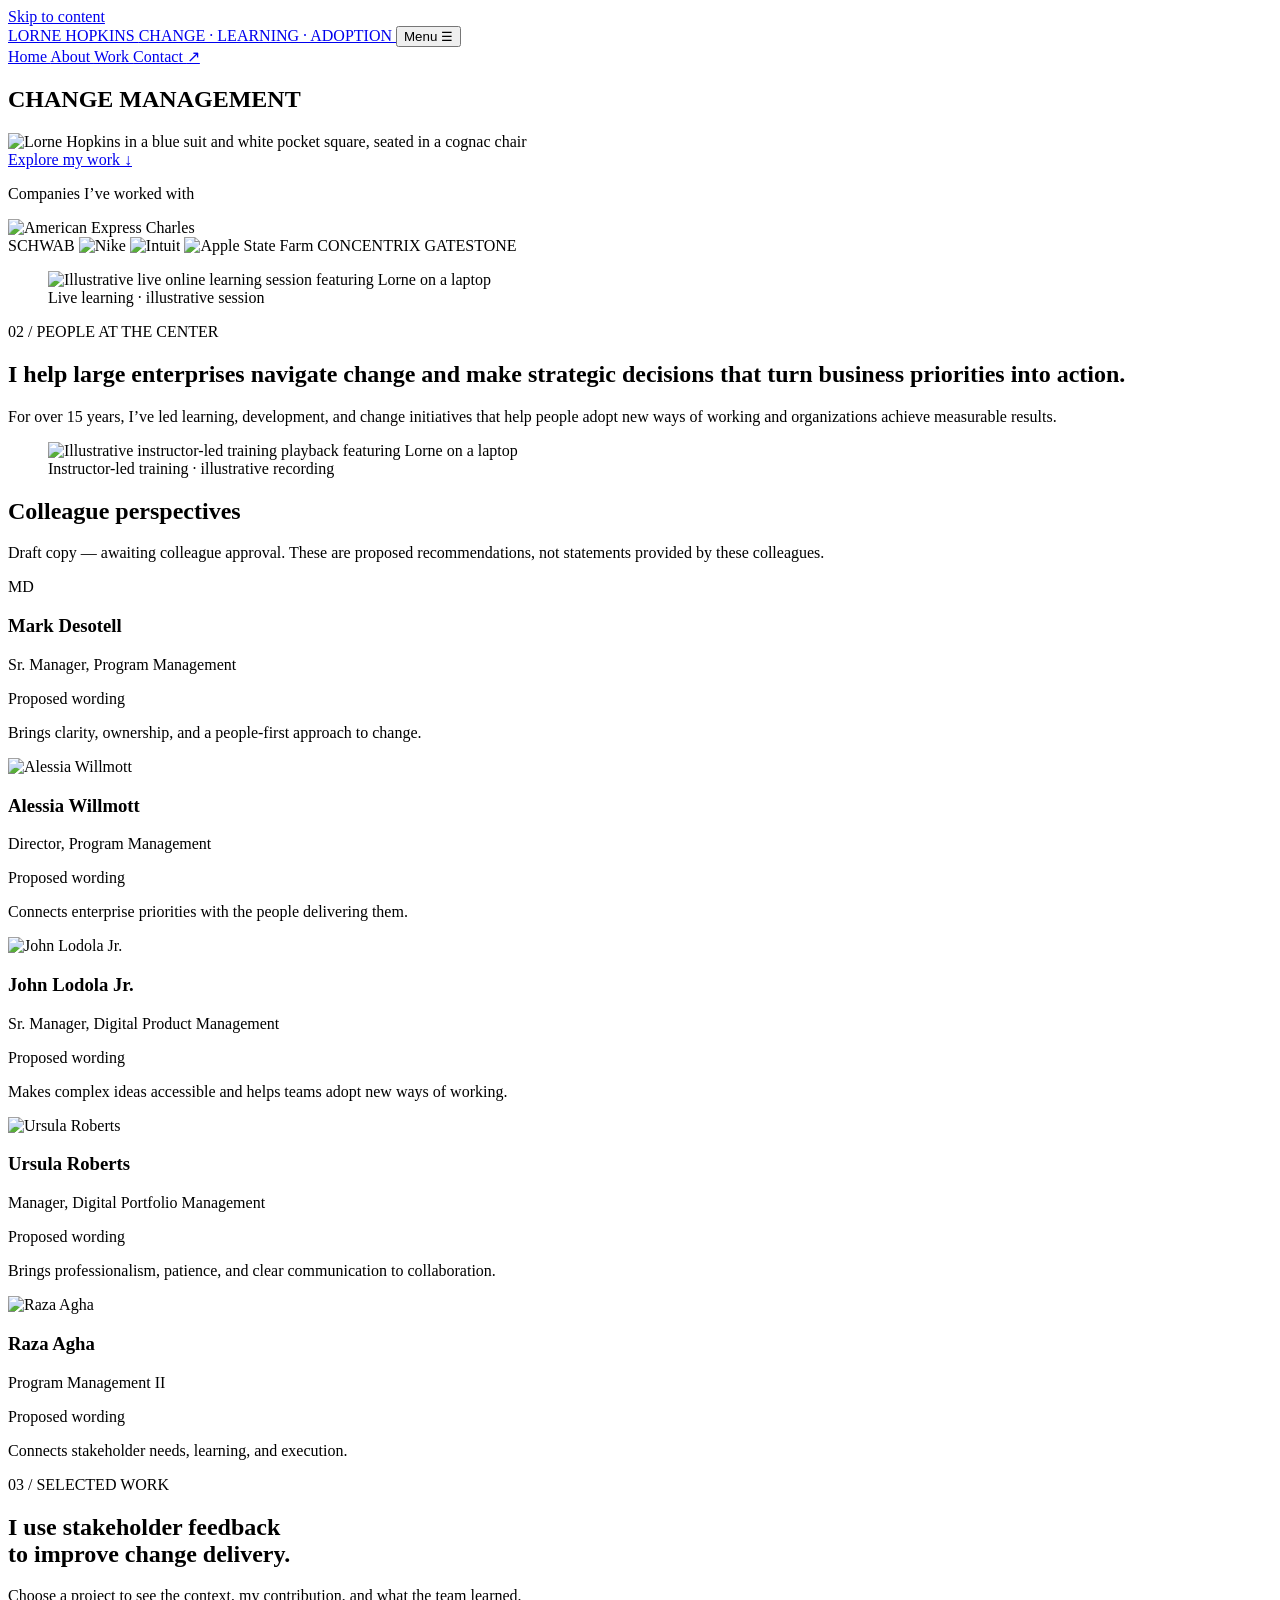
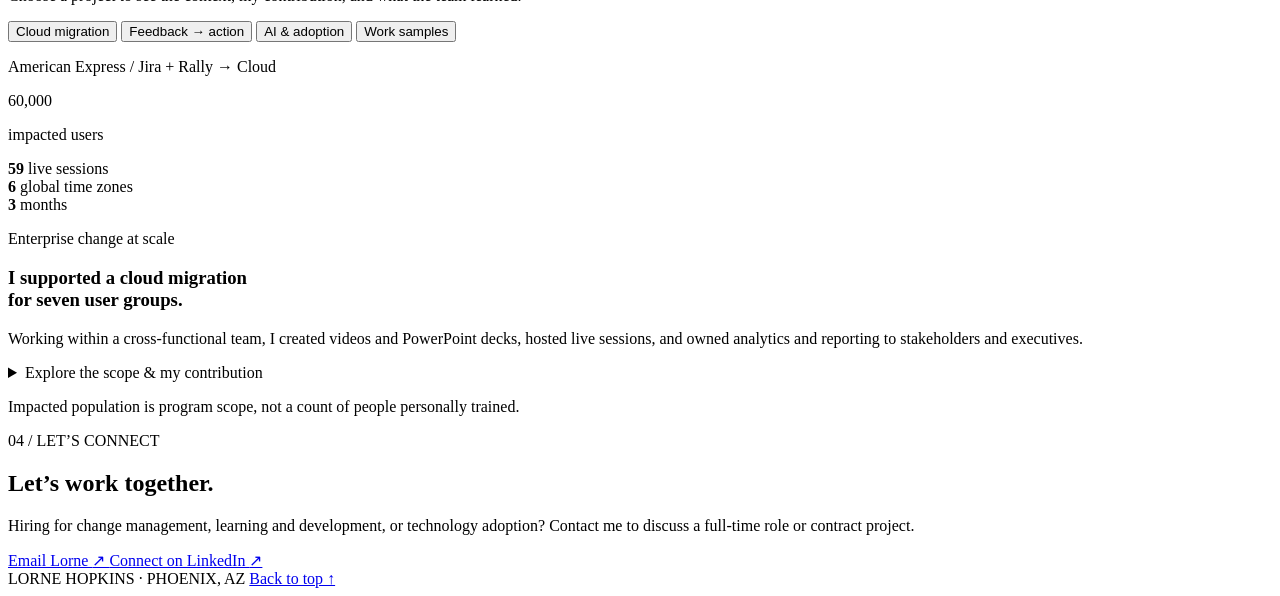
==== index.html @ d8950c45 "Add portfolio page and editing guides" ====
<!DOCTYPE html>
<html lang="en">
 <head>
  <meta charset="utf-8"/>
  <meta content="width=device-width,initial-scale=1" name="viewport"/>
  <meta content="#234574" name="theme-color"/>
  <meta content="Lorne Hopkins — change management, learning and development, and technology adoption. Explore enterprise projects and connect about a role or contract." name="description"/>
  <title>
   Lorne Hopkins | Change, Learning &amp; Adoption
  </title>
  <link href="assets/favicon.svg" rel="icon" type="image/svg+xml"/>
  <link href="css/fonts.css" rel="stylesheet"/>
  <link href="css/styles.css" rel="stylesheet"/>
  <script defer="" src="js/main.js">
  </script>
 </head>
 <body>
  <a class="skip" href="#about">
   Skip to content
  </a>
  <header class="site-header">
   <a aria-label="Lorne Hopkins — home" class="brand" href="#home">
    LORNE HOPKINS
    <span>
     CHANGE · LEARNING · ADOPTION
    </span>
   </a>
   <button aria-controls="primary-nav" aria-expanded="false" class="menu-toggle" type="button">
    Menu
    <span aria-hidden="true">
     ☰
    </span>
   </button>
   <nav aria-label="Main navigation" id="primary-nav">
    <a aria-current="location" href="#home">
     Home
    </a>
    <a href="#about">
     About
    </a>
    <a href="#work">
     Work
    </a>
    <a class="nav-contact" href="#contact">
     Contact
     <span aria-hidden="true">
      ↗
     </span>
    </a>
   </nav>
  </header>
  <main>
   <div class="scene" style="--scene-order: 1">
    <div class="section-sheet">
     <!-- 01 HOME: portrait, headline and rings -->
     <section aria-labelledby="hero-title" class="hero screen" id="home">
      <div aria-hidden="true" class="rings">
       <i class="ring ring-one">
       </i>
       <i class="ring ring-two">
       </i>
       <i class="ring ring-three">
       </i>
       <i class="ring ring-four">
       </i>
       <i class="ring ring-five">
       </i>
      </div>
      <h1 id="hero-title">
       <span>
        CHANGE
       </span>
       <span>
        MANAGEMENT
       </span>
      </h1>
      <div class="hero-person">
       <img alt="Lorne Hopkins in a blue suit and white pocket square, seated in a cognac chair" decoding="async" fetchpriority="high" height="1484" src="assets/hero.png" width="1060"/>
      </div>
      <a class="scroll-cue" href="#about">
       Explore my work
       <span aria-hidden="true">
        ↓
       </span>
      </a>
     </section>
     <aside aria-label="Companies I have worked with" class="company-strip">
      <p>
       Companies I’ve worked with
      </p>
      <div class="companies">
       <span class="amex">
        <img alt="American Express" decoding="async" height="38" src="assets/americanexpress.svg" width="100"/>
       </span>
       <span class="schwab">
        Charles
        <br/>
        SCHWAB
       </span>
       <span class="nike">
        <img alt="Nike" decoding="async" height="38" src="assets/nike.svg" width="100"/>
       </span>
       <span class="intuit">
        <img alt="Intuit" decoding="async" height="38" src="assets/intuit.svg" width="100"/>
       </span>
       <span class="apple">
        <img alt="Apple" decoding="async" height="38" src="assets/apple.svg" width="100"/>
       </span>
       <span class="statefarm">
        State Farm
       </span>
       <span class="concentrix">
        CONCENTRIX
       </span>
       <span class="gatestone">
        GATESTONE
       </span>
      </div>
     </aside>
    </div>
   </div>
   <div class="scene" style="--scene-order: 2">
    <div class="section-sheet">
     <!-- 02 ABOUT: laptop images and value statement -->
     <section aria-labelledby="about-title" class="about screen" id="about">
      <figure class="laptop left">
       <img alt="Illustrative live online learning session featuring Lorne on a laptop" decoding="async" height="1024" loading="lazy" src="assets/live-session.png" width="1536"/>
       <figcaption>
        Live learning · illustrative session
       </figcaption>
      </figure>
      <div class="about-copy">
       <p class="eyebrow">
        02 / PEOPLE AT THE CENTER
       </p>
       <h2 id="about-title">
        I help large enterprises navigate change and make strategic decisions that turn business priorities into action.
       </h2>
       <p>
        For over 15 years, I’ve led learning, development, and change initiatives that help people adopt new ways of working and organizations achieve measurable results.
       </p>
      </div>
      <figure class="laptop right">
       <img alt="Illustrative instructor-led training playback featuring Lorne on a laptop" decoding="async" height="1024" loading="lazy" src="assets/instructor-session.png" width="1536"/>
       <figcaption>
        Instructor-led training · illustrative recording
       </figcaption>
      </figure>
     </section>
     <!-- COLLEAGUE PERSPECTIVES: proposed copy; keep draft labels until approved -->
     <aside aria-labelledby="colleague-title" class="testimonials">
      <div class="testimonial-heading">
       <h2 id="colleague-title">
        Colleague perspectives
       </h2>
       <p class="draft-notice">
        Draft copy — awaiting colleague approval. These are proposed recommendations, not statements provided by these colleagues.
       </p>
      </div>
      <div class="colleagues">
       <article class="colleague">
        <span aria-label="Photo placeholder for Mark Desotell" class="initials">
         MD
        </span>
        <div>
         <h3>
          Mark Desotell
         </h3>
         <p class="role">
          Sr. Manager, Program Management
         </p>
         <span class="draft-label">
          Proposed wording
         </span>
         <p class="quote">
          Brings clarity, ownership, and a people-first approach to change.
         </p>
        </div>
       </article>
       <article class="colleague">
        <img alt="Alessia Willmott" decoding="async" height="719" loading="lazy" src="assets/alessia-willmott.jpg" width="719"/>
        <div>
         <h3>
          Alessia Willmott
         </h3>
         <p class="role">
          Director, Program Management
         </p>
         <span class="draft-label">
          Proposed wording
         </span>
         <p class="quote">
          Connects enterprise priorities with the people delivering them.
         </p>
        </div>
       </article>
       <article class="colleague">
        <img alt="John Lodola Jr." decoding="async" height="800" loading="lazy" src="assets/john-lodola.jpg" width="800"/>
        <div>
         <h3>
          John Lodola Jr.
         </h3>
         <p class="role">
          Sr. Manager, Digital Product Management
         </p>
         <span class="draft-label">
          Proposed wording
         </span>
         <p class="quote">
          Makes complex ideas accessible and helps teams adopt new ways of working.
         </p>
        </div>
       </article>
       <article class="colleague">
        <img alt="Ursula Roberts" decoding="async" height="800" loading="lazy" src="assets/ursula-roberts.jpg" width="800"/>
        <div>
         <h3>
          Ursula Roberts
         </h3>
         <p class="role">
          Manager, Digital Portfolio Management
         </p>
         <span class="draft-label">
          Proposed wording
         </span>
         <p class="quote">
          Brings professionalism, patience, and clear communication to collaboration.
         </p>
        </div>
       </article>
       <article class="colleague">
        <img alt="Raza Agha" decoding="async" height="800" loading="lazy" src="assets/raza-agha-candidate.jpg" width="800"/>
        <div>
         <h3>
          Raza Agha
         </h3>
         <p class="role">
          Program Management II
         </p>
         <span class="draft-label">
          Proposed wording
         </span>
         <p class="quote">
          Connects stakeholder needs, learning, and execution.
         </p>
        </div>
       </article>
      </div>
     </aside>
    </div>
   </div>
   <div class="scene" style="--scene-order: 3">
    <div class="section-sheet">
     <!-- 03 WORK: tabs and project panels -->
     <section aria-labelledby="work-title" class="work screen" id="work">
      <div class="section-heading">
       <div>
        <p class="label gold">
         03 / SELECTED WORK
        </p>
        <h2 id="work-title">
         I use stakeholder feedback
         <br/>
         to improve change delivery.
        </h2>
       </div>
       <p>
        Choose a project to see the context, my contribution, and what the team learned.
       </p>
      </div>
      <div aria-label="Choose a project" class="tabs" role="tablist">
       <button aria-controls="jira" aria-selected="true" data-panel="jira" id="tab-jira" role="tab" tabindex="0" type="button">
        Cloud migration
       </button>
       <button aria-controls="feedback" aria-selected="false" data-panel="feedback" id="tab-feedback" role="tab" tabindex="-1" type="button">
        Feedback → action
       </button>
       <button aria-controls="ai" aria-selected="false" data-panel="ai" id="tab-ai" role="tab" tabindex="-1" type="button">
        AI &amp; adoption
       </button>
       <button aria-controls="samples" aria-selected="false" data-panel="samples" id="tab-samples" role="tab" tabindex="-1" type="button">
        Work samples
       </button>
      </div>
      <article aria-labelledby="tab-jira" class="panel" id="jira" role="tabpanel" tabindex="0">
       <div class="work-art">
        <p class="label gold">
         American Express / Jira + Rally → Cloud
        </p>
        <div>
         <div class="big-stat">
          60,000
         </div>
         <p class="stat-caption">
          impacted users
         </p>
        </div>
        <div class="microstats">
         <div>
          <strong>
           59
          </strong>
          <span>
           live sessions
          </span>
         </div>
         <div>
          <strong>
           6
          </strong>
          <span>
           global time zones
          </span>
         </div>
         <div>
          <strong>
           3
          </strong>
          <span>
           months
          </span>
         </div>
        </div>
       </div>
       <div class="case-copy">
        <p class="label gold">
         Enterprise change at scale
        </p>
        <h3>
         I supported a cloud migration
         <br/>
         for seven user groups.
        </h3>
        <p>
         Working within a cross-functional team, I created videos and PowerPoint decks, hosted live sessions, and owned analytics and reporting to stakeholders and executives.
        </p>
        <details>
         <summary>
          Explore the scope &amp; my contribution
         </summary>
         <div class="detail">
          <p>
           Jira Data Center and Rally to Jira Cloud: a three-month program across US West, US East, Manila, New Delhi, Sydney and London. I also partnered on messaging, communications and resource coordination.
          </p>
          <p>
           Related initiatives: Confluence Cloud (20,000 impacted users), data center transfer (10,000), and SAP Fieldglass (20,000), with delivery scope tailored to each.
          </p>
         </div>
        </details>
        <p class="scope">
         Impacted population is program scope, not a count of people personally trained.
        </p>
       </div>
      </article>
      <article aria-labelledby="tab-feedback" class="panel" hidden="" id="feedback" role="tabpanel" tabindex="0">
       <div class="work-art">
        <p class="label gold">
         The decision that changed the approach
        </p>
        <div>
         <div class="big-stat" style="font-size:clamp(35px,4vw,58px)">
          Feedback shaped
          <br/>
          our training
          <br/>
          approach.
         </div>
        </div>
       </div>
       <div class="case-copy">
        <p class="label gold">
         Qualtrics + AI-assisted analysis
        </p>
        <h3>
         I used feedback to recommend
         <br/>
         more demos and Q&amp;A.
        </h3>
        <p>
         I built feedback systems using surveys, session chats and transcripts, and stakeholder reviews. The insights helped our team shift from videos and instruction to interactive demos and Q&amp;A.
        </p>
        <details>
         <summary>
          See the insight, pivot &amp; observations
         </summary>
         <div class="detail">
          <p>
           Our original model prioritized consistency. Feedback revealed disengagement and frustration. I used ChatGPT to help identify recurring questions, themes and underlying issues, then communicated findings to inform our approach.
          </p>
          <p>
           The team pivoted to encourage curiosity and participation. After launch, we observed higher tool and resource use, greater self-enablement and reduced negative sentiment. These are qualitative program observations, not results attributable solely to one format change.
          </p>
         </div>
        </details>
       </div>
      </article>
      <article aria-labelledby="tab-ai" class="panel" hidden="" id="ai" role="tabpanel" tabindex="0">
       <div class="work-art">
        <p class="label gold">
         Make emerging tools useful
        </p>
        <div>
         <div class="big-stat" style="font-size:clamp(33px,4vw,55px)">
          ROVO.
          <br/>
          COPILOT.
          <br/>
          CHATGPT.
          <br/>
          CLAUDE.
         </div>
        </div>
       </div>
       <div class="case-copy">
        <p class="label gold">
         AI socialization &amp; enablement
        </p>
        <h3>
         I help colleagues explore
         <br/>
         AI tools for their work.
        </h3>
        <p>
         I support awareness and practical use of Rovo, Copilot, ChatGPT and Claude. My work includes explaining capabilities and helping colleagues explore plugins and workflow improvements.
        </p>
        <details>
         <summary>
          My toolkit &amp; wider experience
         </summary>
         <div class="detail">
          <p>
           Qualtrics, PowerPoint, Camtasia, Adobe Creative Cloud, Webex, Slack, Articulate 360, SharePoint, Jira and Confluence.
          </p>
          <p>
           My career spans American Express, Charles Schwab, Concentrix, Gatestone and consulting through LAJH Endeavors—connecting learning, quality, operations and technology change.
          </p>
         </div>
        </details>
       </div>
      </article>
      <article aria-labelledby="tab-samples" class="panel" hidden="" id="samples" role="tabpanel" tabindex="0">
       <div class="sample-grid">
        <a class="sample" href="https://github.com/LorneH12/Schwab-Learning-Journey" rel="noopener" target="_blank">
         <span>
          ONBOARDING / CASE STUDY ↗︎
         </span>
         <h3>
          Schwab onboarding case study.
         </h3>
         <p>
          Role-based onboarding with 30/60/90-day reinforcement.
         </p>
        </a>
        <a class="sample" href="https://lorneh12.github.io/carvana-150point-inspection/" rel="noopener" target="_blank">
         <span>
          INTERACTIVE / DEMONSTRATION ↗︎
         </span>
         <h3>
          Vehicle-inspection training sample.
         </h3>
         <p>
          A multilingual vehicle-inspection learning sample.
         </p>
        </a>
        <a class="sample" href="https://lorneh12.github.io/Intuit-TurboTax-Customer_-Training/" rel="noopener" target="_blank">
         <span>
          CUSTOMER EDUCATION / DEMO ↗︎
         </span>
         <h3>
          TurboTax customer-training sample.
         </h3>
         <p>
          Guided concepts, knowledge checks and language choices.
         </p>
        </a>
        <a class="sample" href="https://lorneh12.github.io/A_Decade_of_Impact_Podcast/" rel="noopener" target="_blank">
         <span>
          MEDIA / REVIEW EXPERIENCE ↗︎
         </span>
         <h3>
          A Decade of Impact.
         </h3>
         <p>
          A chapter-based podcast and stakeholder feedback experience.
         </p>
        </a>
       </div>
      </article>
     </section>
    </div>
   </div>
   <div class="scene" style="--scene-order: 4">
    <div class="section-sheet">
     <!-- 04 CONTACT: email and LinkedIn -->
     <section aria-labelledby="contact-title" class="contact screen" id="contact">
      <div aria-hidden="true" class="rings">
       <i class="ring ring-one">
       </i>
       <i class="ring ring-two">
       </i>
       <i class="ring ring-three">
       </i>
       <i class="ring ring-four">
       </i>
       <i class="ring ring-five">
       </i>
      </div>
      <div class="contact-copy">
       <p class="eyebrow">
        04 / LET’S CONNECT
       </p>
       <h2 id="contact-title">
        Let’s work together.
       </h2>
       <p>
        Hiring for change management, learning and development, or technology adoption? Contact me to discuss a full-time role or contract project.
       </p>
       <div class="contact-actions">
        <a class="button" href="mailto:LorneH12@gmail.com">
         Email Lorne
         <span aria-hidden="true">
          ↗
         </span>
        </a>
        <a class="text-link" href="https://www.linkedin.com/in/lorne-hopkins/" rel="noopener noreferrer" target="_blank">
         Connect on LinkedIn
         <span aria-hidden="true">
          ↗
         </span>
        </a>
       </div>
      </div>
      <footer>
       <span>
        LORNE HOPKINS · PHOENIX, AZ
       </span>
       <a href="#home">
        Back to top ↑
       </a>
      </footer>
     </section>
    </div>
   </div>
  </main>
 </body>
</html>
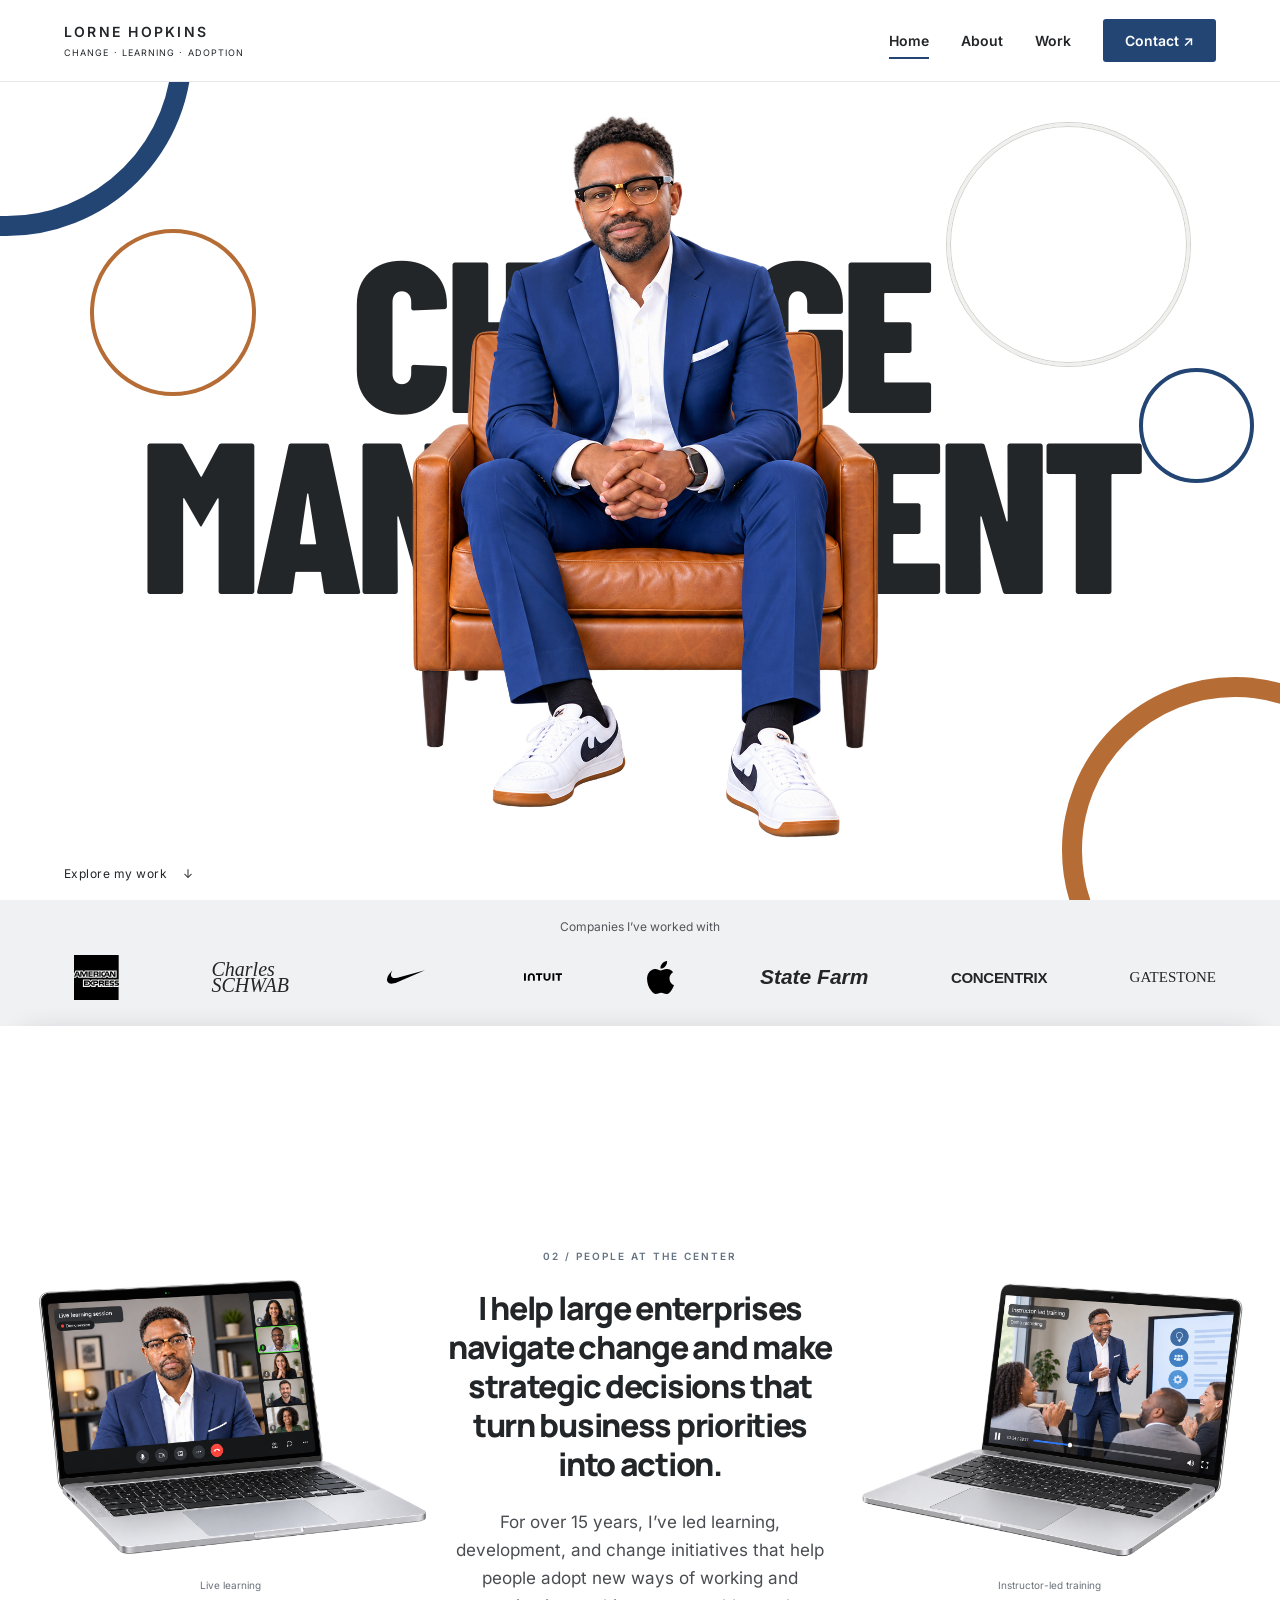
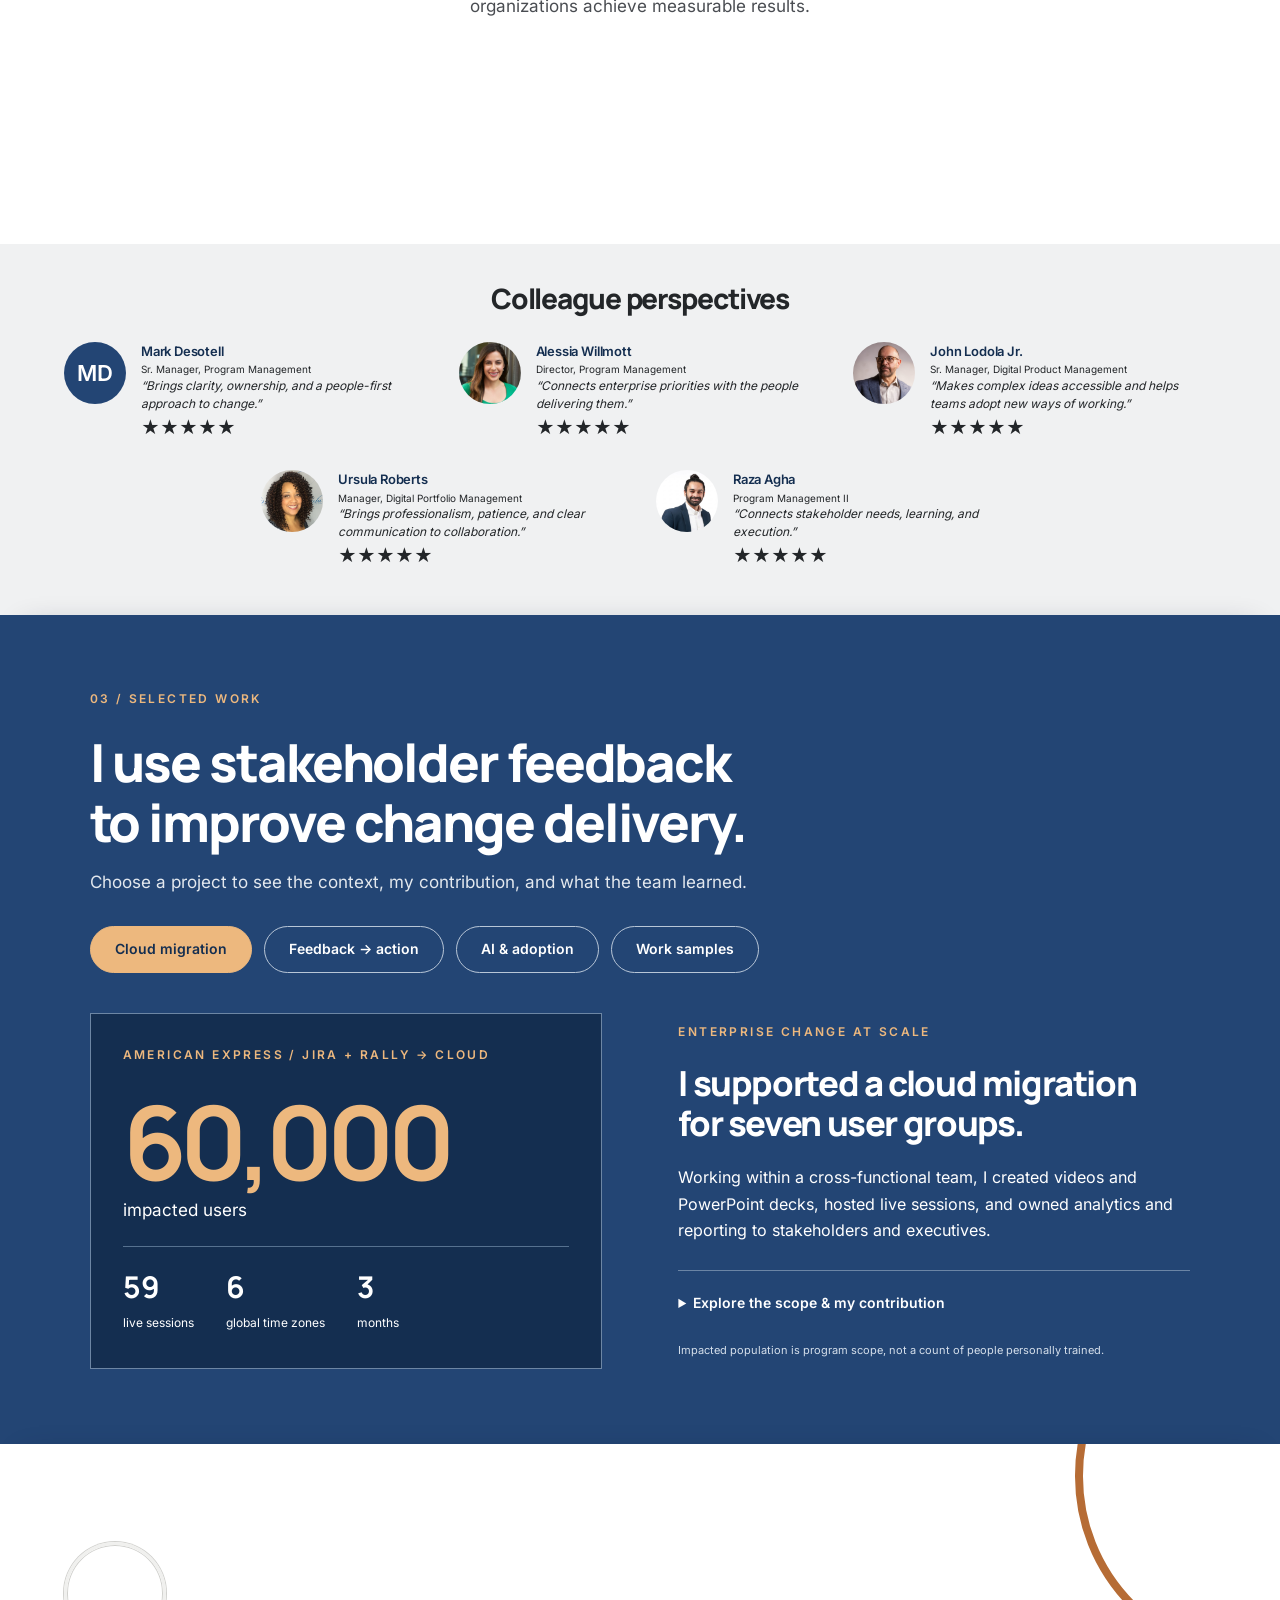
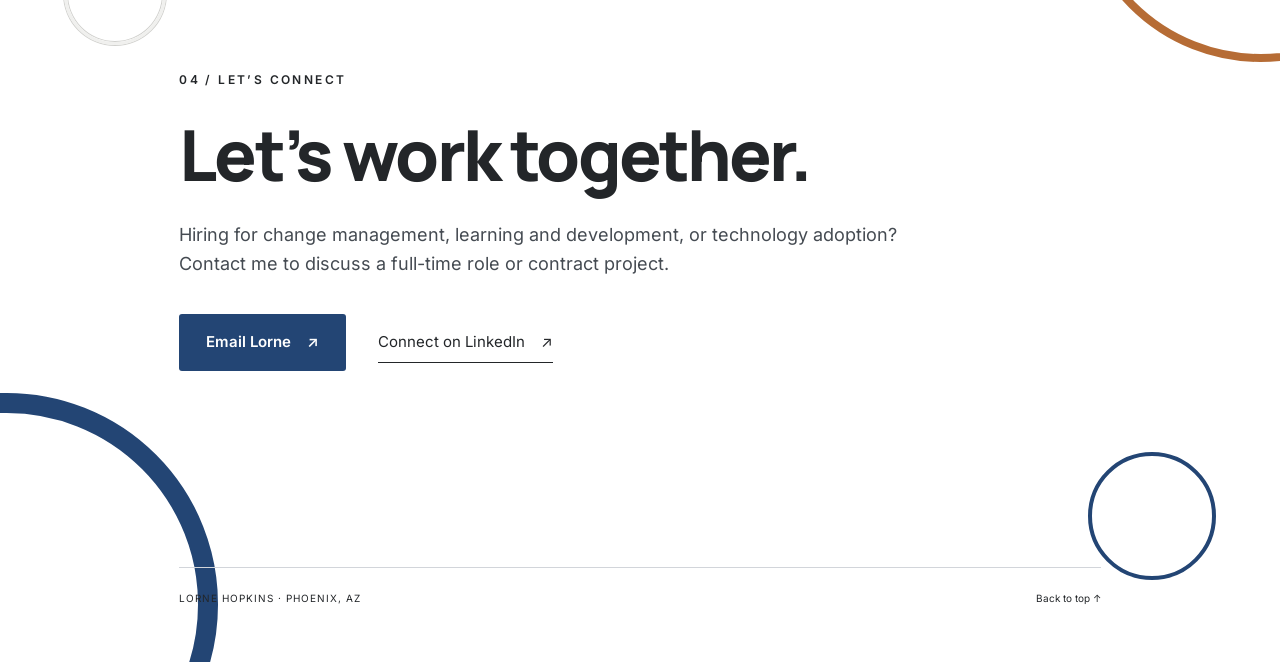
==== commit 98c196be: "Publish approved colleague reviews and simplify image captions" ====
--- a/index.html
+++ b/index.html
@@ -124,9 +124,9 @@
      <!-- 02 ABOUT: laptop images and value statement -->
      <section aria-labelledby="about-title" class="about screen" id="about">
       <figure class="laptop left">
-       <img alt="Illustrative live online learning session featuring Lorne on a laptop" decoding="async" height="1024" loading="lazy" src="assets/live-session.png" width="1536"/>
+       <img alt="Lorne listening during a live online learning session on a laptop" decoding="async" height="1024" loading="lazy" src="assets/live-session.png" width="1536"/>
        <figcaption>
-        Live learning · illustrative session
+        Live learning
        </figcaption>
       </figure>
       <div class="about-copy">
@@ -141,21 +141,18 @@
        </p>
       </div>
       <figure class="laptop right">
-       <img alt="Illustrative instructor-led training playback featuring Lorne on a laptop" decoding="async" height="1024" loading="lazy" src="assets/instructor-session.png" width="1536"/>
+       <img alt="Lorne presenting instructor-led training on a laptop" decoding="async" height="1024" loading="lazy" src="assets/instructor-session.png" width="1536"/>
        <figcaption>
-        Instructor-led training · illustrative recording
+        Instructor-led training
        </figcaption>
       </figure>
      </section>
-     <!-- COLLEAGUE PERSPECTIVES: proposed copy; keep draft labels until approved -->
+     <!-- COLLEAGUE PERSPECTIVES: approved reviews -->
      <aside aria-labelledby="colleague-title" class="testimonials">
       <div class="testimonial-heading">
        <h2 id="colleague-title">
         Colleague perspectives
        </h2>
-       <p class="draft-notice">
-        Draft copy — awaiting colleague approval. These are proposed recommendations, not statements provided by these colleagues.
-       </p>
       </div>
       <div class="colleagues">
        <article class="colleague">
@@ -169,12 +166,10 @@
          <p class="role">
           Sr. Manager, Program Management
          </p>
-         <span class="draft-label">
-          Proposed wording
-         </span>
          <p class="quote">
-          Brings clarity, ownership, and a people-first approach to change.
-         </p>
+          <em>“Brings clarity, ownership, and a people-first approach to change.”</em>
+         </p>
+         <p class="review-stars" aria-label="5 out of 5 stars"><span aria-hidden="true">★★★★★</span></p>
         </div>
        </article>
        <article class="colleague">
@@ -186,12 +181,10 @@
          <p class="role">
           Director, Program Management
          </p>
-         <span class="draft-label">
-          Proposed wording
-         </span>
          <p class="quote">
-          Connects enterprise priorities with the people delivering them.
-         </p>
+          <em>“Connects enterprise priorities with the people delivering them.”</em>
+         </p>
+         <p class="review-stars" aria-label="5 out of 5 stars"><span aria-hidden="true">★★★★★</span></p>
         </div>
        </article>
        <article class="colleague">
@@ -203,12 +196,10 @@
          <p class="role">
           Sr. Manager, Digital Product Management
          </p>
-         <span class="draft-label">
-          Proposed wording
-         </span>
          <p class="quote">
-          Makes complex ideas accessible and helps teams adopt new ways of working.
-         </p>
+          <em>“Makes complex ideas accessible and helps teams adopt new ways of working.”</em>
+         </p>
+         <p class="review-stars" aria-label="5 out of 5 stars"><span aria-hidden="true">★★★★★</span></p>
         </div>
        </article>
        <article class="colleague">
@@ -220,12 +211,10 @@
          <p class="role">
           Manager, Digital Portfolio Management
          </p>
-         <span class="draft-label">
-          Proposed wording
-         </span>
          <p class="quote">
-          Brings professionalism, patience, and clear communication to collaboration.
-         </p>
+          <em>“Brings professionalism, patience, and clear communication to collaboration.”</em>
+         </p>
+         <p class="review-stars" aria-label="5 out of 5 stars"><span aria-hidden="true">★★★★★</span></p>
         </div>
        </article>
        <article class="colleague">
@@ -237,12 +226,10 @@
          <p class="role">
           Program Management II
          </p>
-         <span class="draft-label">
-          Proposed wording
-         </span>
          <p class="quote">
-          Connects stakeholder needs, learning, and execution.
-         </p>
+          <em>“Connects stakeholder needs, learning, and execution.”</em>
+         </p>
+         <p class="review-stars" aria-label="5 out of 5 stars"><span aria-hidden="true">★★★★★</span></p>
         </div>
        </article>
       </div>
--- a/css/fonts.css
+++ b/css/fonts.css
@@ -0,0 +1,35 @@
+@font-face {
+  font-family: 'Barlow Condensed';
+  font-style: normal;
+  font-weight: 800;
+  font-display: swap;
+  src: url(../fonts/type-0.ttf) format('truetype');
+}
+@font-face {
+  font-family: 'Inter';
+  font-style: normal;
+  font-weight: 400;
+  font-display: swap;
+  src: url(../fonts/type-1.ttf) format('truetype');
+}
+@font-face {
+  font-family: 'Inter';
+  font-style: normal;
+  font-weight: 600;
+  font-display: swap;
+  src: url(../fonts/type-2.ttf) format('truetype');
+}
+@font-face {
+  font-family: 'Manrope';
+  font-style: normal;
+  font-weight: 700;
+  font-display: swap;
+  src: url(../fonts/type-3.ttf) format('truetype');
+}
+@font-face {
+  font-family: 'Manrope';
+  font-style: normal;
+  font-weight: 800;
+  font-display: swap;
+  src: url(../fonts/type-4.ttf) format('truetype');
+}
--- a/css/styles.css
+++ b/css/styles.css
@@ -0,0 +1,1066 @@
+:root {
+  --blue:#234574;
+  --navy:#142e50;
+  --ink:#232629;
+  --cognac:#b66c35;
+  --tan:#edb87e;
+  --gray:#f0f1f2;
+  --white:#fff;
+  --header:82px
+}
+* {
+  box-sizing:border-box
+}
+html {
+  scroll-behavior:smooth;
+  scroll-padding-top:var(--header)
+}
+body {
+  margin:0;
+  color:var(--ink);
+  background:white;
+  font:18px/1.65 Inter,Arial,sans-serif
+}
+h1,h2,h3,p,figure {
+  margin:0
+}
+h2,h3 {
+  font-family:Manrope,Arial,sans-serif;
+  font-weight:800;
+  letter-spacing:-.04em;
+  line-height:1.15
+}
+a {
+  color:inherit;
+  text-decoration:none
+}
+button {
+  font:inherit;
+  cursor:pointer
+}
+img {
+  display:block;
+  max-width:100%;
+  height:auto
+}
+button,a,summary {
+  -webkit-tap-highlight-color:transparent
+}
+a:focus-visible,button:focus-visible,summary:focus-visible,[tabindex]:focus-visible {
+  outline:3px solid var(--cognac);
+  outline-offset:6px
+}
+a,button {
+  touch-action:manipulation
+}
+.skip {
+  position:fixed;
+  top:-100px;
+  left:16px;
+  padding:12px;
+  background:white;
+  z-index:100
+}
+.skip:focus {
+  top:10px
+}
+.site-header {
+  height:var(--header);
+  position:fixed;
+  inset:0 0 auto;
+  z-index:50;
+  background:rgba(255,255,255,.97);
+  border-bottom:1px solid #e6e7e8;
+  display:flex;
+  align-items:center;
+  justify-content:space-between;
+  padding:0 5vw
+}
+.brand {
+  font-size:14px;
+  font-weight:600;
+  letter-spacing:.16em;
+  line-height:1.4
+}
+.brand span {
+  display:block;
+  font-size:9px;
+  letter-spacing:.12em;
+  margin-top:5px;
+  font-weight:400
+}
+.site-header nav {
+  display:flex;
+  align-items:center;
+  gap:32px;
+  font-size:14px;
+  font-weight:600
+}
+.site-header nav a {
+  position:relative;
+  padding:10px 0
+}
+.site-header nav a:not(.nav-contact)[aria-current]::after {
+  content:"";
+  height:2px;
+  position:absolute;
+  bottom:3px;
+  inset-inline:0;
+  background:var(--blue)
+}
+.site-header nav .nav-contact {
+  background:var(--blue);
+  color:white;
+  padding:10px 22px;
+  border-radius:3px
+}
+.menu-toggle {
+  display:none
+}
+.screen {
+  min-height:calc(100svh - var(--header));
+  position:relative;
+  isolation:isolate;
+  scroll-margin-top:0
+}
+.hero {
+  margin-top:0;
+  height:calc(100svh - var(--header));
+  min-height:580px;
+  display:grid;
+  place-items:center;
+  overflow:hidden
+}
+.hero h1 {
+  position:absolute;
+  z-index:2;
+  top:16%;
+  width:100%;
+  text-align:center;
+  font:800 clamp(90px,16.8vw,270px)/.84 'Barlow Condensed','Arial Narrow',Impact,sans-serif;
+  letter-spacing:-.035em;
+  pointer-events:none
+}
+.hero h1 span {
+  display:block
+}
+.hero-person {
+  position:absolute;
+  z-index:3;
+  inset:12px 0 46px;
+  display:flex;
+  justify-content:center;
+  pointer-events:none
+}
+.hero-person img {
+  height:100%;
+  width:auto;
+  max-width:90%;
+  object-fit:contain
+}
+.scroll-cue {
+  position:absolute;
+  z-index:4;
+  bottom:16px;
+  left:5vw;
+  font-size:12px;
+  letter-spacing:.04em
+}
+.scroll-cue span {
+  margin-left:12px
+}
+.rings {
+  position:absolute;
+  inset:0;
+  overflow:hidden;
+  z-index:1;
+  pointer-events:none
+}
+.ring {
+  position:absolute;
+  display:block;
+  width:190px;
+  aspect-ratio:1;
+  border:12px solid var(--blue);
+  border-radius:50%
+}
+.ring-one {
+  width:29vw;
+  left:-14vw;
+  top:-17vw;
+  border-width:20px
+}
+.ring-two {
+  width:13vw;
+  left:7%;
+  top:18%;
+  border-color:var(--cognac)
+}
+.ring-three {
+  width:19vw;
+  right:7%;
+  top:5%;
+  border:10px solid #f0f0ee;
+  box-shadow:0 0 0 1px #d1d1ce,inset 0 0 0 1px #d1d1ce
+}
+.ring-four {
+  width:9vw;
+  right:2%;
+  top:35%;
+  border-width:9px
+}
+.ring-five {
+  width:27vw;
+  right:-10%;
+  bottom:-15%;
+  border-color:var(--cognac);
+  border-width:20px
+}
+.company-strip {
+  background:var(--gray);
+  padding:17px 5vw 26px
+}
+.company-strip>p {
+  text-align:center;
+  font-size:12px;
+  margin-bottom:18px;
+  color:#52565a
+}
+.companies {
+  display:flex;
+  align-items:center;
+  justify-content:space-between;
+  gap:26px
+}
+.companies span {
+  line-height:1;
+  white-space:nowrap
+}
+.companies img {
+  width:100%;
+  max-width:100px;
+  height:38px;
+  object-fit:contain
+}
+.companies .amex {
+  font:800 12px/.9 Arial;
+  background:#292d31;
+  color:white;
+  padding:10px 5px;
+  letter-spacing:-.06em
+}
+.companies .schwab {
+  font:italic 20px/.8 Georgia,serif
+}
+.companies .nike {
+  font:bold italic 30px Arial;
+  letter-spacing:-.1em
+}
+.companies .intuit {
+  font:bold 30px Arial
+}
+.companies .apple {
+  font:600 26px Arial
+}
+.companies .statefarm {
+  font:bold italic 21px Arial
+}
+.companies .concentrix {
+  font:600 15px Arial;
+  letter-spacing:-.02em
+}
+.companies .gatestone {
+  font:15px Georgia
+}
+.about {
+  display:grid;
+  grid-template-columns:minmax(0,1fr) minmax(280px,1fr) minmax(0,1fr);
+  gap:24px;
+  align-items:center;
+  padding:90px 3vw;
+  overflow:hidden
+}
+.about-copy {
+  text-align:center;
+  max-width:480px;
+  justify-self:center
+}
+.eyebrow,.label {
+  font:600 12px/1.5 Inter,Arial,sans-serif;
+  letter-spacing:.2em;
+  text-transform:uppercase
+}
+.about-copy .eyebrow {
+  margin-bottom:25px;
+  color:#637181;
+  font-size:10px
+}
+.about h2 {
+  font-size:clamp(25px,2.5vw,40px);
+  line-height:1.22
+}
+.about-copy>p:last-child {
+  font-size:17px;
+  line-height:1.65;
+  margin-top:24px;
+  color:#4a4d52
+}
+.laptop {
+  width:110%;
+  margin-left:-5%;
+  position:relative
+}
+.laptop.right {
+  rotate:0deg
+}
+.laptop figcaption {
+  text-align:center;
+  color:#69717a;
+  font-size:10px;
+  margin:18px 0 0
+}
+.laptop.right figcaption {
+  rotate:0deg
+}
+.testimonials {
+  background:var(--gray);
+  padding:38px 5vw 44px
+}
+.testimonial-heading {
+  text-align:center;
+  margin-bottom:28px
+}
+.testimonial-heading h2 {
+  font-size:28px
+}
+.draft-notice {
+  font-size:11px;
+  color:#535a65;
+  margin:10px auto 0;
+  max-width:660px
+}
+.colleagues {
+  display:grid;
+  grid-template-columns:repeat(6,minmax(0,1fr));
+  gap:28px 32px;
+  max-width:1500px;
+  margin:auto
+}
+.colleague {
+  grid-column:span 2;
+  display:flex;
+  align-items:flex-start;
+  gap:15px
+}
+.colleague:nth-last-child(2) {
+  grid-column:2/span 2
+}
+.colleague img,.initials {
+  width:62px;
+  height:62px;
+  flex:0 0 62px;
+  border-radius:50%;
+  object-fit:cover
+}
+.initials {
+  display:grid;
+  place-items:center;
+  background:var(--blue);
+  color:white;
+  font-weight:600;
+  font-size:22px
+}
+.colleague h3 {
+  font-family:Inter,Arial,sans-serif;
+  font-size:13px;
+  letter-spacing:-.015em;
+  line-height:1.4;
+  color:var(--navy)
+}
+.colleague .role {
+  font-size:10px;
+  line-height:1.45;
+  margin-top:2px
+}
+.draft-label {
+  display:inline-block;
+  background:#dfe2e6;
+  color:#4e5660;
+  font-size:9px;
+  padding:1px 6px;
+  border-radius:3px;
+  margin:7px 0 5px
+}
+.quote {
+  font-size:12px;
+  line-height:1.5
+}
+.work {
+  background:var(--blue);
+  color:#fff;
+  padding:75px 7vw;
+  display:flex;
+  flex-direction:column;
+  justify-content:center
+}
+.section-heading {
+  max-width:900px
+}
+.section-heading h2 {
+  font-size:clamp(32px,4.1vw,64px);
+  margin:24px 0 16px
+}
+.section-heading>p {
+  font-size:17px;
+  color:#e3e8ee;
+  max-width:760px
+}
+.tabs {
+  display:flex;
+  flex-wrap:wrap;
+  gap:12px;
+  margin:30px 0 40px
+}
+.tabs button {
+  border:1px solid #b8c6d7;
+  border-radius:40px;
+  background:transparent;
+  color:white;
+  font-size:14px;
+  line-height:1.3;
+  padding:13px 24px;
+  font-weight:600
+}
+.tabs button[aria-selected=true] {
+  background:var(--tan);
+  color:var(--navy);
+  border-color:var(--tan)
+}
+.tabs button:hover {
+  border-color:white
+}
+.panel {
+  display:grid;
+  grid-template-columns:1fr 1fr;
+  gap:6vw;
+  align-items:center;
+  animation:none
+}
+.panel[hidden] {
+  display:none
+}
+.work-art {
+  min-height:340px;
+  background:var(--navy);
+  padding:32px;
+  border:1px solid #6d86a4;
+  display:flex;
+  flex-direction:column;
+  justify-content:space-between;
+  gap:22px
+}
+.gold {
+  color:var(--tan)
+}
+.big-stat {
+  font:700 clamp(65px,8vw,125px)/1.08 Manrope,Arial,sans-serif;
+  letter-spacing:-.06em;
+  color:var(--tan)
+}
+.stat-caption {
+  font-size:17px
+}
+.microstats {
+  display:flex;
+  gap:32px;
+  border-top:1px solid #56718f;
+  padding-top:20px
+}
+.microstats strong {
+  display:block;
+  font:700 30px/1.3 Manrope,Arial,sans-serif
+}
+.microstats span {
+  font-size:12px
+}
+.case-copy>.label {
+  font-size:12px;
+  margin-bottom:22px
+}
+.case-copy h3 {
+  font-size:clamp(25px,2.7vw,42px);
+  margin-bottom:22px
+}
+.case-copy>p:not(.label) {
+  font-size:16px;
+  line-height:1.65
+}
+.case-copy details {
+  border-top:1px solid #6b85a5;
+  margin-top:26px;
+  padding-top:20px;
+  font-size:14px
+}
+.case-copy summary {
+  cursor:pointer;
+  font-weight:600;
+  min-height:32px
+}
+.detail p {
+  margin:18px 0;
+  line-height:1.65
+}
+.case-copy .scope {
+  font-size:11px!important;
+  color:#d5dfeb;
+  margin-top:18px
+}
+.sample-grid {
+  grid-column:1/-1;
+  display:grid;
+  grid-template-columns:1fr 1fr;
+  gap:18px
+}
+.sample {
+  display:block;
+  border:1px solid #6b85a5;
+  padding:28px;
+  min-height:180px;
+  transition:background .15s
+}
+.sample:hover {
+  background:var(--navy)
+}
+.sample span {
+  color:var(--tan);
+  font-size:11px
+}
+.sample h3 {
+  font-size:25px;
+  margin:12px 0
+}
+.sample p {
+  font-size:14px
+}
+.contact {
+  padding:110px 14vw 55px;
+  display:flex;
+  flex-direction:column;
+  justify-content:center;
+  overflow:hidden;
+  min-height:calc(100svh - var(--header))
+}
+.contact-copy,footer {
+  position:relative;
+  z-index:2
+}
+.contact-copy {
+  max-width:850px;
+  margin:auto 0
+}
+.contact h2 {
+  font-size:clamp(42px,5.5vw,80px);
+  margin:25px 0
+}
+.contact-copy>p:not(.eyebrow) {
+  max-width:730px;
+  color:#454b52
+}
+.contact-actions {
+  display:flex;
+  align-items:center;
+  gap:32px;
+  margin-top:35px
+}
+.button {
+  background:var(--blue);
+  color:white;
+  padding:16px 27px;
+  border-radius:3px;
+  font-size:15px;
+  font-weight:600
+}
+.button:hover,.nav-contact:hover {
+  background:var(--navy)
+}
+.text-link {
+  font-size:15px;
+  border-bottom:1px solid;
+  padding:8px 0
+}
+.button span,.text-link span {
+  margin-left:12px
+}
+.contact .ring-one {
+  top:auto;
+  bottom:-12vw;
+  left:-16vw;
+  width:33vw
+}
+.contact .ring-two {
+  left:auto;
+  right:-13vw;
+  top:-12vw;
+  width:29vw;
+  border-width:17px
+}
+.contact .ring-three {
+  left:5%;
+  top:12%;
+  width:8vw;
+  border-width:6px
+}
+.contact .ring-four {
+  top:auto;
+  bottom:10%;
+  right:5%;
+  width:10vw;
+  border-width:9px
+}
+.contact .ring-five {
+  display:none
+}
+footer {
+  display:flex;
+  justify-content:space-between;
+  gap:20px;
+  border-top:1px solid #d2d5da;
+  padding-top:22px;
+  margin-top:80px;
+  font-size:10px;
+  letter-spacing:.1em
+}
+footer a {
+  letter-spacing:0
+}
+.menu-toggle {
+  border:0;
+  background:transparent;
+  color:var(--blue);
+  padding:10px;
+  font-size:14px
+}
+@keyframes panel-in {
+  from {
+    opacity:.4
+  }
+  to {
+    opacity:1
+  }
+}
+@media(min-width:1700px) {
+  .about {
+    gap:55px;
+    padding-inline:6vw
+  }
+  .hero h1 {
+    font-size:16vw
+  }
+}
+@media(max-width:1000px) {
+  .companies {
+    gap:18px;
+    flex-wrap:wrap;
+    justify-content:center
+  }
+  .companies span {
+    flex-basis:18%;
+    text-align:center
+  }
+  .companies .amex {
+    flex-basis:auto
+  }
+  .about {
+    grid-template-columns:1fr 1fr;
+    gap:30px;
+    padding:70px 6vw
+  }
+  .about-copy {
+    grid-column:1/-1;
+    grid-row:1;
+    max-width:650px
+  }
+  .about h2 {
+    font-size:34px
+  }
+  .laptop {
+    width:100%;
+    margin:0
+  }
+  .colleagues {
+    grid-template-columns:1fr 1fr
+  }
+  .colleague,.colleague:nth-last-child(2) {
+    grid-column:auto
+  }
+  .colleague:last-child {
+    grid-column:1/-1;
+    max-width:450px;
+    justify-self:center
+  }
+  .panel {
+    gap:30px
+  }
+  .work {
+    padding:60px 6vw
+  }
+  .work-art {
+    padding:24px
+  }
+  .microstats {
+    gap:20px
+  }
+  .site-header nav {
+    gap:22px
+  }
+}
+@media(max-width:700px) {
+  :root {
+    --header:72px
+  }
+  body {
+    font-size:16px
+  }
+  .site-header {
+    padding-inline:5vw
+  }
+  .brand {
+    font-size:12px
+  }
+  .brand span {
+    font-size:8px
+  }
+  .js .menu-toggle {
+    display:block
+  }
+  .site-header nav {
+    gap:12px;
+    font-size:12px
+  }
+  .site-header nav .nav-contact {
+    padding:8px
+  }
+  .js .site-header nav {
+    display:none;
+    position:absolute;
+    top:var(--header);
+    inset-inline:0;
+    background:white;
+    border-bottom:1px solid #ddd;
+    padding:18px 5vw
+  }
+  .js .site-header nav.open {
+    display:flex;
+    flex-direction:column;
+    align-items:stretch;
+    gap:6px
+  }
+  .site-header nav a {
+    padding:12px!important
+  }
+  .hero {
+    min-height:540px;
+    max-height:900px
+  }
+  .hero h1 {
+    top:16%;
+    font-size:17vw;
+    line-height:.92
+  }
+  .hero-person {
+    inset:90px -10px 55px
+  }
+  .hero-person img {
+    max-width:100%
+  }
+  .ring-one {
+    width:65vw;
+    left:-40vw;
+    top:-27vw;
+    border-width:12px
+  }
+  .ring-two {
+    width:28vw;
+    left:4%;
+    top:25%;
+    border-width:8px
+  }
+  .ring-three {
+    width:34vw;
+    right:4%;
+    top:3%;
+    border-width:6px
+  }
+  .ring-four {
+    width:17vw;
+    right:-4%;
+    top:45%;
+    border-width:6px
+  }
+  .ring-five {
+    width:55vw;
+    right:-30%;
+    bottom:2%;
+    border-width:12px
+  }
+  .company-strip {
+    padding:18px 5vw 23px
+  }
+  .companies {
+    display:grid;
+    grid-template-columns:repeat(4,1fr);
+    gap:25px 18px
+  }
+  .companies span {
+    font-size:12px!important
+  }
+  .companies .amex {
+    font-size:9px!important;
+    width:55px;
+    justify-self:center
+  }
+  .companies .schwab {
+    font-size:16px!important
+  }
+  .companies .intuit {
+    font-size:23px!important
+  }
+  .companies .apple {
+    font-size:19px!important
+  }
+  .companies .nike {
+    font-size:25px!important
+  }
+  .companies img {
+    height:28px;
+    max-width:70px;
+    margin:auto
+  }
+  .about {
+    padding:65px 5vw;
+    gap:30px 16px
+  }
+  .about h2 {
+    font-size:29px
+  }
+  .about-copy>p:last-child {
+    font-size:16px
+  }
+  .about-copy .eyebrow {
+    margin-bottom:18px
+  }
+  .laptop figcaption {
+    font-size:9px;
+    line-height:1.4
+  }
+  .testimonials {
+    padding:35px 6vw
+  }
+  .colleagues {
+    grid-template-columns:1fr;
+    gap:24px
+  }
+  .colleague:last-child {
+    max-width:none;
+    justify-self:stretch
+  }
+  .colleague img,.initials {
+    width:54px;
+    height:54px;
+    flex-basis:54px
+  }
+  .testimonial-heading h2 {
+    font-size:25px
+  }
+  .draft-notice {
+    font-size:10px
+  }
+  .colleague h3 {
+    font-size:14px
+  }
+  .quote {
+    font-size:13px
+  }
+  .work {
+    padding:60px 6vw
+  }
+  .section-heading h2 {
+    font-size:34px;
+    margin-top:18px
+  }
+  .section-heading>p {
+    font-size:16px
+  }
+  .tabs {
+    gap:10px;
+    margin:25px 0 30px
+  }
+  .tabs button {
+    font-size:12px;
+    padding:12px 16px
+  }
+  .panel {
+    grid-template-columns:1fr;
+    gap:30px
+  }
+  .work-art {
+    min-height:300px
+  }
+  .big-stat {
+    font-size:80px
+  }
+  .case-copy h3 {
+    font-size:28px
+  }
+  .sample-grid {
+    grid-template-columns:1fr
+  }
+  .sample {
+    min-height:160px;
+    padding:23px
+  }
+  .contact {
+    padding:100px 7vw 35px;
+    min-height:calc(100svh - var(--header))
+  }
+  .contact h2 {
+    font-size:46px
+  }
+  .contact-copy>p:not(.eyebrow) {
+    font-size:17px
+  }
+  .contact-actions {
+    flex-wrap:wrap;
+    gap:20px
+  }
+  .contact .ring-one {
+    width:70vw;
+    left:-49vw;
+    bottom:-15vw
+  }
+  .contact .ring-two {
+    width:65vw;
+    right:-45vw;
+    top:-20vw
+  }
+  .contact .ring-three {
+    width:12vw;
+    top:4%;
+    left:6%;
+    border-width:4px
+  }
+  .contact .ring-four {
+    width:17vw;
+    right:-7vw;
+    bottom:8%;
+    border-width:6px
+  }
+  footer {
+    font-size:9px;
+    letter-spacing:.04em;
+    margin-top:90px
+  }
+}
+@media(prefers-reduced-motion:reduce) {
+  html {
+    scroll-behavior:auto
+  }
+  *,*::before,*::after {
+    animation:none!important;
+    transition:none!important
+  }
+}
+/* Keep monochrome logo assets consistent with the wordmarks. */
+.companies .amex:has(img) {
+  background:transparent;
+  padding:0
+}
+.companies .amex img {
+  height:45px;
+  width:65px
+}
+.companies .nike img {
+  width:70px
+}
+.companies .apple img {
+  width:33px
+}
+/* SECTION-ONLY SCROLL OVERLAP. No image, text or ring moves independently. */
+main {
+  padding-top:var(--header);
+}
+.scene {
+  position:relative;
+  z-index:var(--scene-order);
+  padding-bottom:var(--overlap,64px);
+  margin-bottom:calc(-1 * var(--overlap,64px));
+}
+.section-sheet {
+  position:sticky;
+  top:var(--pin-top,var(--header));
+  background:white;
+  box-shadow:0 -12px 28px -25px rgba(10,30,55,.3);
+}
+.scene:last-child {
+  padding-bottom:0;
+  margin-bottom:0;
+}
+.about {
+  background:white;
+}
+/* The gray separators belong to the preceding section and move with it. */
+.ring-two {
+  border-width:4px;
+}
+.ring-three {
+  border-width:3px;
+}
+.ring-four {
+  border-width:4px;
+}
+.contact .ring-two {
+  border-width:8px;
+}
+.contact .ring-three {
+  border-width:3px;
+}
+.contact .ring-four {
+  border-width:4px;
+}
+.hero-person {
+  inset:10px 0 35px;
+}
+.hero h1 {
+  top:19%;
+}
+@media (max-width:700px) {
+  .hero-person {
+    inset:65px 0 45px;
+  }
+  .hero h1 {
+    top:10%;
+    font-size:18vw;
+  }
+  .hero {
+    min-height:540px;
+  }
+  .contact .ring-two {
+    border-width:6px;
+  }
+  .about {
+    gap:24px 12px;
+  }
+  .laptop {
+    align-self:center;
+  }
+}
+@media (prefers-reduced-motion:reduce) {
+  .scene {
+    padding-bottom:0;
+    margin-bottom:0;
+  }
+  .section-sheet {
+    position:relative;
+    top:auto;
+  }
+}
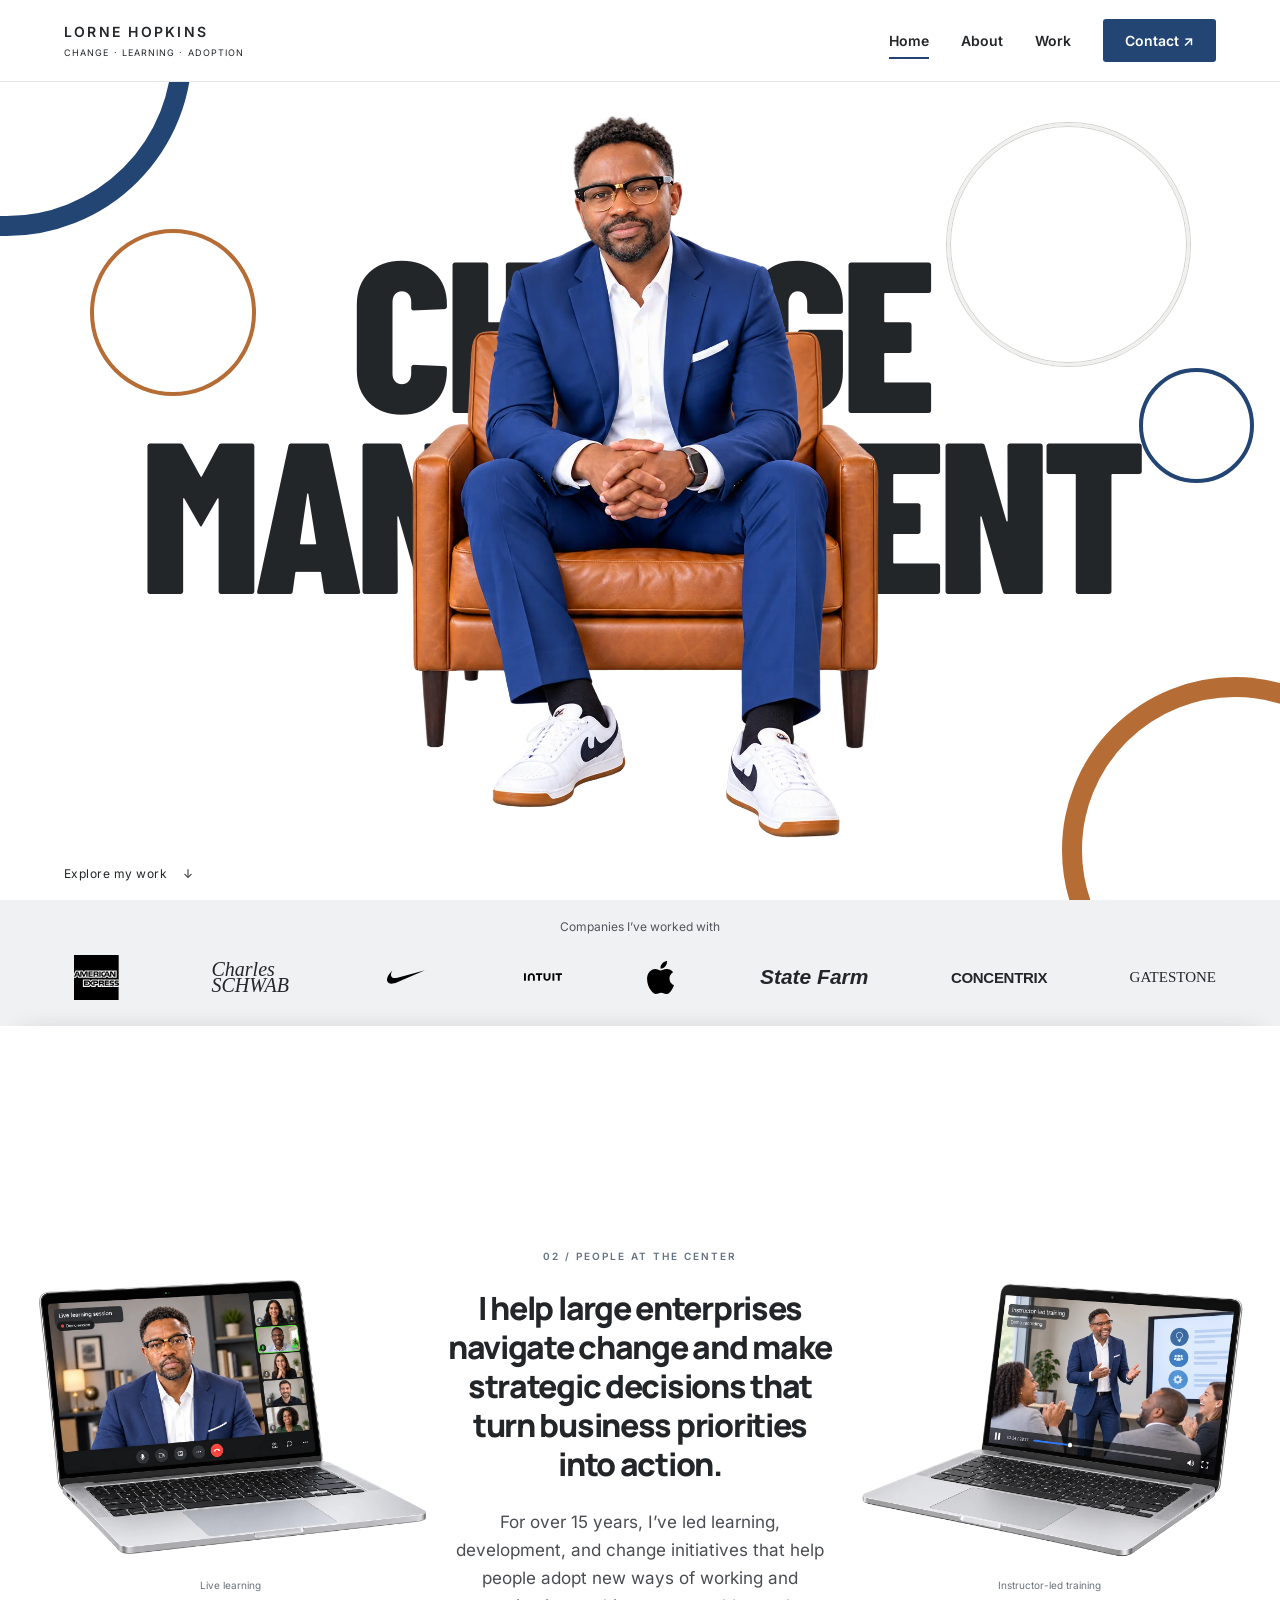
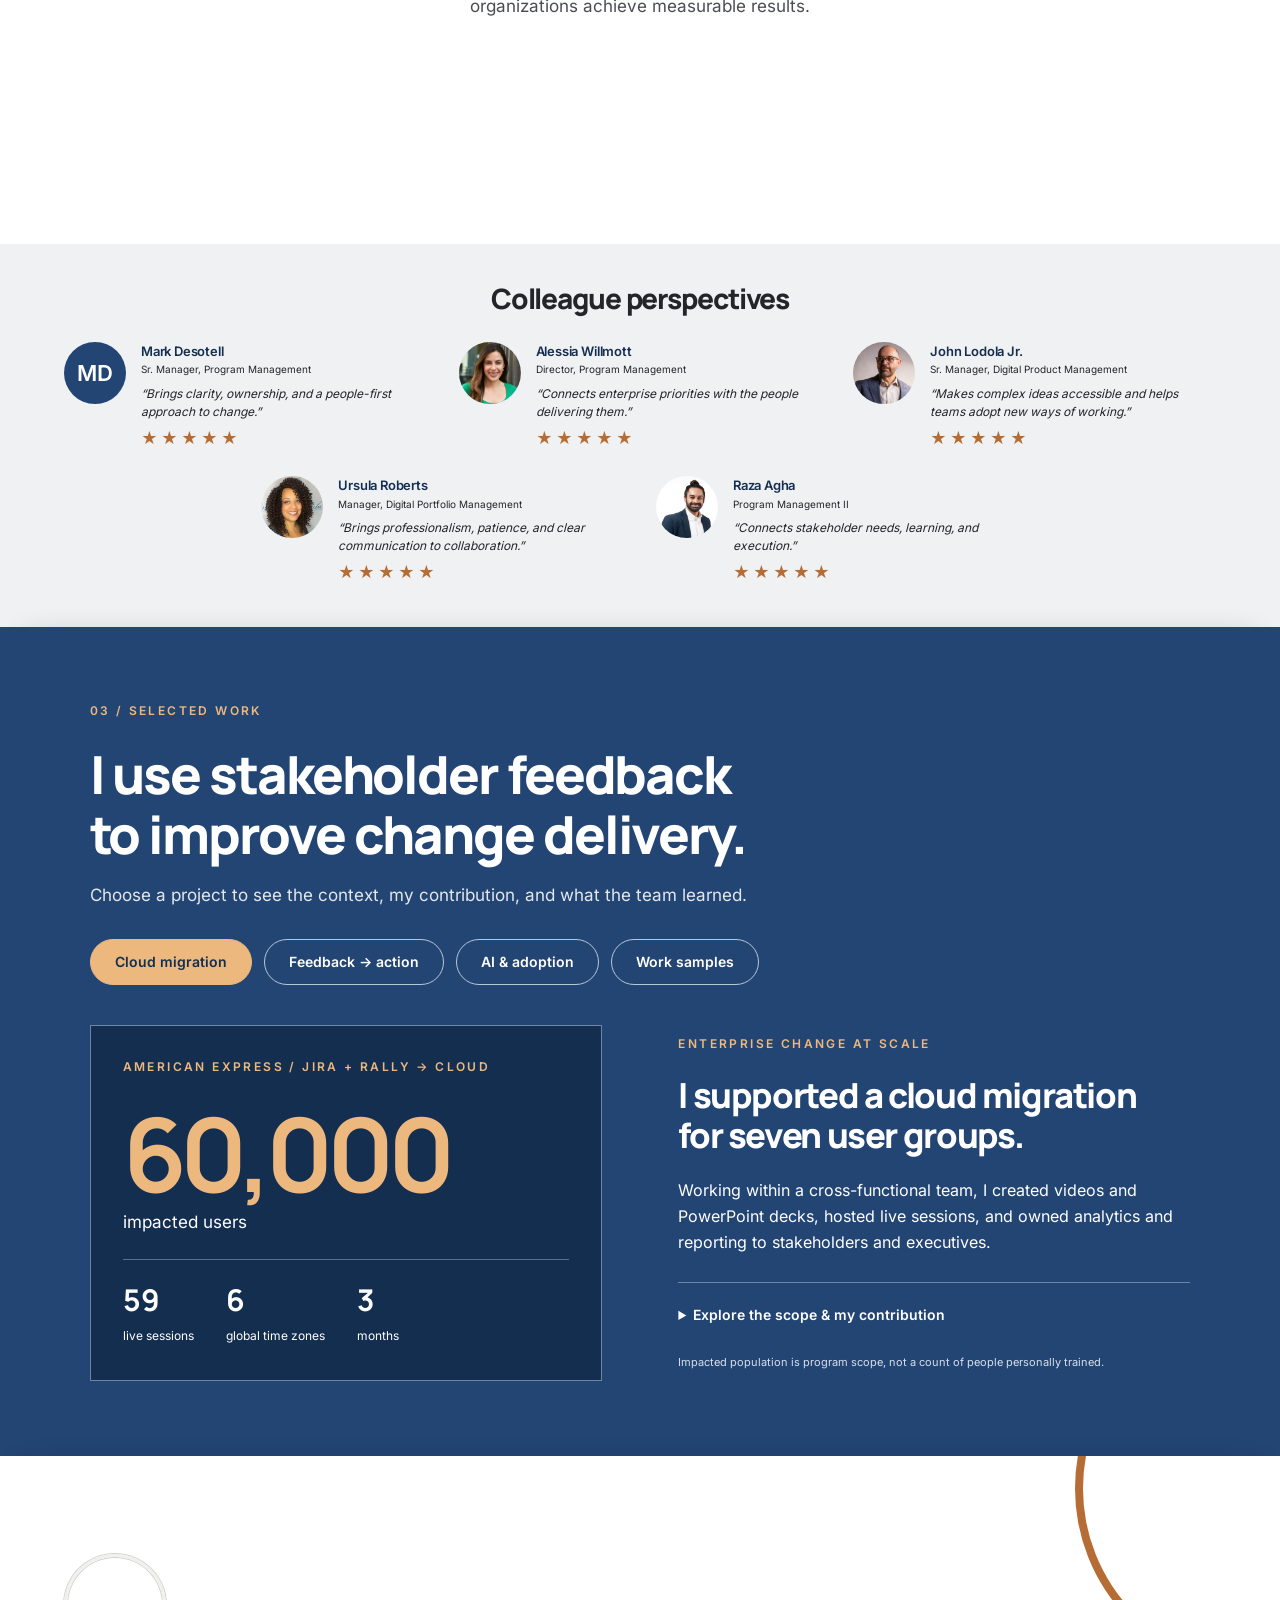
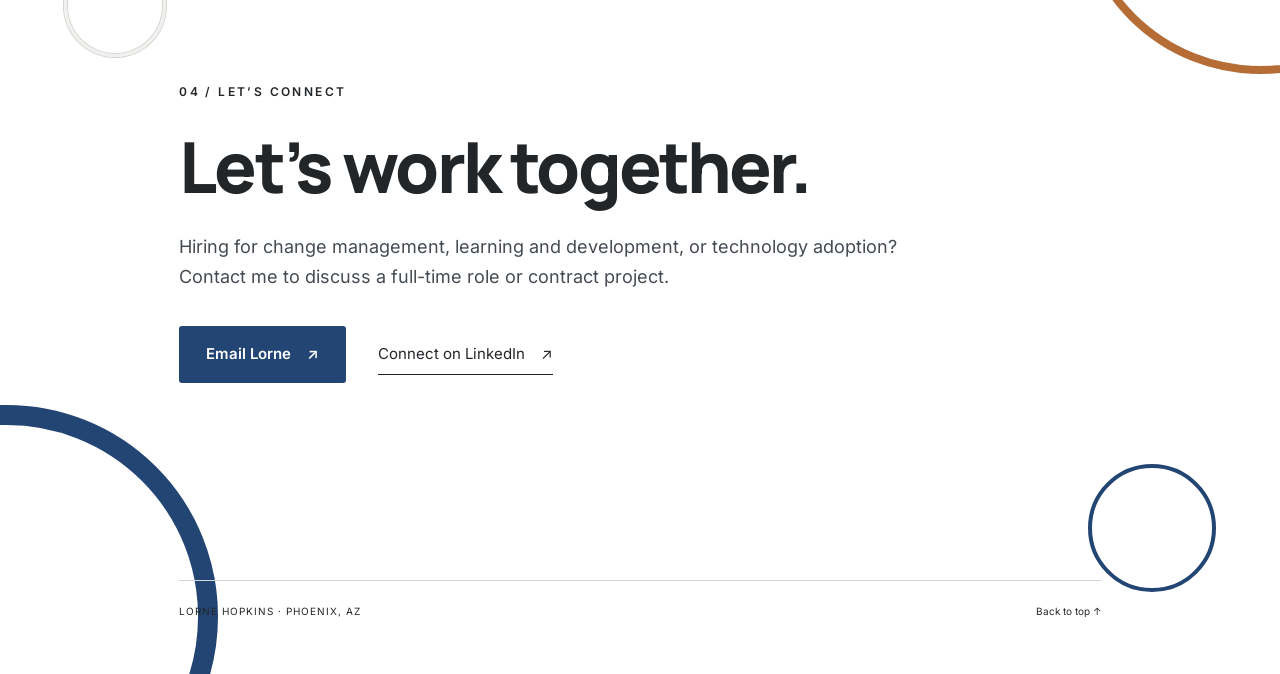
==== commit dc6f0d34: "Launch optimized hero with smooth outline-to-portrait introduction" ====
--- a/index.html
+++ b/index.html
@@ -9,9 +9,11 @@
    Lorne Hopkins | Change, Learning &amp; Adoption
   </title>
   <link href="assets/favicon.svg" rel="icon" type="image/svg+xml"/>
+  <link rel="preload" as="image" href="assets/hero.webp" imagesrcset="assets/hero-small.webp 530w, assets/hero.webp 1060w" imagesizes="(max-width: 700px) 90vw, 60vh" fetchpriority="high"/>
+  <script>if (!matchMedia('(prefers-reduced-motion: reduce)').matches) { document.documentElement.classList.add('hero-intro'); setTimeout(function () { document.documentElement.classList.remove('hero-intro'); }, 4500); }</script>
   <link href="css/fonts.css" rel="stylesheet"/>
-  <link href="css/styles.css" rel="stylesheet"/>
-  <script defer="" src="js/main.js">
+  <link href="css/styles.css?v=hero-reveal-1" rel="stylesheet"/>
+  <script defer="" src="js/main.js?v=hero-reveal-1">
   </script>
  </head>
  <body>
@@ -75,7 +77,8 @@
        </span>
       </h1>
       <div class="hero-person">
-       <img alt="Lorne Hopkins in a blue suit and white pocket square, seated in a cognac chair" decoding="async" fetchpriority="high" height="1484" src="assets/hero.png" width="1060"/>
+       <svg class="hero-trace" viewBox="0 0 265 371" aria-hidden="true" focusable="false"><path d="M118,12 L120,12 L120,13 L125,13 L125,14 L126,14 L126,13 L127,13 L127,12 L128,12 L128,13 L129,13 L129,14 L130,14 L130,15 L131,15 L131,16 L133,16 L133,15 L136,15 L136,16 L137,16 L137,17 L139,17 L139,18 L140,18 L140,19 L142,19 L142,20 L143,20 L143,21 L144,21 L144,23 L145,23 L145,24 L146,24 L146,25 L147,25 L147,28 L148,28 L148,34 L149,34 L149,43 L151,43 L151,44 L152,44 L152,46 L153,46 L153,50 L152,50 L152,55 L151,55 L151,58 L150,58 L150,59 L148,59 L148,60 L147,60 L147,67 L148,67 L148,68 L149,68 L149,69 L152,69 L152,70 L155,70 L155,71 L157,71 L157,72 L159,72 L159,73 L161,73 L161,74 L162,74 L162,75 L165,75 L165,76 L167,76 L167,77 L171,77 L171,78 L174,78 L174,79 L178,79 L178,80 L181,80 L181,81 L184,81 L184,82 L188,82 L188,83 L190,83 L190,84 L193,84 L193,85 L194,85 L194,87 L195,87 L195,91 L196,91 L196,94 L197,94 L197,98 L198,98 L198,100 L199,100 L199,103 L200,103 L200,107 L201,107 L201,112 L202,112 L202,115 L214,115 L214,116 L216,116 L216,117 L217,117 L217,118 L218,118 L218,121 L219,121 L219,128 L220,128 L220,159 L221,159 L221,160 L227,160 L227,161 L229,161 L229,162 L230,162 L230,163 L231,163 L231,164 L232,164 L232,165 L234,165 L234,166 L235,166 L235,167 L236,167 L236,168 L237,168 L237,169 L238,169 L238,170 L239,170 L239,171 L240,171 L240,172 L241,172 L241,173 L242,173 L242,174 L244,174 L244,175 L245,175 L245,177 L246,177 L246,181 L247,181 L247,272 L246,272 L246,276 L245,276 L245,277 L243,277 L243,278 L242,278 L242,286 L241,286 L241,300 L240,300 L240,312 L239,312 L239,314 L238,314 L238,315 L233,315 L233,314 L232,314 L232,312 L231,312 L231,301 L230,301 L230,288 L229,288 L229,278 L223,278 L223,277 L220,277 L220,278 L219,278 L219,298 L218,298 L218,299 L216,299 L216,300 L215,300 L215,301 L213,301 L213,302 L210,302 L210,303 L208,303 L208,304 L206,304 L206,309 L207,309 L207,310 L206,310 L206,312 L207,312 L207,313 L208,313 L208,314 L209,314 L209,315 L211,315 L211,316 L212,316 L212,317 L213,317 L213,319 L214,319 L214,323 L215,323 L215,324 L216,324 L216,326 L217,326 L217,327 L215,327 L215,325 L214,325 L214,323 L213,323 L213,322 L212,322 L212,324 L213,324 L213,326 L214,326 L214,328 L215,328 L215,329 L216,329 L216,331 L217,331 L217,332 L218,332 L218,334 L219,334 L219,335 L220,335 L220,336 L221,336 L221,337 L222,337 L222,338 L223,338 L223,339 L224,339 L224,341 L225,341 L225,343 L226,343 L226,345 L227,345 L227,347 L228,347 L228,356 L226,356 L226,357 L209,357 L209,358 L201,358 L201,357 L196,357 L196,356 L194,356 L194,355 L192,355 L192,354 L191,354 L191,353 L190,353 L190,351 L189,351 L189,347 L188,347 L188,346 L186,346 L186,345 L184,345 L184,344 L181,344 L181,343 L179,343 L179,342 L177,342 L177,341 L176,341 L176,340 L175,340 L175,339 L174,339 L174,331 L175,331 L175,324 L176,324 L176,318 L177,318 L177,315 L178,315 L178,313 L179,313 L179,310 L180,310 L180,308 L181,308 L181,307 L182,307 L182,306 L183,306 L183,303 L182,303 L182,301 L181,301 L181,278 L180,278 L180,277 L168,277 L168,278 L167,278 L167,277 L152,277 L152,278 L151,278 L151,277 L144,277 L144,278 L141,278 L141,277 L136,277 L136,278 L135,278 L135,277 L117,277 L117,278 L108,278 L108,279 L109,279 L109,282 L110,282 L110,286 L111,286 L111,289 L112,289 L112,291 L113,291 L113,293 L114,293 L114,294 L117,294 L117,295 L118,295 L118,296 L119,296 L119,298 L120,298 L120,300 L121,300 L121,302 L122,302 L122,306 L123,306 L123,311 L124,311 L124,317 L125,317 L125,324 L124,324 L124,326 L122,326 L122,327 L120,327 L120,328 L116,328 L116,329 L113,329 L113,330 L109,330 L109,331 L106,331 L106,332 L104,332 L104,333 L102,333 L102,334 L101,334 L101,337 L100,337 L100,338 L99,338 L99,339 L98,339 L98,340 L96,340 L96,341 L94,341 L94,342 L90,342 L90,343 L68,343 L68,342 L64,342 L64,341 L62,341 L62,334 L63,334 L63,332 L64,332 L64,331 L65,331 L65,329 L66,329 L66,328 L67,328 L67,327 L68,327 L68,326 L69,326 L69,325 L70,325 L70,324 L71,324 L71,323 L73,323 L73,322 L74,322 L74,321 L75,321 L75,320 L76,320 L76,319 L77,319 L77,317 L78,317 L78,316 L79,316 L79,315 L80,315 L80,314 L81,314 L81,312 L82,312 L82,311 L81,311 L81,312 L78,312 L78,309 L79,309 L79,311 L81,311 L81,310 L82,310 L82,309 L83,309 L83,308 L84,308 L84,306 L85,306 L85,305 L84,305 L84,306 L82,306 L82,307 L81,307 L81,308 L80,308 L80,309 L79,309 L79,307 L80,307 L80,306 L81,306 L81,305 L82,305 L82,304 L84,304 L84,303 L86,303 L86,302 L88,302 L88,301 L89,301 L89,300 L90,300 L90,298 L89,298 L89,295 L88,295 L88,293 L80,293 L80,294 L72,294 L72,293 L70,293 L70,289 L69,289 L69,284 L68,284 L68,279 L67,279 L67,278 L55,278 L55,282 L53,282 L53,283 L50,283 L50,282 L48,282 L48,278 L41,278 L41,281 L40,281 L40,294 L39,294 L39,307 L38,307 L38,314 L34,314 L34,315 L33,315 L33,314 L30,314 L30,303 L29,303 L29,290 L28,290 L28,278 L25,278 L25,277 L24,277 L24,236 L23,236 L23,181 L24,181 L24,177 L25,177 L25,175 L26,175 L26,174 L27,174 L27,173 L28,173 L28,172 L29,172 L29,171 L31,171 L31,170 L32,170 L32,168 L33,168 L33,167 L35,167 L35,166 L36,166 L36,165 L37,165 L37,164 L38,164 L38,163 L39,163 L39,162 L40,162 L40,161 L42,161 L42,160 L46,160 L46,159 L49,159 L49,160 L50,160 L50,143 L51,143 L51,125 L52,125 L52,119 L53,119 L53,118 L54,118 L54,116 L56,116 L56,115 L64,115 L64,114 L65,114 L65,108 L66,108 L66,105 L67,105 L67,102 L68,102 L68,99 L69,99 L69,95 L70,95 L70,93 L71,93 L71,88 L72,88 L72,86 L75,86 L75,85 L77,85 L77,84 L80,84 L80,83 L83,83 L83,82 L85,82 L85,81 L88,81 L88,80 L91,80 L91,79 L94,79 L94,78 L96,78 L96,77 L98,77 L98,76 L100,76 L100,75 L102,75 L102,74 L104,74 L104,73 L106,73 L106,72 L108,72 L108,71 L109,71 L109,70 L108,70 L108,68 L107,68 L107,66 L106,66 L106,65 L105,65 L105,61 L104,61 L104,59 L103,59 L103,57 L102,57 L102,53 L101,53 L101,51 L102,51 L102,49 L101,49 L101,47 L102,47 L102,46 L103,46 L103,45 L102,45 L102,42 L101,42 L101,30 L102,30 L102,26 L103,26 L103,25 L104,25 L104,24 L105,24 L105,23 L106,23 L106,20 L107,20 L107,19 L109,19 L109,18 L111,18 L111,17 L113,17 L113,16 L114,16 L114,15 L117,15 L117,13 L118,13Z"/></svg>
+       <img alt="Lorne Hopkins in a blue suit and white pocket square, seated in a cognac chair" decoding="async" fetchpriority="high" height="1484" src="assets/hero.webp" srcset="assets/hero-small.webp 530w, assets/hero.webp 1060w" sizes="(max-width: 700px) 90vw, 60vh" width="1060"/>
       </div>
       <a class="scroll-cue" href="#about">
        Explore my work
@@ -124,7 +127,7 @@
      <!-- 02 ABOUT: laptop images and value statement -->
      <section aria-labelledby="about-title" class="about screen" id="about">
       <figure class="laptop left">
-       <img alt="Lorne listening during a live online learning session on a laptop" decoding="async" height="1024" loading="lazy" src="assets/live-session.png" width="1536"/>
+       <img alt="Lorne listening during a live online learning session on a laptop" decoding="async" height="1024" loading="lazy" src="assets/live-session.webp" width="1536"/>
        <figcaption>
         Live learning
        </figcaption>
@@ -141,7 +144,7 @@
        </p>
       </div>
       <figure class="laptop right">
-       <img alt="Lorne presenting instructor-led training on a laptop" decoding="async" height="1024" loading="lazy" src="assets/instructor-session.png" width="1536"/>
+       <img alt="Lorne presenting instructor-led training on a laptop" decoding="async" height="1024" loading="lazy" src="assets/instructor-session.webp" width="1536"/>
        <figcaption>
         Instructor-led training
        </figcaption>
--- a/css/styles.css
+++ b/css/styles.css
@@ -333,12 +333,6 @@
 .testimonial-heading h2 {
   font-size:28px
 }
-.draft-notice {
-  font-size:11px;
-  color:#535a65;
-  margin:10px auto 0;
-  max-width:660px
-}
 .colleagues {
   display:grid;
   grid-template-columns:repeat(6,minmax(0,1fr));
@@ -382,16 +376,8 @@
   line-height:1.45;
   margin-top:2px
 }
-.draft-label {
-  display:inline-block;
-  background:#dfe2e6;
-  color:#4e5660;
-  font-size:9px;
-  padding:1px 6px;
-  border-radius:3px;
-  margin:7px 0 5px
-}
 .quote {
+  margin-top:8px;
   font-size:12px;
   line-height:1.5
 }
@@ -872,13 +858,11 @@
   .testimonial-heading h2 {
     font-size:25px
   }
-  .draft-notice {
-    font-size:10px
-  }
-  .colleague h3 {
+    .colleague h3 {
     font-size:14px
   }
   .quote {
+  margin-top:8px;
     font-size:13px
   }
   .work {
@@ -1064,3 +1048,54 @@
     top:auto;
   }
 }
+
+/* Approved colleague review ratings. */
+.review-stars {
+  color:var(--cognac);
+  font-size:16px;
+  letter-spacing:3px;
+  line-height:1.3;
+  margin-top:7px;
+}
+
+/* HERO INTRO: one soft pulse, traced outline, silhouette, then portrait.
+   No repeated flashing, scroll transforms or page-blocking overlay. */
+.hero-trace {
+  display:none;
+  position:absolute;
+  height:100%;
+  width:auto;
+  max-width:90%;
+  overflow:visible;
+  pointer-events:none;
+  fill:var(--navy);
+  stroke:var(--cognac);
+  stroke-width:0.8;
+  stroke-linejoin:round;
+}
+.hero-intro .hero-trace {
+  display:block;
+  animation:hero-outline 1s ease-in-out both;
+  transition:opacity .6s ease;
+}
+.hero-person img { opacity:1; }
+.hero-intro .hero-person img {
+  opacity:0;
+  transition:opacity .6s ease;
+}
+.hero-intro.hero-ready .hero-person img { opacity:1; }
+.hero-intro.hero-ready .hero-trace { opacity:0; }
+@keyframes hero-outline {
+  0% { fill-opacity:0; stroke-opacity:0; }
+  28% { fill-opacity:0; stroke-opacity:.8; }
+  48% { fill-opacity:.04; stroke-opacity:.5; }
+  65% { fill-opacity:.08; stroke-opacity:1; }
+  100% { fill-opacity:1; stroke-opacity:.25; }
+}
+@media (max-width:700px) {
+  .hero-trace { max-width:100%; }
+}
+@media (prefers-reduced-motion:reduce) {
+  .hero-intro .hero-trace { display:none; animation:none; }
+  .hero-intro .hero-person img { opacity:1; transition:none; }
+}
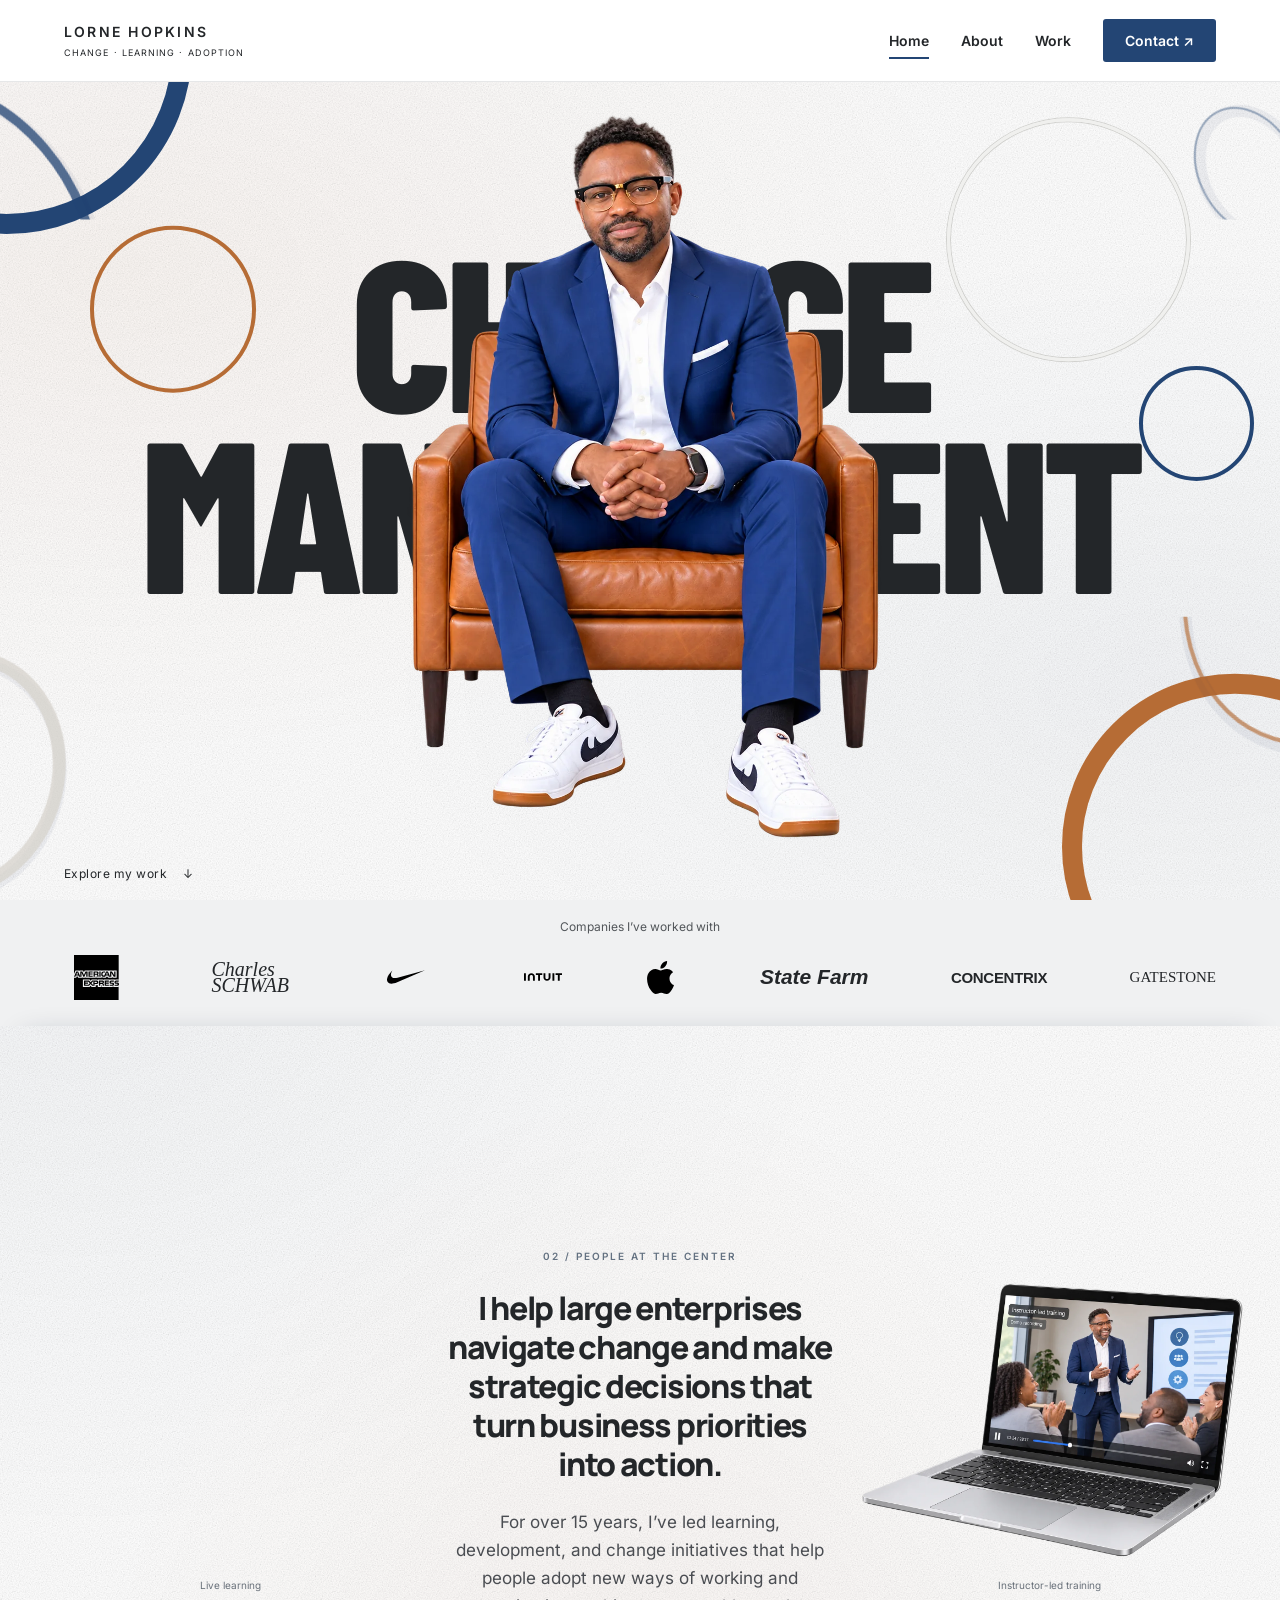
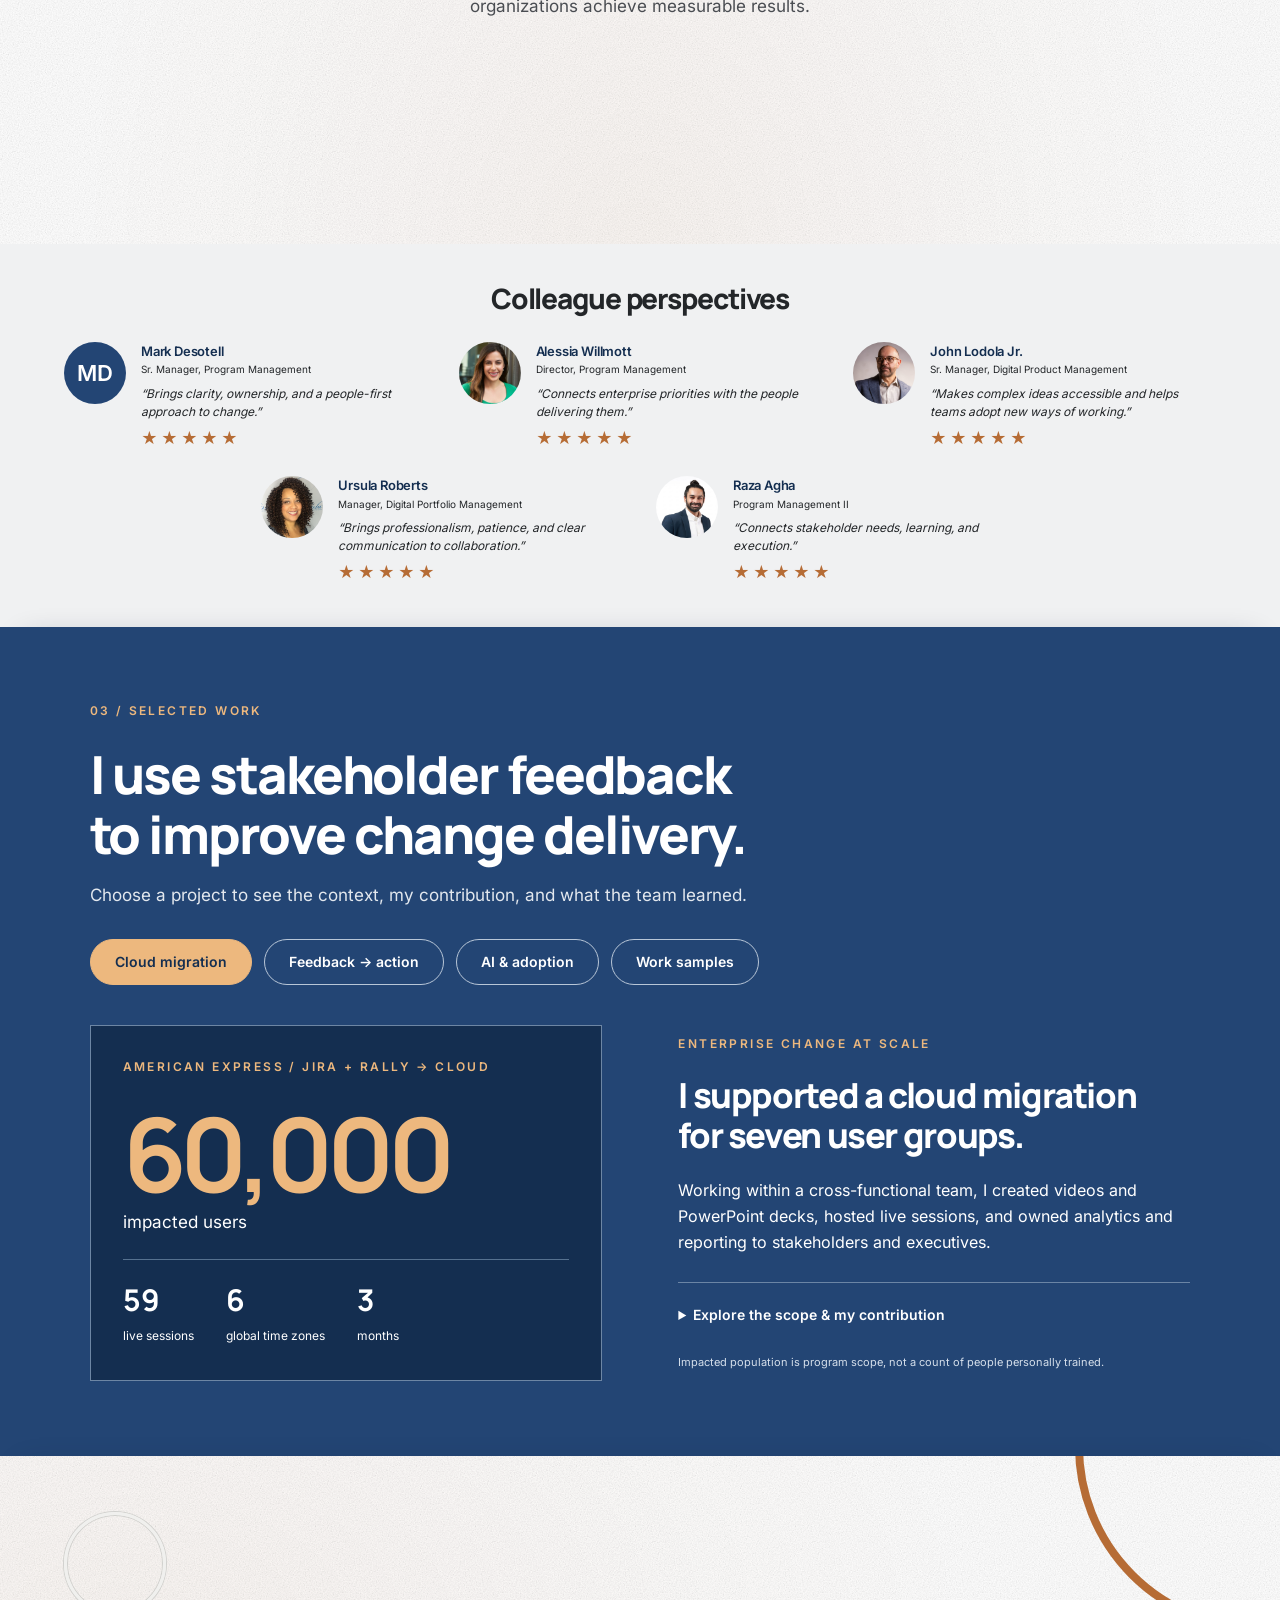
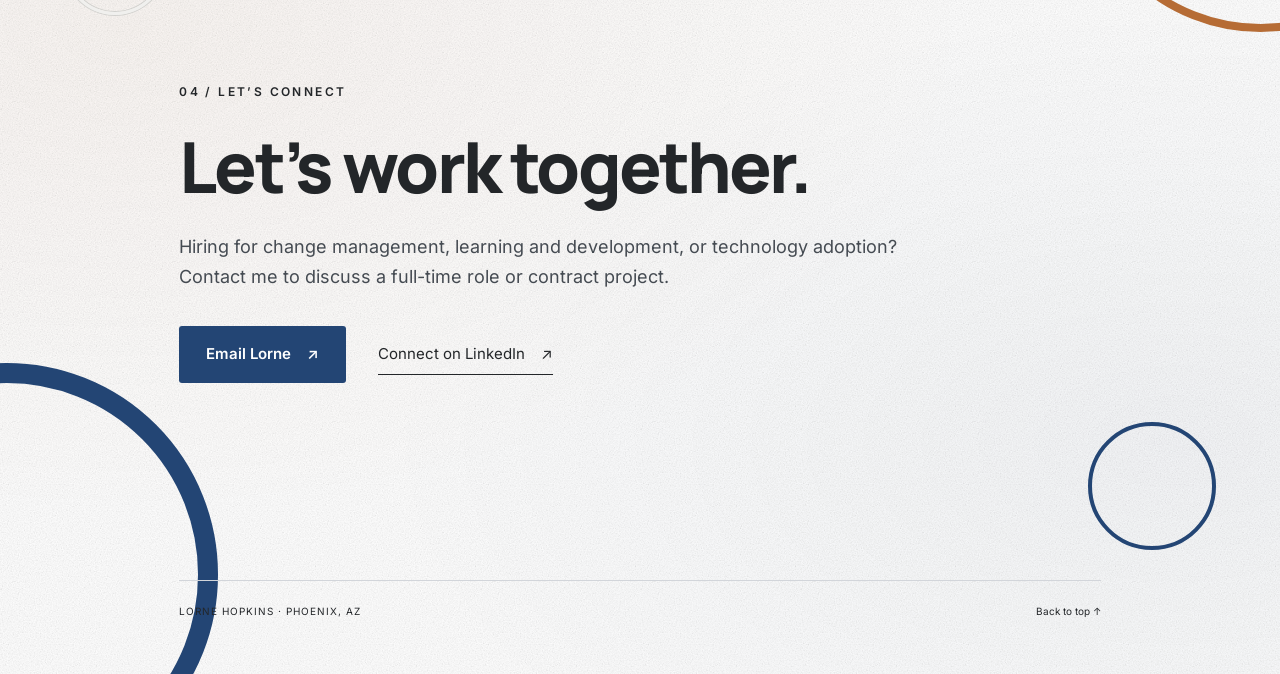
==== commit 1f67fc8a: "Launch scroll-reactive rings and subtle matte textures" ====
--- a/index.html
+++ b/index.html
@@ -12,8 +12,8 @@
   <link rel="preload" as="image" href="assets/hero.webp" imagesrcset="assets/hero-small.webp 530w, assets/hero.webp 1060w" imagesizes="(max-width: 700px) 90vw, 60vh" fetchpriority="high"/>
   <script>if (!matchMedia('(prefers-reduced-motion: reduce)').matches) { document.documentElement.classList.add('hero-intro'); setTimeout(function () { document.documentElement.classList.remove('hero-intro'); }, 4500); }</script>
   <link href="css/fonts.css" rel="stylesheet"/>
-  <link href="css/styles.css?v=hero-reveal-1" rel="stylesheet"/>
-  <script defer="" src="js/main.js?v=hero-reveal-1">
+  <link href="css/styles.css?v=depth-1" rel="stylesheet"/>
+  <script defer="" src="js/main.js?v=depth-1">
   </script>
  </head>
  <body>
@@ -56,6 +56,7 @@
     <div class="section-sheet">
      <!-- 01 HOME: portrait, headline and rings -->
      <section aria-labelledby="hero-title" class="hero screen" id="home">
+      <div class="matte-surface" aria-hidden="true"></div>
       <div aria-hidden="true" class="rings">
        <i class="ring ring-one">
        </i>
@@ -126,6 +127,7 @@
     <div class="section-sheet">
      <!-- 02 ABOUT: laptop images and value statement -->
      <section aria-labelledby="about-title" class="about screen" id="about">
+      <div class="matte-surface" aria-hidden="true"></div>
       <figure class="laptop left">
        <img alt="Lorne listening during a live online learning session on a laptop" decoding="async" height="1024" loading="lazy" src="assets/live-session.webp" width="1536"/>
        <figcaption>
@@ -483,6 +485,7 @@
     <div class="section-sheet">
      <!-- 04 CONTACT: email and LinkedIn -->
      <section aria-labelledby="contact-title" class="contact screen" id="contact">
+      <div class="matte-surface" aria-hidden="true"></div>
       <div aria-hidden="true" class="rings">
        <i class="ring ring-one">
        </i>
@@ -532,5 +535,15 @@
     </div>
    </div>
   </main>
+  <!-- Foreground ornaments: the script masks every text/image area and opaque divider. -->
+  <svg class="depth-ornaments" aria-hidden="true" focusable="false" xmlns="http://www.w3.org/2000/svg">
+   <defs><mask id="ornament-safe-space" maskUnits="userSpaceOnUse"><rect class="mask-base" fill="white" width="100%" height="100%"/><g class="content-cutouts" fill="black"></g></mask></defs>
+   <g class="floating-rings" mask="url(#ornament-safe-space)">
+    <g class="orbit orbit-navy"><ellipse class="orbit-shadow"/><ellipse class="orbit-face"/></g>
+    <g class="orbit orbit-cognac"><ellipse class="orbit-shadow"/><ellipse class="orbit-face"/></g>
+    <g class="orbit orbit-chalk"><ellipse class="orbit-shadow"/><ellipse class="orbit-face"/></g>
+    <g class="orbit orbit-fine"><ellipse class="orbit-shadow"/><ellipse class="orbit-face"/></g>
+   </g>
+  </svg>
  </body>
 </html>
--- a/css/styles.css
+++ b/css/styles.css
@@ -1099,3 +1099,47 @@
   .hero-intro .hero-trace { display:none; animation:none; }
   .hero-intro .hero-person img { opacity:1; transition:none; }
 }
+
+/* SCROLL DEPTH: matte surfaces behind content, masked rings in safe whitespace. */
+.matte-surface {
+  position:absolute;
+  inset:-35px 0;
+  z-index:0;
+  pointer-events:none;
+  background-image:url('../assets/matte-grain.svg'),
+    radial-gradient(ellipse at 10% 25%,rgba(182,108,53,.065),transparent 52%),
+    radial-gradient(ellipse at 92% 72%,rgba(35,69,116,.055),transparent 48%);
+  background-size:160px 160px,100% 100%,100% 100%;
+  transform:translate3d(0,var(--texture-y,0px),0);
+}
+.about .matte-surface {
+  background-image:url('../assets/matte-grain.svg'),
+    radial-gradient(ellipse at 50% 100%,rgba(182,108,53,.07),transparent 62%),
+    radial-gradient(ellipse at 6% 0%,rgba(35,69,116,.05),transparent 45%);
+}
+.about-copy,.about .laptop { position:relative; z-index:2; }
+.depth-ornaments {
+  position:fixed;
+  inset:0;
+  width:100%;
+  height:100%;
+  z-index:8;
+  pointer-events:none;
+  overflow:hidden;
+  visibility:hidden;
+}
+.depth-ornaments.depth-ready { visibility:visible; }
+.orbit ellipse { fill:none; }
+.orbit-face { stroke:var(--blue); stroke-width:9; opacity:.75; }
+.orbit-shadow { stroke:#142e50; stroke-width:12; opacity:.06; transform:translate(3px,5px); }
+.orbit-cognac .orbit-face { stroke:var(--cognac); stroke-width:4; opacity:.65; }
+.orbit-chalk .orbit-face { stroke:#d4d1c9; stroke-width:13; opacity:.7; }
+.orbit-fine .orbit-face { stroke:var(--blue); stroke-width:2; opacity:.42; }
+@media (max-width:700px) {
+  .depth-ornaments { display:none; }
+  .matte-surface { background-size:130px 130px,100% 100%,100% 100%; }
+}
+@media (prefers-reduced-motion:reduce) {
+  .depth-ornaments { display:none; }
+  .matte-surface,.rings .ring { transform:none!important; }
+}
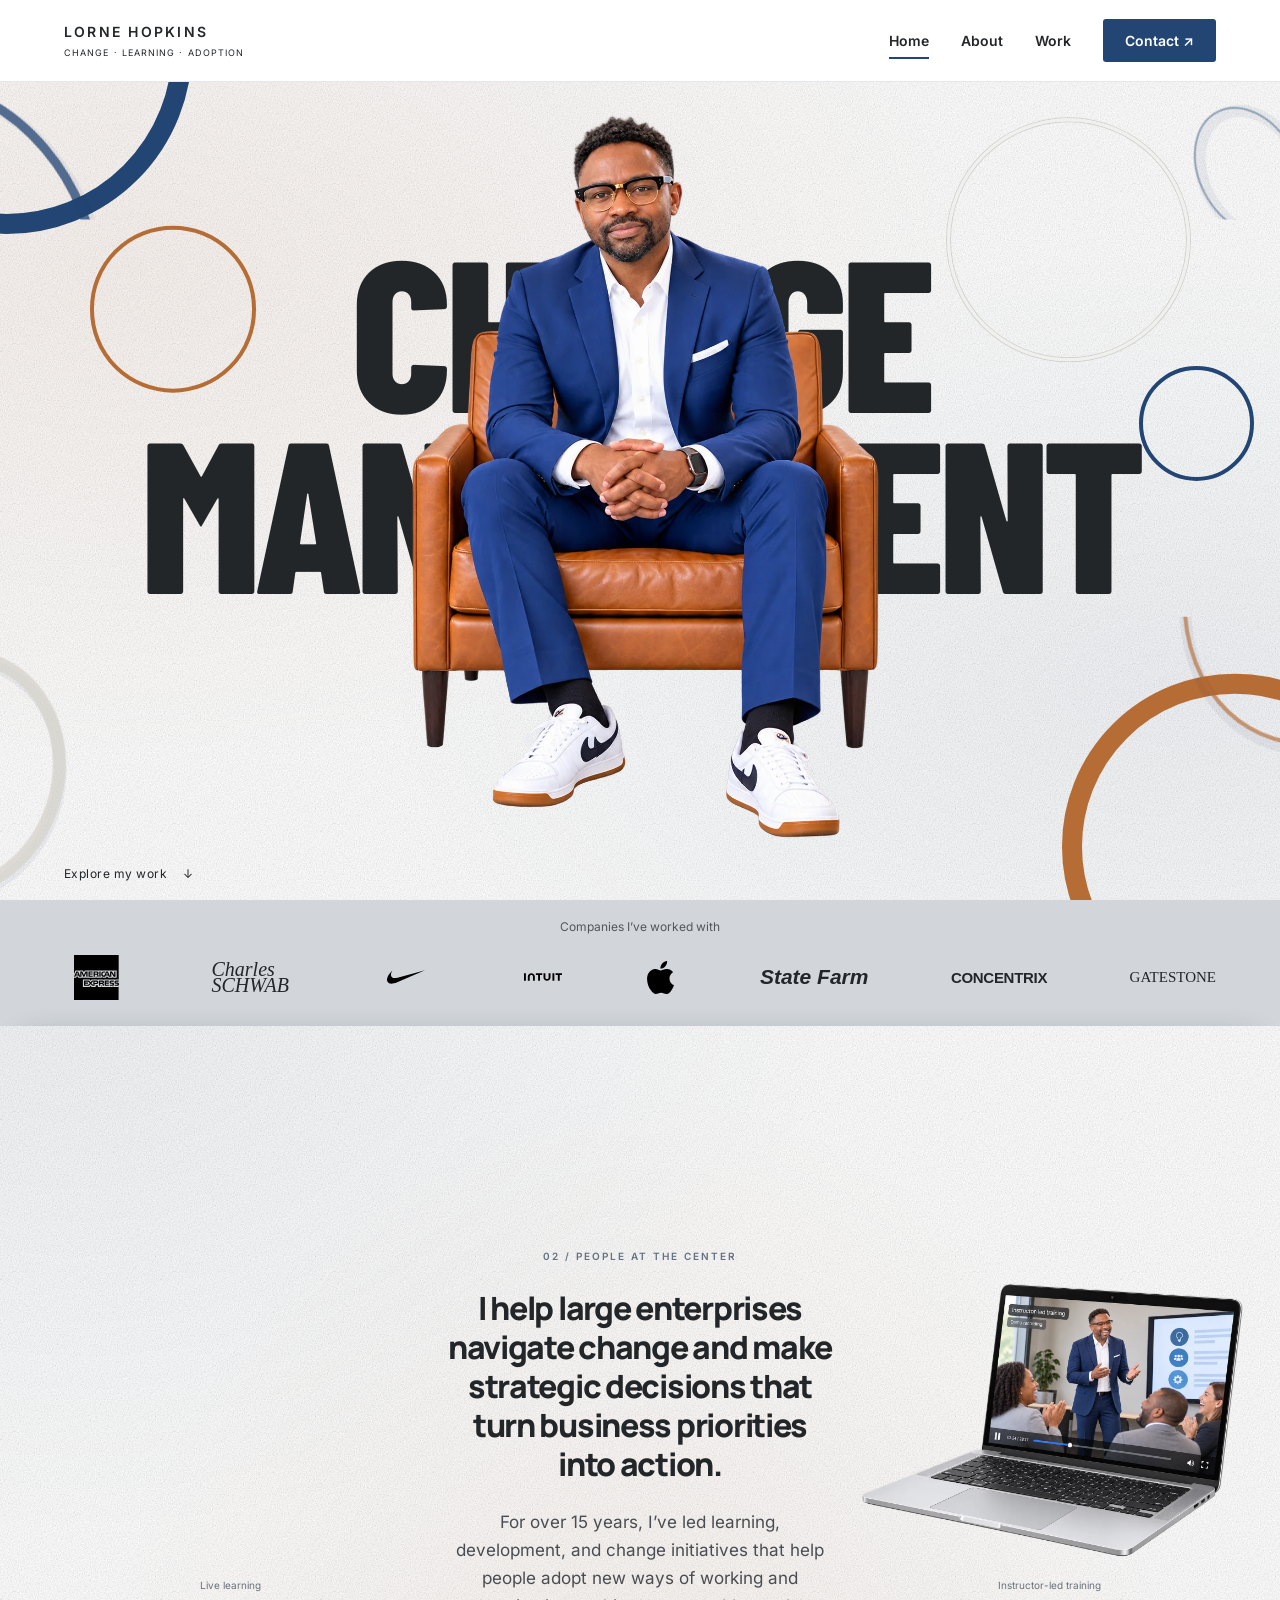
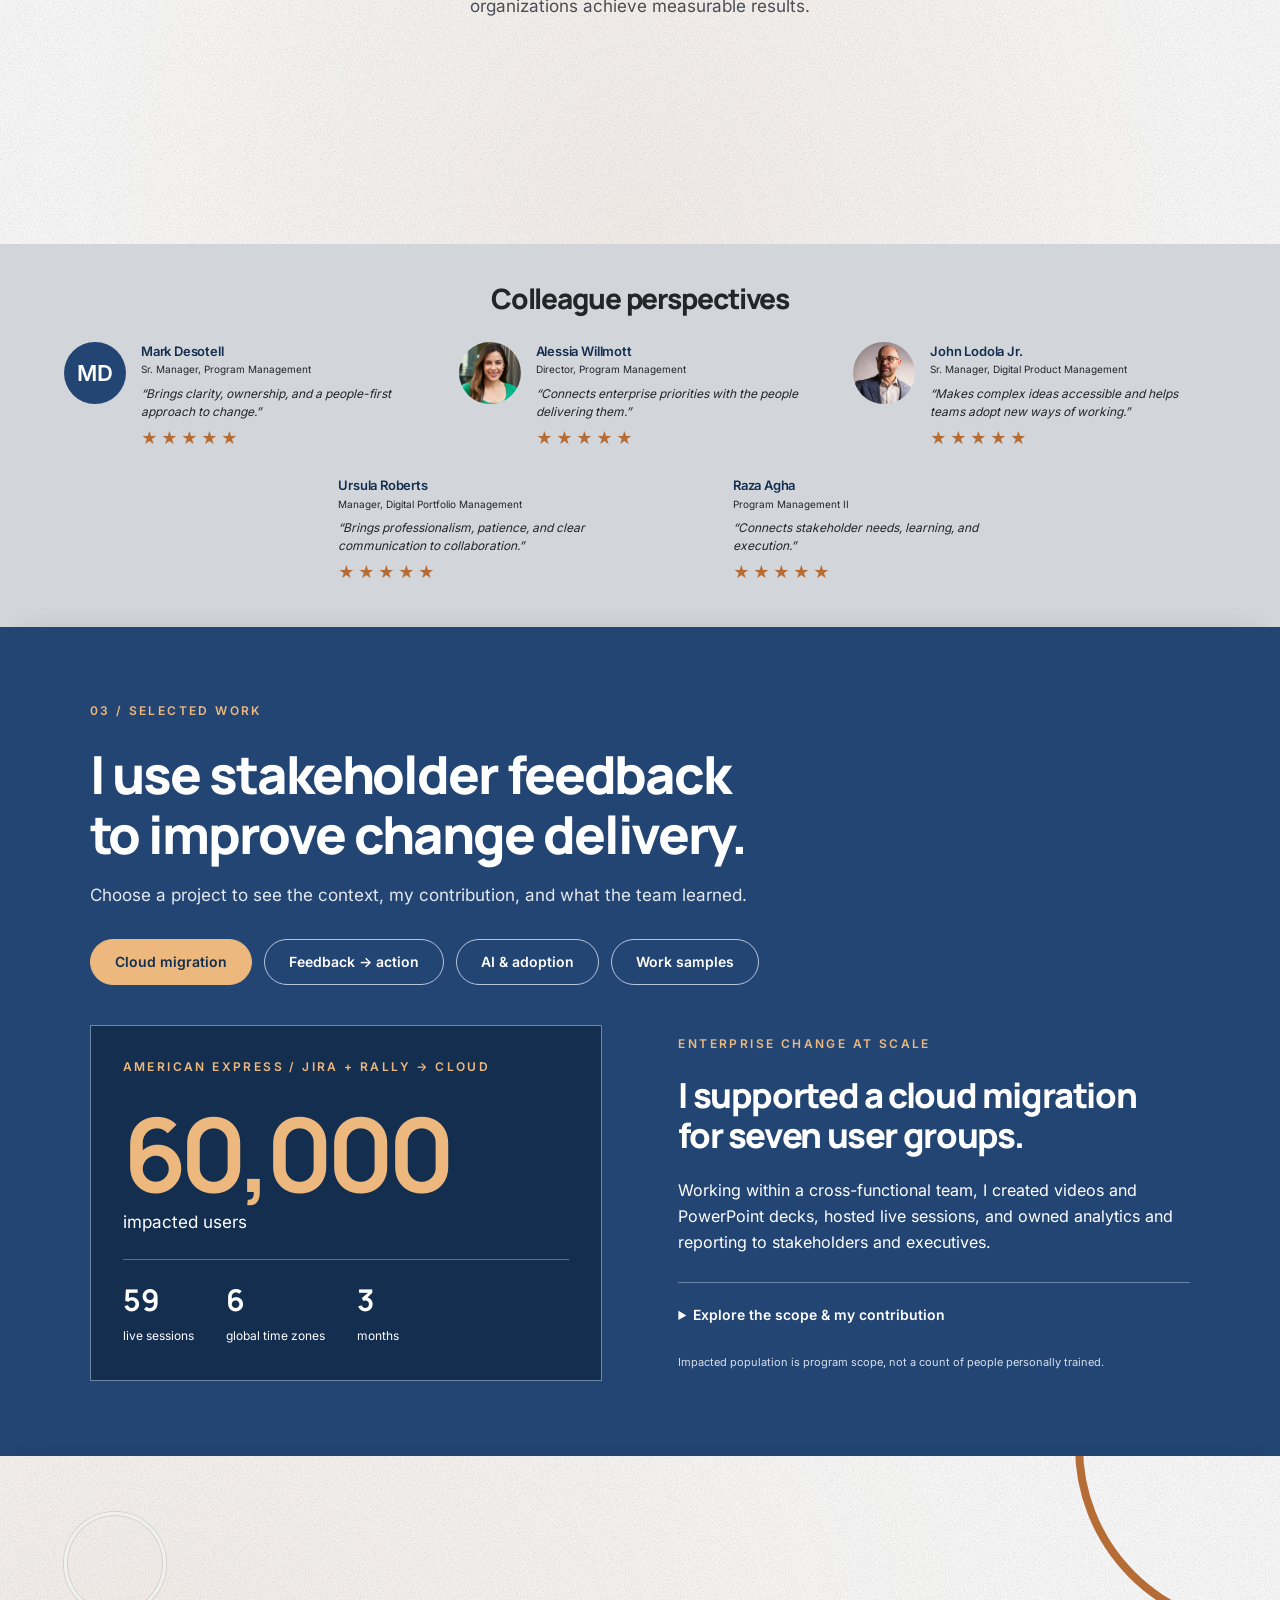
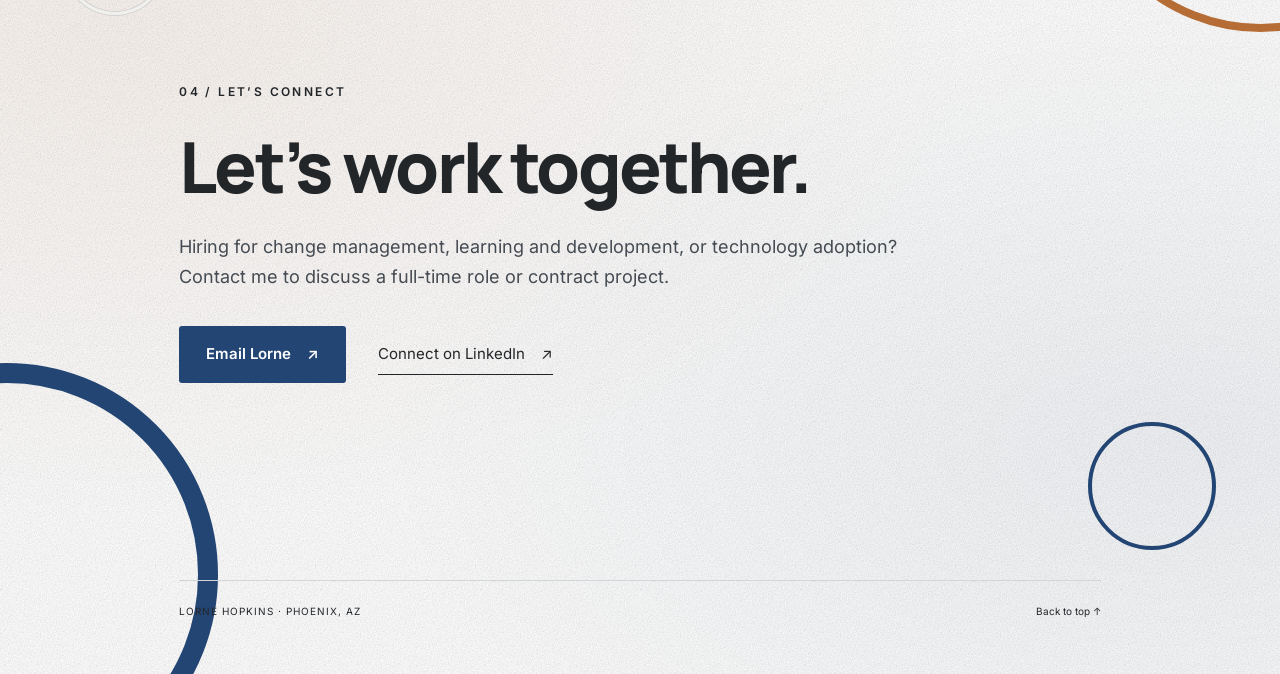
==== commit 51a561e2: "Refresh portfolio style version for divider and texture updates" ====
--- a/index.html
+++ b/index.html
@@ -12,7 +12,7 @@
   <link rel="preload" as="image" href="assets/hero.webp" imagesrcset="assets/hero-small.webp 530w, assets/hero.webp 1060w" imagesizes="(max-width: 700px) 90vw, 60vh" fetchpriority="high"/>
   <script>if (!matchMedia('(prefers-reduced-motion: reduce)').matches) { document.documentElement.classList.add('hero-intro'); setTimeout(function () { document.documentElement.classList.remove('hero-intro'); }, 4500); }</script>
   <link href="css/fonts.css" rel="stylesheet"/>
-  <link href="css/styles.css?v=depth-1" rel="stylesheet"/>
+  <link href="css/styles.css?v=depth-2" rel="stylesheet"/>
   <script defer="" src="js/main.js?v=depth-1">
   </script>
  </head>
--- a/css/styles.css
+++ b/css/styles.css
@@ -4,7 +4,7 @@
   --ink:#232629;
   --cognac:#b66c35;
   --tan:#edb87e;
-  --gray:#f0f1f2;
+  --gray:#d2d6da;
   --white:#fff;
   --header:82px
 }
@@ -1107,15 +1107,15 @@
   z-index:0;
   pointer-events:none;
   background-image:url('../assets/matte-grain.svg'),
-    radial-gradient(ellipse at 10% 25%,rgba(182,108,53,.065),transparent 52%),
-    radial-gradient(ellipse at 92% 72%,rgba(35,69,116,.055),transparent 48%);
+    radial-gradient(ellipse at 10% 25%,rgba(182,108,53,.085),transparent 52%),
+    radial-gradient(ellipse at 92% 72%,rgba(35,69,116,.07),transparent 48%);
   background-size:160px 160px,100% 100%,100% 100%;
   transform:translate3d(0,var(--texture-y,0px),0);
 }
 .about .matte-surface {
   background-image:url('../assets/matte-grain.svg'),
-    radial-gradient(ellipse at 50% 100%,rgba(182,108,53,.07),transparent 62%),
-    radial-gradient(ellipse at 6% 0%,rgba(35,69,116,.05),transparent 45%);
+    radial-gradient(ellipse at 50% 100%,rgba(182,108,53,.09),transparent 62%),
+    radial-gradient(ellipse at 6% 0%,rgba(35,69,116,.065),transparent 45%);
 }
 .about-copy,.about .laptop { position:relative; z-index:2; }
 .depth-ornaments {
@@ -1143,3 +1143,17 @@
   .depth-ornaments { display:none; }
   .matte-surface,.rings .ring { transform:none!important; }
 }
+
+/* Slightly stronger paper grain, beneath all content. */
+.matte-surface::after {
+  content:"";
+  position:absolute;
+  inset:0;
+  background:url('../assets/matte-grain.svg') repeat;
+  background-size:160px 160px;
+  opacity:.35;
+  mix-blend-mode:multiply;
+}
+@media (max-width:700px) {
+  .matte-surface::after { background-size:130px 130px; }
+}
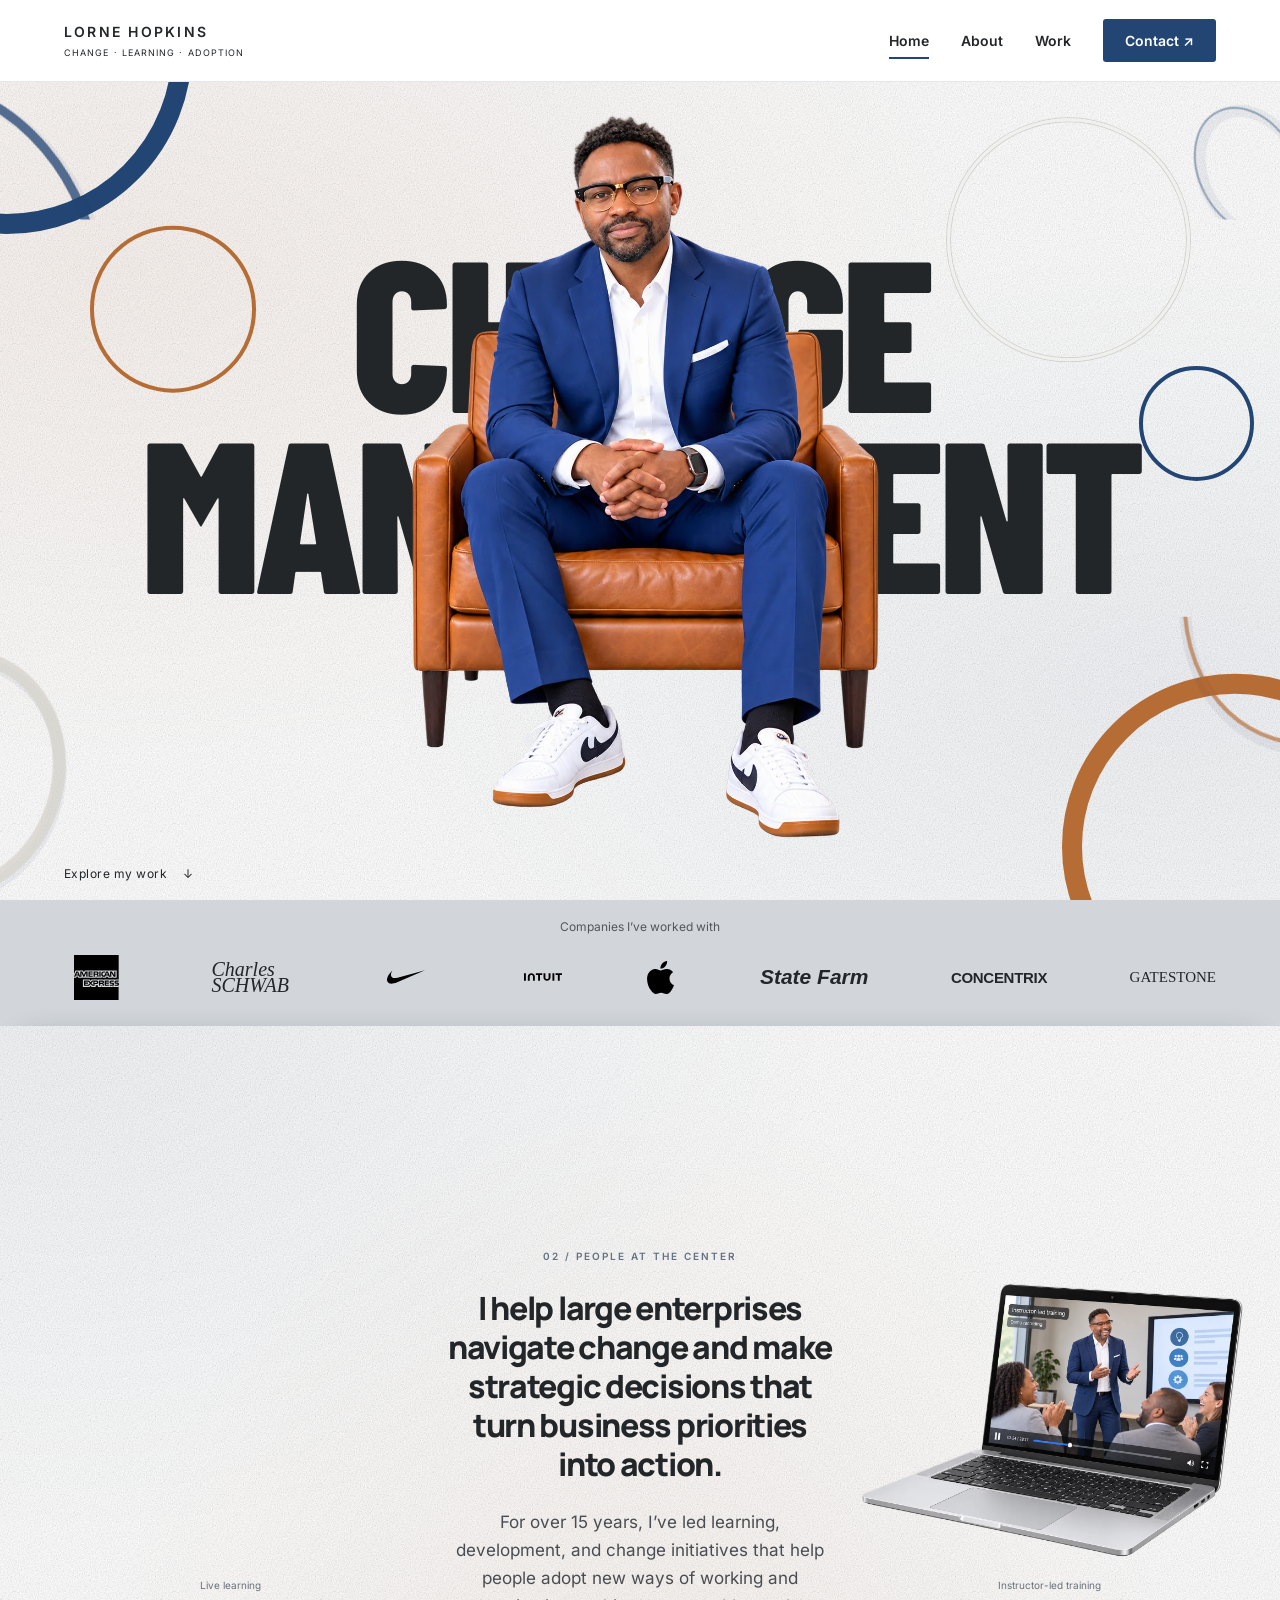
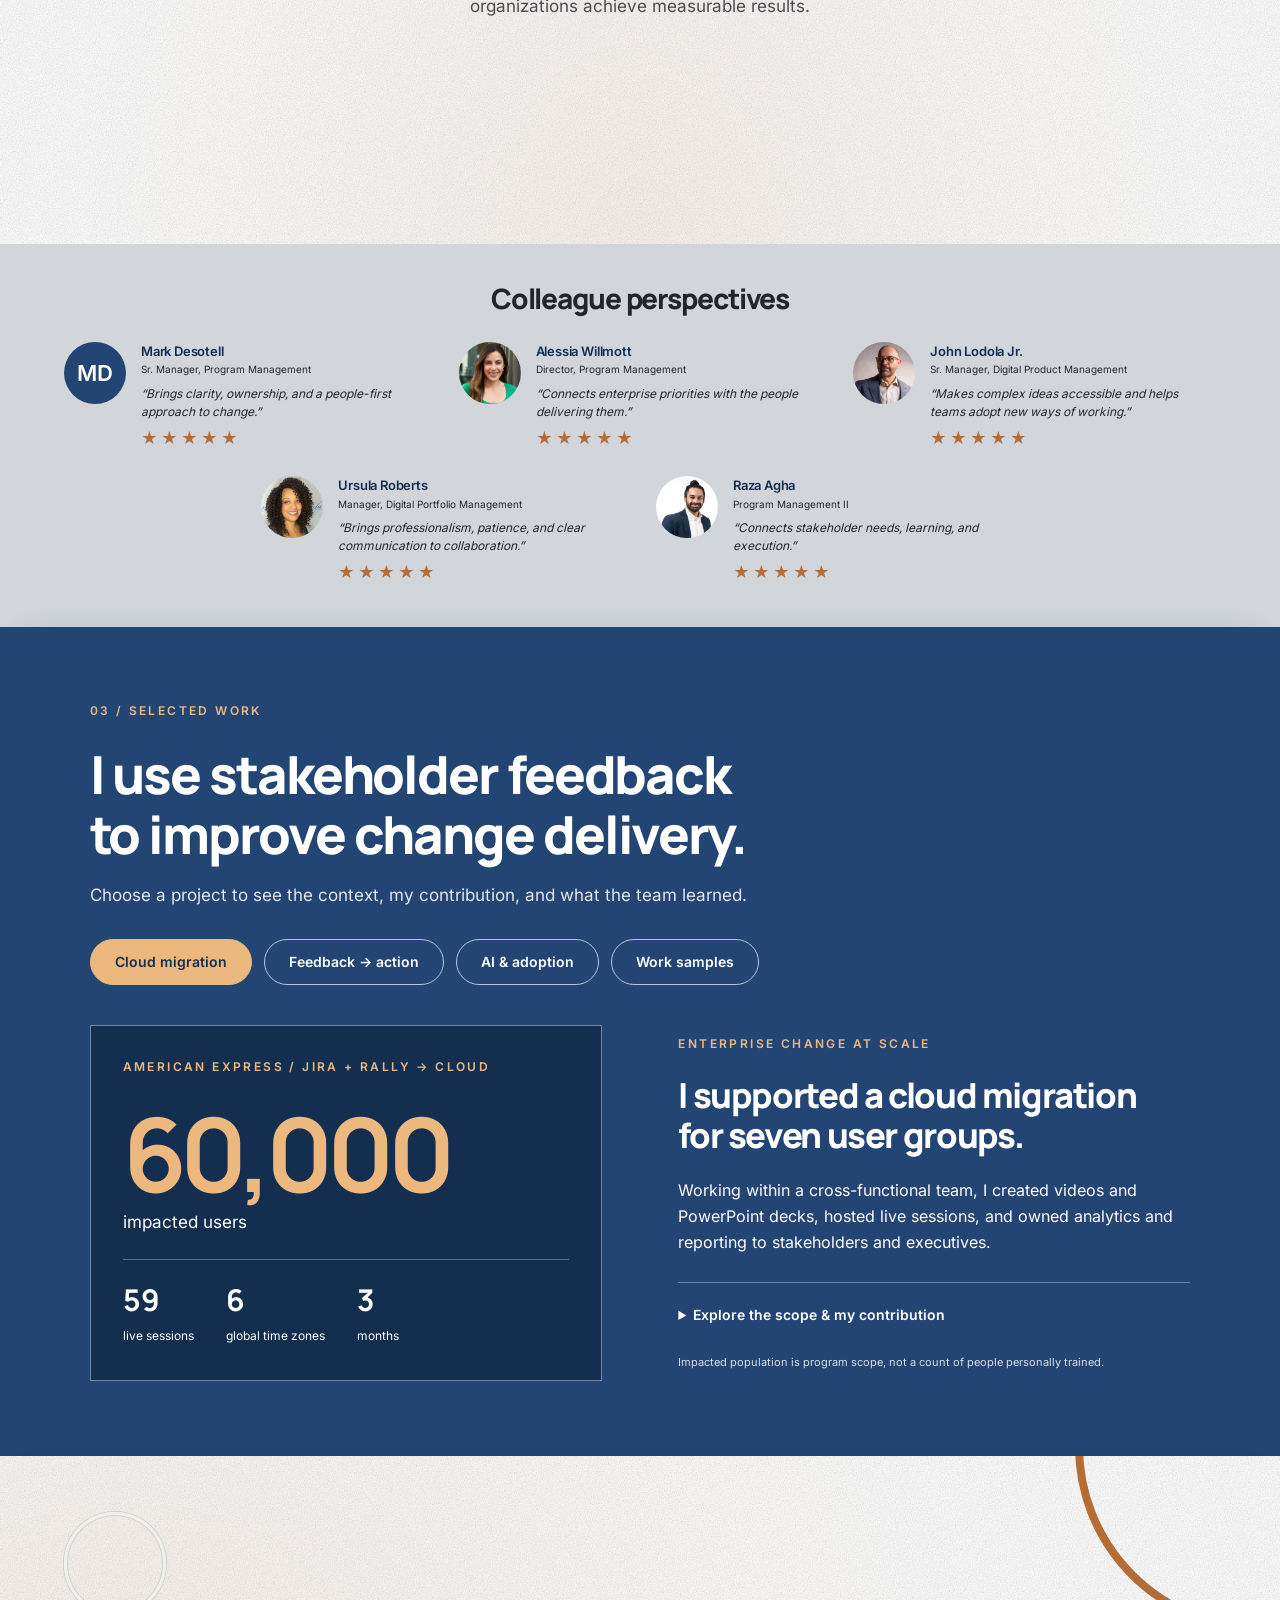
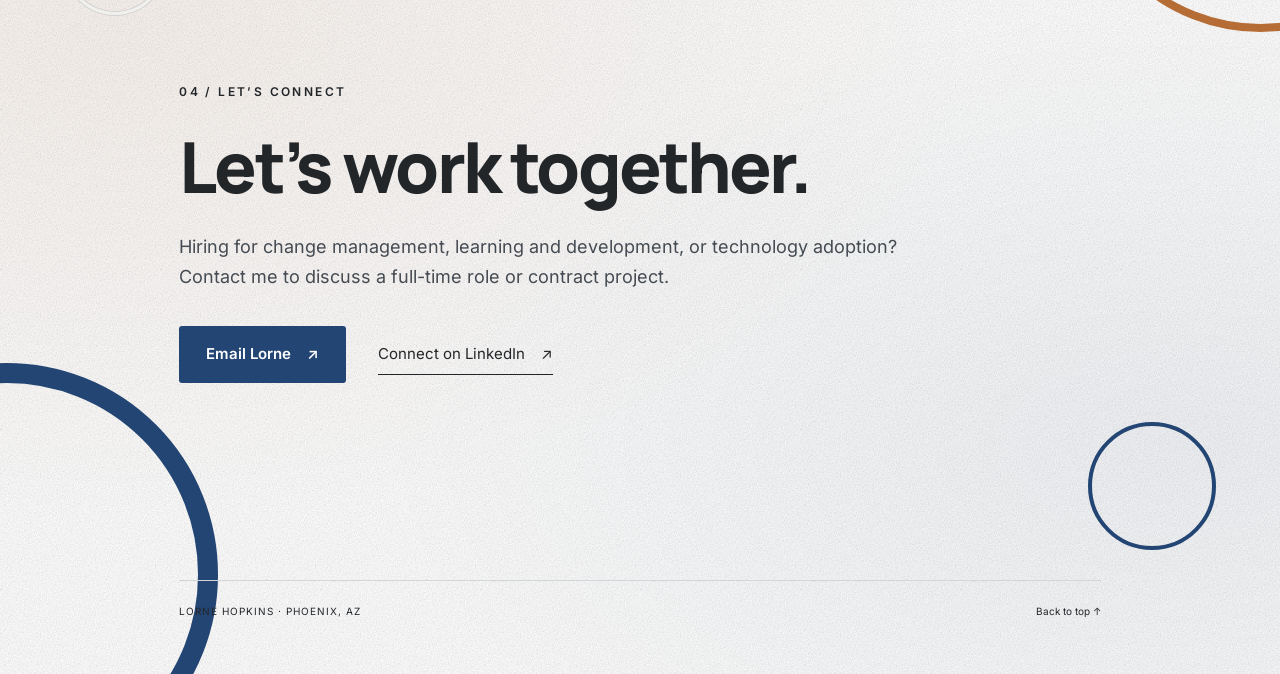
==== commit 93dd6a26: "Refresh stylesheet cache for mobile divider corrections" ====
--- a/index.html
+++ b/index.html
@@ -12,7 +12,7 @@
   <link rel="preload" as="image" href="assets/hero.webp" imagesrcset="assets/hero-small.webp 530w, assets/hero.webp 1060w" imagesizes="(max-width: 700px) 90vw, 60vh" fetchpriority="high"/>
   <script>if (!matchMedia('(prefers-reduced-motion: reduce)').matches) { document.documentElement.classList.add('hero-intro'); setTimeout(function () { document.documentElement.classList.remove('hero-intro'); }, 4500); }</script>
   <link href="css/fonts.css" rel="stylesheet"/>
-  <link href="css/styles.css?v=depth-2" rel="stylesheet"/>
+  <link href="css/styles.css?v=mobile-divider-3" rel="stylesheet"/>
   <script defer="" src="js/main.js?v=depth-1">
   </script>
  </head>
--- a/css/styles.css
+++ b/css/styles.css
@@ -1157,3 +1157,28 @@
 @media (max-width:700px) {
   .matte-surface::after { background-size:130px 130px; }
 }
+
+/* Mobile divider contrast and logos: four equal columns without overflow. */
+@media (max-width:700px) {
+  .company-strip,.testimonials {
+    background-color:#d2d6da;
+    border-top:1px solid #c3c9cf;
+    border-bottom:1px solid #c3c9cf;
+  }
+  .companies {
+    width:100%;
+    grid-template-columns:repeat(4,minmax(0,1fr));
+    gap:22px 8px;
+    justify-items:center;
+  }
+  .companies > * { min-width:0; max-width:100%; }
+  .companies span {
+    font-size:clamp(9px,2.55vw,12px)!important;
+    text-align:center;
+  }
+  .companies .schwab { font-size:clamp(13px,3.5vw,16px)!important; }
+  .companies img { max-width:100%; object-fit:contain; }
+  .companies .amex:has(img) { width:min(48px,100%); }
+  .companies .amex img { width:100%; height:auto; }
+  .companies .concentrix { letter-spacing:-.04em; }
+}
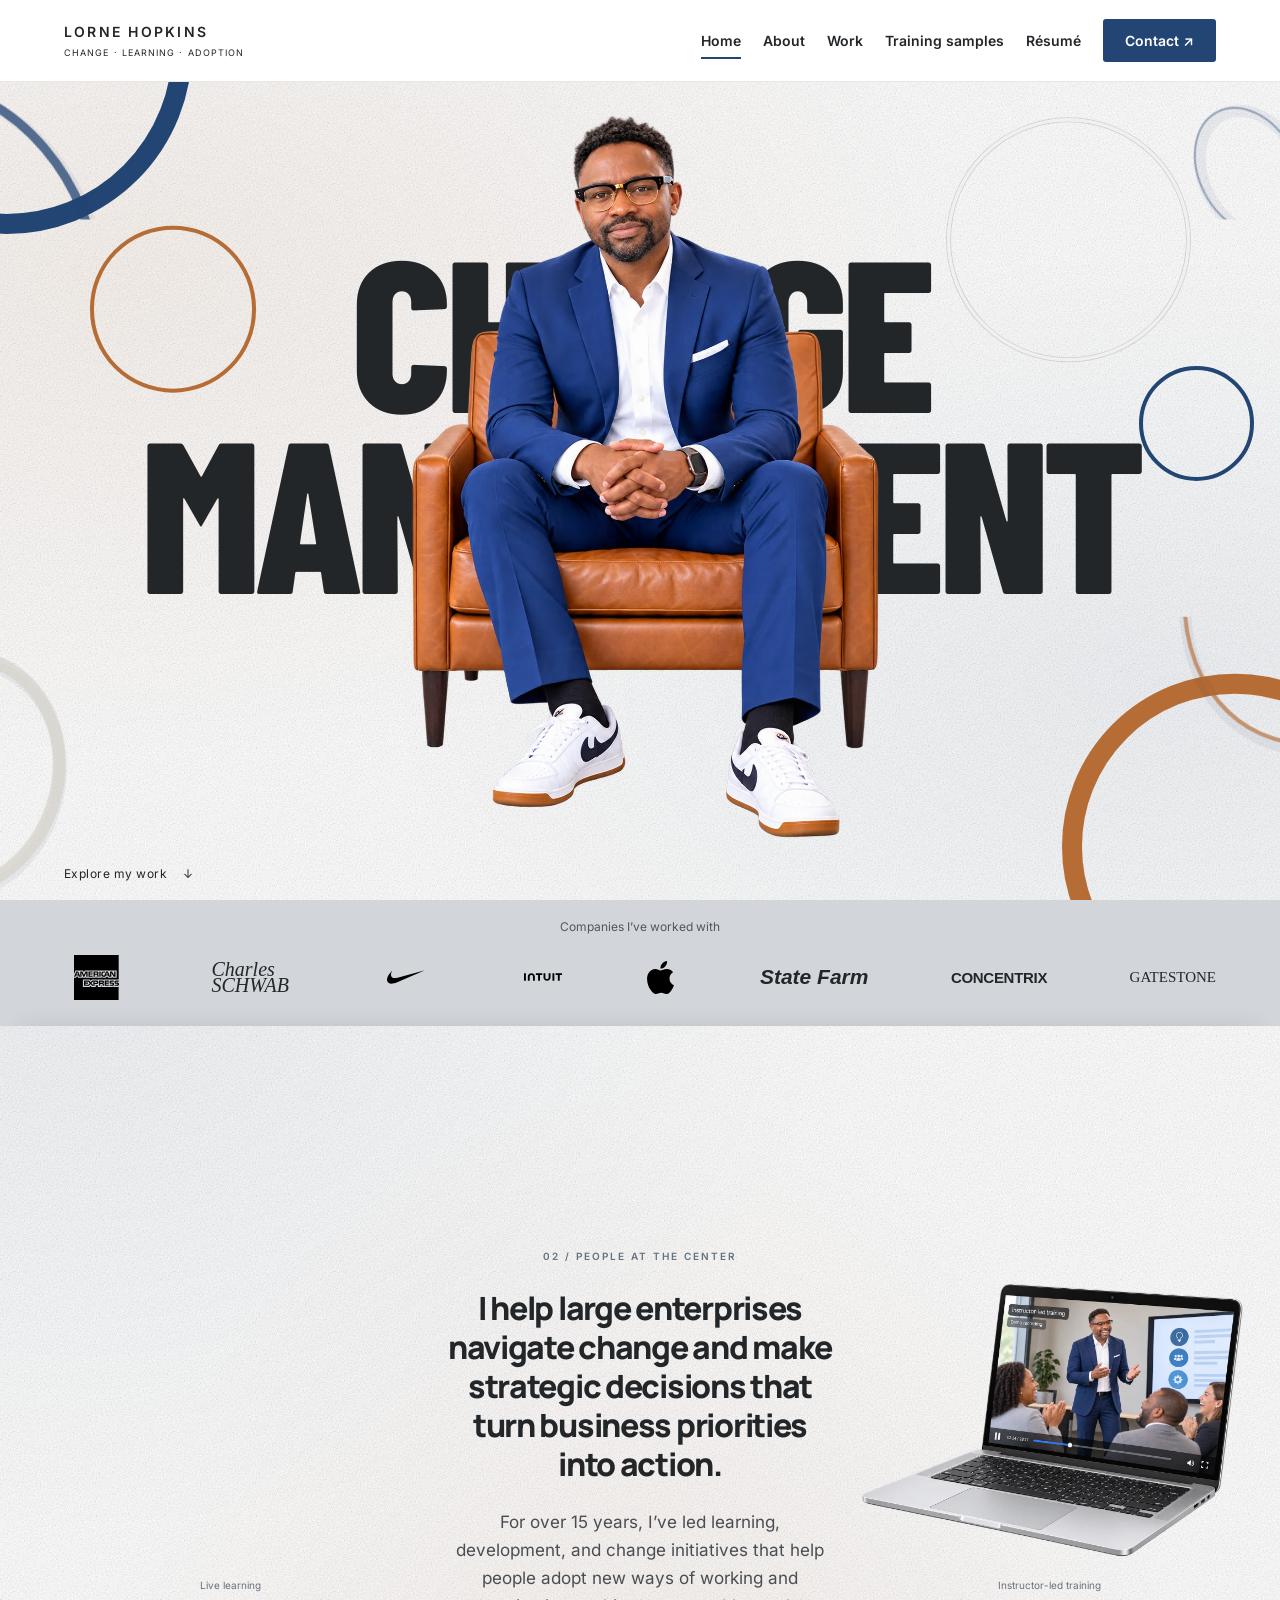
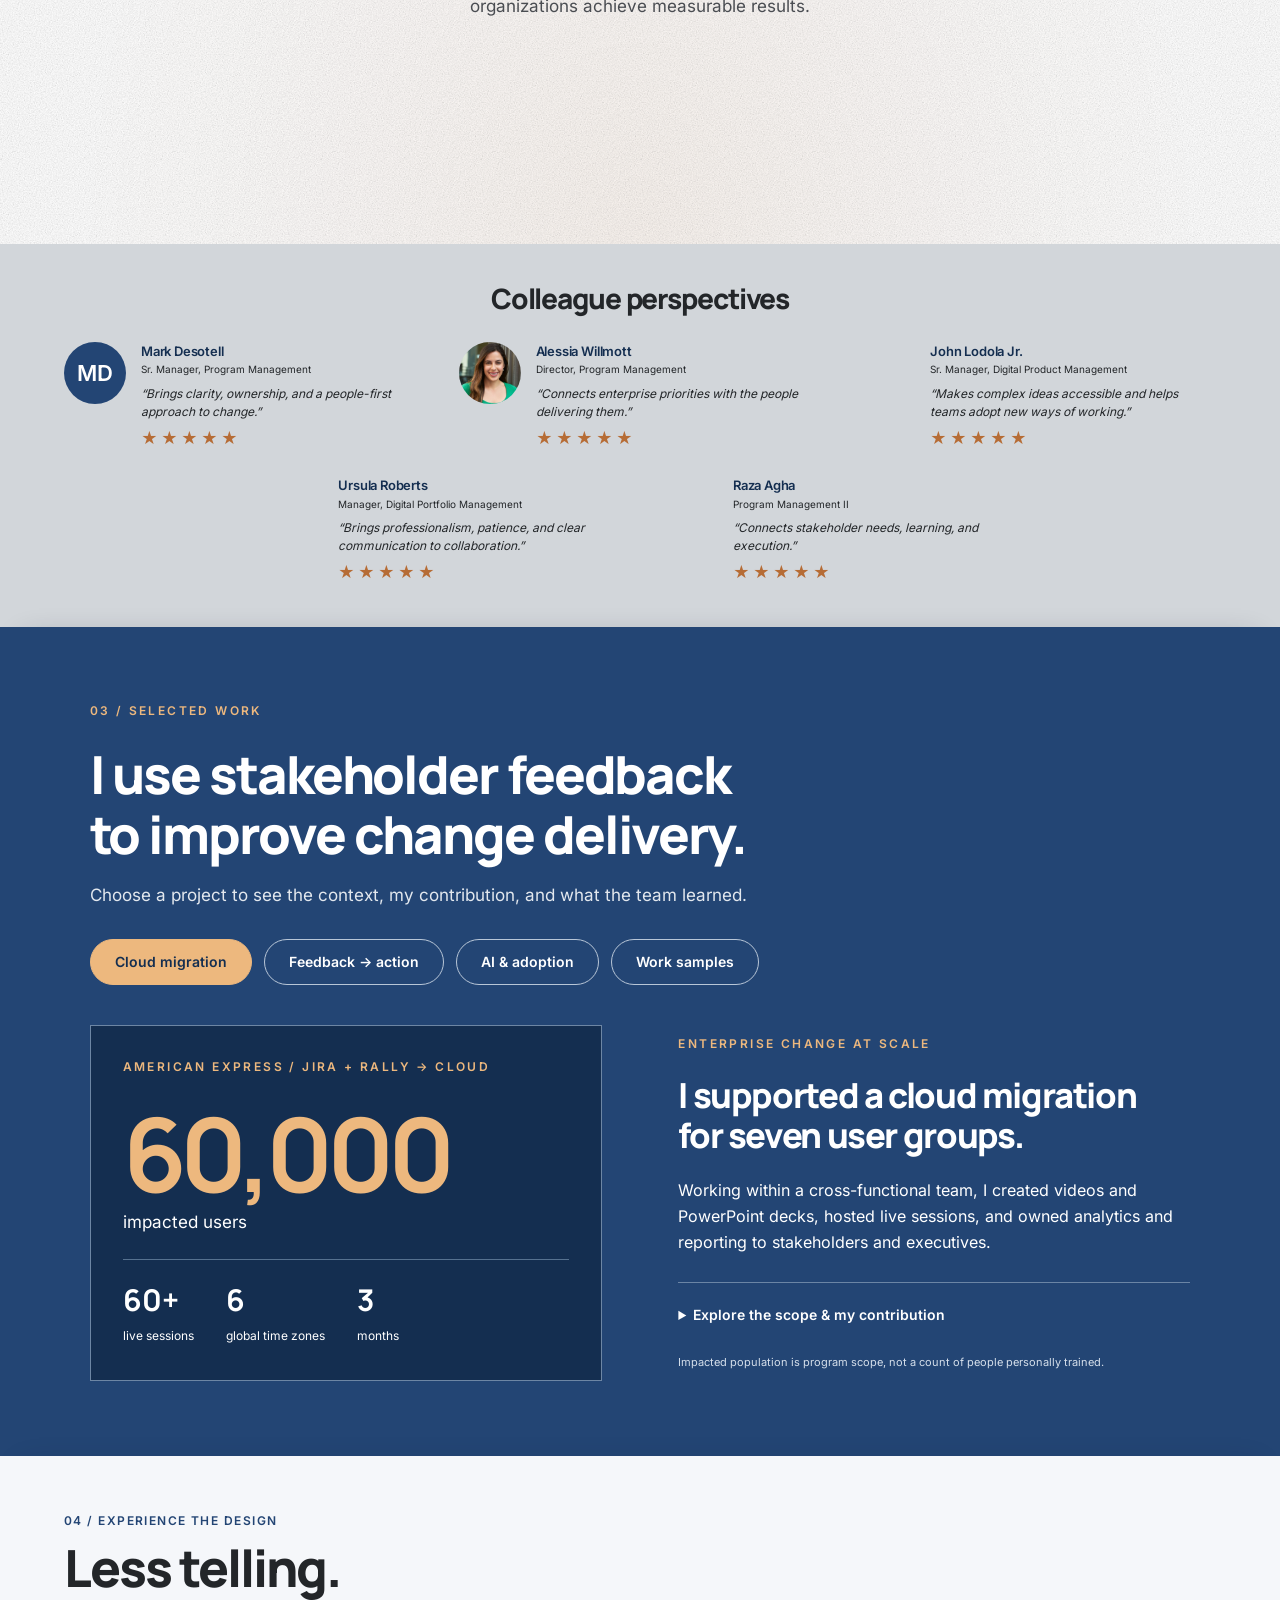
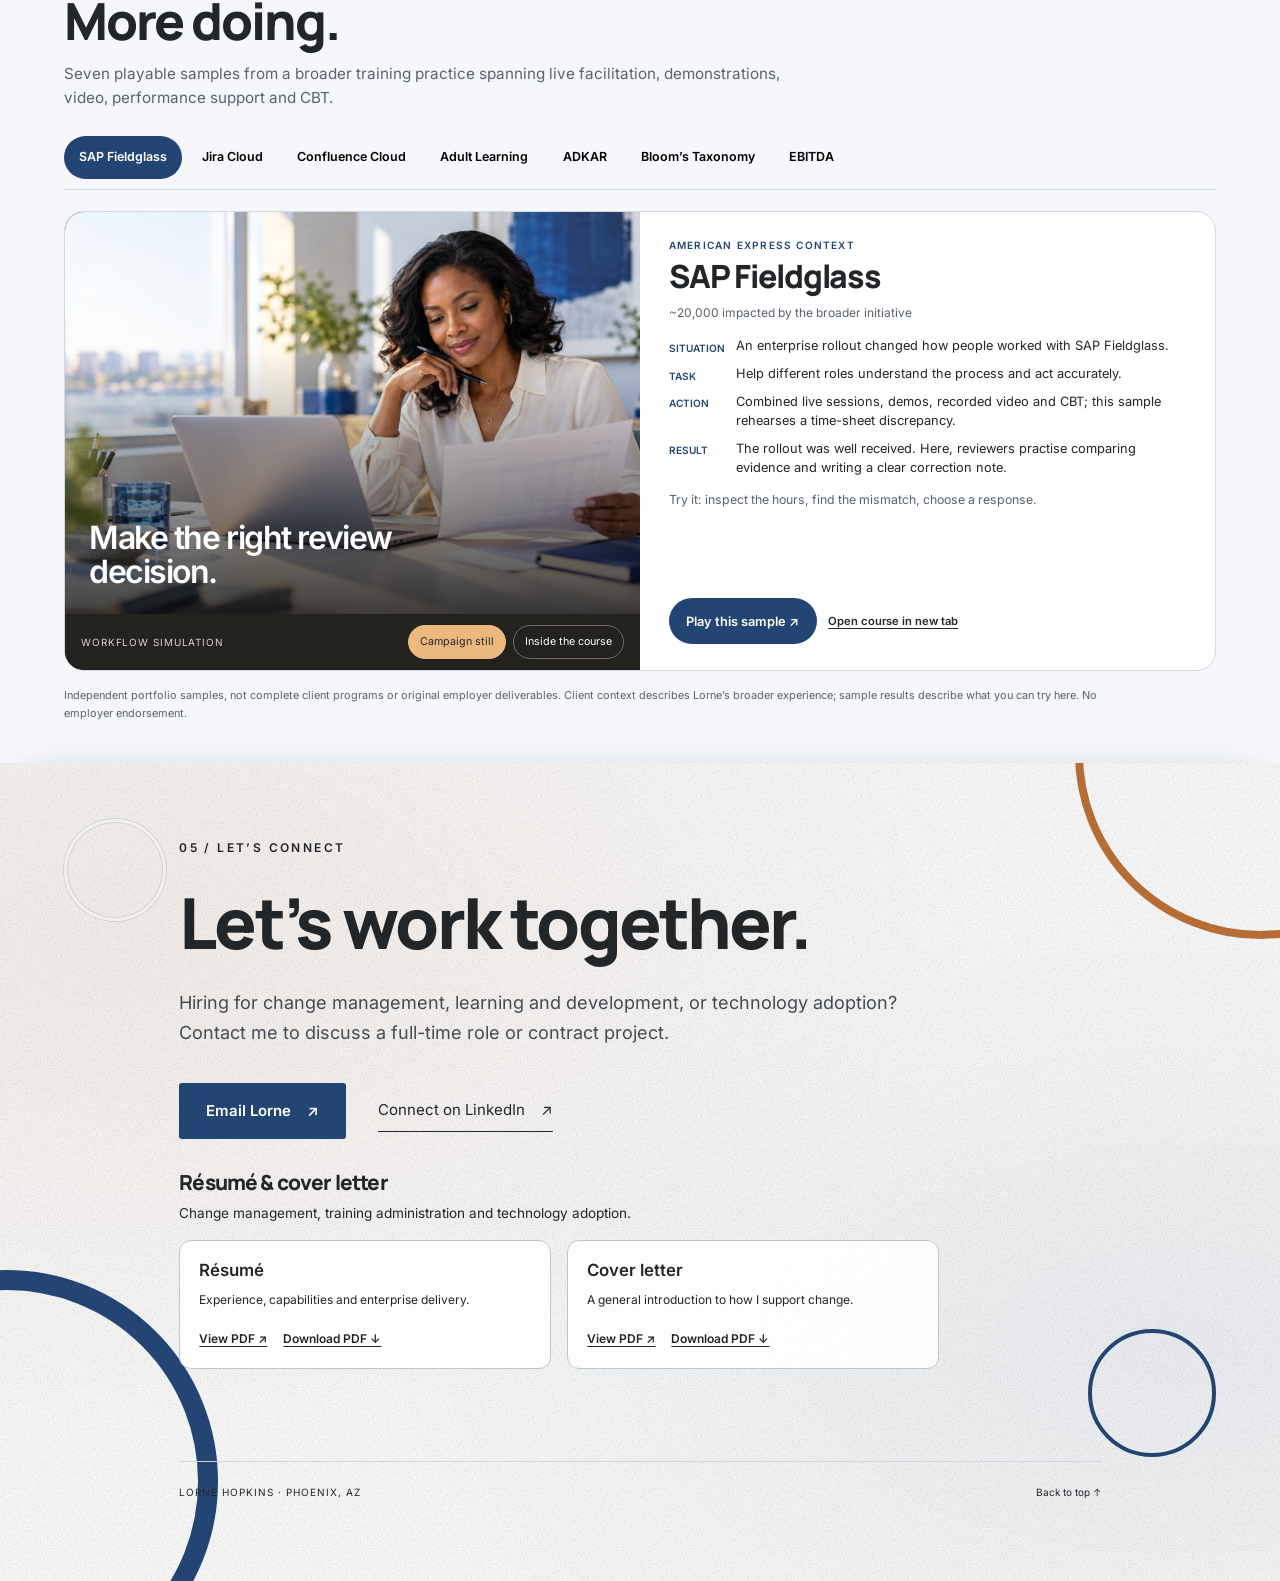
==== commit 0cbdc262: "Promote approved training and career downloads" ====
--- a/index.html
+++ b/index.html
@@ -1,398 +1,397 @@
 <!DOCTYPE html>
+
 <html lang="en">
- <head>
-  <meta charset="utf-8"/>
-  <meta content="width=device-width,initial-scale=1" name="viewport"/>
-  <meta content="#234574" name="theme-color"/>
-  <meta content="Lorne Hopkins — change management, learning and development, and technology adoption. Explore enterprise projects and connect about a role or contract." name="description"/>
-  <title>
+<head>
+<meta charset="utf-8"/>
+<meta content="width=device-width,initial-scale=1" name="viewport"/>
+<meta content="#234574" name="theme-color"/>
+<meta content="Lorne Hopkins — change management, learning and development, and technology adoption. Explore enterprise projects and connect about a role or contract." name="description"/>
+<title>
    Lorne Hopkins | Change, Learning &amp; Adoption
   </title>
-  <link href="assets/favicon.svg" rel="icon" type="image/svg+xml"/>
-  <link rel="preload" as="image" href="assets/hero.webp" imagesrcset="assets/hero-small.webp 530w, assets/hero.webp 1060w" imagesizes="(max-width: 700px) 90vw, 60vh" fetchpriority="high"/>
-  <script>if (!matchMedia('(prefers-reduced-motion: reduce)').matches) { document.documentElement.classList.add('hero-intro'); setTimeout(function () { document.documentElement.classList.remove('hero-intro'); }, 4500); }</script>
-  <link href="css/fonts.css" rel="stylesheet"/>
-  <link href="css/styles.css?v=mobile-divider-3" rel="stylesheet"/>
-  <script defer="" src="js/main.js?v=depth-1">
-  </script>
- </head>
- <body>
-  <a class="skip" href="#about">
+<link href="favicon.svg" rel="icon" type="image/svg+xml"/>
+<link as="image" fetchpriority="high" href="hero.webp" imagesizes="(max-width: 700px) 90vw, 60vh" imagesrcset="assets/hero-small.webp 530w, assets/hero.webp 1060w" rel="preload"/>
+<script>if (!matchMedia('(prefers-reduced-motion: reduce)').matches) { document.documentElement.classList.add('hero-intro'); setTimeout(function () { document.documentElement.classList.remove('hero-intro'); }, 4500); }</script>
+<link href="fonts.css?v=approved-20261009" rel="stylesheet"/>
+<link href="styles.css?v=approved-20261009" rel="stylesheet"/>
+<script defer="" src="main.js?v=approved-20261009">
+</script>
+<link href="training.css?v=approved-20261009" rel="stylesheet"/><link href="showcase-theme.css?v=approved-20261009" rel="stylesheet"/><script defer="" src="training-data.js?v=approved-20261009"></script><script defer="" src="training.js?v=approved-20261009"></script></head>
+<body>
+<a class="skip" href="#about">
    Skip to content
   </a>
-  <header class="site-header">
-   <a aria-label="Lorne Hopkins — home" class="brand" href="#home">
+<header class="site-header">
+<a aria-label="Lorne Hopkins — home" class="brand" href="#home">
     LORNE HOPKINS
     <span>
      CHANGE · LEARNING · ADOPTION
     </span>
-   </a>
-   <button aria-controls="primary-nav" aria-expanded="false" class="menu-toggle" type="button">
+</a>
+<button aria-controls="primary-nav" aria-expanded="false" class="menu-toggle" type="button">
     Menu
     <span aria-hidden="true">
      ☰
     </span>
-   </button>
-   <nav aria-label="Main navigation" id="primary-nav">
-    <a aria-current="location" href="#home">
+</button>
+<nav aria-label="Main navigation" id="primary-nav">
+<a aria-current="location" href="#home">
      Home
     </a>
-    <a href="#about">
+<a href="#about">
      About
     </a>
-    <a href="#work">
+<a href="#work">
      Work
     </a>
-    <a class="nav-contact" href="#contact">
+<a href="#training">Training samples</a><a href="#downloads">Résumé</a>
+<a class="nav-contact" href="#contact">
      Contact
      <span aria-hidden="true">
       ↗
      </span>
-    </a>
-   </nav>
-  </header>
-  <main>
-   <div class="scene" style="--scene-order: 1">
-    <div class="section-sheet">
-     <!-- 01 HOME: portrait, headline and rings -->
-     <section aria-labelledby="hero-title" class="hero screen" id="home">
-      <div class="matte-surface" aria-hidden="true"></div>
-      <div aria-hidden="true" class="rings">
-       <i class="ring ring-one">
-       </i>
-       <i class="ring ring-two">
-       </i>
-       <i class="ring ring-three">
-       </i>
-       <i class="ring ring-four">
-       </i>
-       <i class="ring ring-five">
-       </i>
-      </div>
-      <h1 id="hero-title">
-       <span>
+</a></nav>
+</header>
+<main>
+<div class="scene" style="--scene-order: 1">
+<div class="section-sheet">
+<!-- 01 HOME: portrait, headline and rings -->
+<section aria-labelledby="hero-title" class="hero screen" id="home">
+<div aria-hidden="true" class="matte-surface"></div>
+<div aria-hidden="true" class="rings">
+<i class="ring ring-one">
+</i>
+<i class="ring ring-two">
+</i>
+<i class="ring ring-three">
+</i>
+<i class="ring ring-four">
+</i>
+<i class="ring ring-five">
+</i>
+</div>
+<h1 id="hero-title">
+<span>
         CHANGE
        </span>
-       <span>
+<span>
         MANAGEMENT
        </span>
-      </h1>
-      <div class="hero-person">
-       <svg class="hero-trace" viewBox="0 0 265 371" aria-hidden="true" focusable="false"><path d="M118,12 L120,12 L120,13 L125,13 L125,14 L126,14 L126,13 L127,13 L127,12 L128,12 L128,13 L129,13 L129,14 L130,14 L130,15 L131,15 L131,16 L133,16 L133,15 L136,15 L136,16 L137,16 L137,17 L139,17 L139,18 L140,18 L140,19 L142,19 L142,20 L143,20 L143,21 L144,21 L144,23 L145,23 L145,24 L146,24 L146,25 L147,25 L147,28 L148,28 L148,34 L149,34 L149,43 L151,43 L151,44 L152,44 L152,46 L153,46 L153,50 L152,50 L152,55 L151,55 L151,58 L150,58 L150,59 L148,59 L148,60 L147,60 L147,67 L148,67 L148,68 L149,68 L149,69 L152,69 L152,70 L155,70 L155,71 L157,71 L157,72 L159,72 L159,73 L161,73 L161,74 L162,74 L162,75 L165,75 L165,76 L167,76 L167,77 L171,77 L171,78 L174,78 L174,79 L178,79 L178,80 L181,80 L181,81 L184,81 L184,82 L188,82 L188,83 L190,83 L190,84 L193,84 L193,85 L194,85 L194,87 L195,87 L195,91 L196,91 L196,94 L197,94 L197,98 L198,98 L198,100 L199,100 L199,103 L200,103 L200,107 L201,107 L201,112 L202,112 L202,115 L214,115 L214,116 L216,116 L216,117 L217,117 L217,118 L218,118 L218,121 L219,121 L219,128 L220,128 L220,159 L221,159 L221,160 L227,160 L227,161 L229,161 L229,162 L230,162 L230,163 L231,163 L231,164 L232,164 L232,165 L234,165 L234,166 L235,166 L235,167 L236,167 L236,168 L237,168 L237,169 L238,169 L238,170 L239,170 L239,171 L240,171 L240,172 L241,172 L241,173 L242,173 L242,174 L244,174 L244,175 L245,175 L245,177 L246,177 L246,181 L247,181 L247,272 L246,272 L246,276 L245,276 L245,277 L243,277 L243,278 L242,278 L242,286 L241,286 L241,300 L240,300 L240,312 L239,312 L239,314 L238,314 L238,315 L233,315 L233,314 L232,314 L232,312 L231,312 L231,301 L230,301 L230,288 L229,288 L229,278 L223,278 L223,277 L220,277 L220,278 L219,278 L219,298 L218,298 L218,299 L216,299 L216,300 L215,300 L215,301 L213,301 L213,302 L210,302 L210,303 L208,303 L208,304 L206,304 L206,309 L207,309 L207,310 L206,310 L206,312 L207,312 L207,313 L208,313 L208,314 L209,314 L209,315 L211,315 L211,316 L212,316 L212,317 L213,317 L213,319 L214,319 L214,323 L215,323 L215,324 L216,324 L216,326 L217,326 L217,327 L215,327 L215,325 L214,325 L214,323 L213,323 L213,322 L212,322 L212,324 L213,324 L213,326 L214,326 L214,328 L215,328 L215,329 L216,329 L216,331 L217,331 L217,332 L218,332 L218,334 L219,334 L219,335 L220,335 L220,336 L221,336 L221,337 L222,337 L222,338 L223,338 L223,339 L224,339 L224,341 L225,341 L225,343 L226,343 L226,345 L227,345 L227,347 L228,347 L228,356 L226,356 L226,357 L209,357 L209,358 L201,358 L201,357 L196,357 L196,356 L194,356 L194,355 L192,355 L192,354 L191,354 L191,353 L190,353 L190,351 L189,351 L189,347 L188,347 L188,346 L186,346 L186,345 L184,345 L184,344 L181,344 L181,343 L179,343 L179,342 L177,342 L177,341 L176,341 L176,340 L175,340 L175,339 L174,339 L174,331 L175,331 L175,324 L176,324 L176,318 L177,318 L177,315 L178,315 L178,313 L179,313 L179,310 L180,310 L180,308 L181,308 L181,307 L182,307 L182,306 L183,306 L183,303 L182,303 L182,301 L181,301 L181,278 L180,278 L180,277 L168,277 L168,278 L167,278 L167,277 L152,277 L152,278 L151,278 L151,277 L144,277 L144,278 L141,278 L141,277 L136,277 L136,278 L135,278 L135,277 L117,277 L117,278 L108,278 L108,279 L109,279 L109,282 L110,282 L110,286 L111,286 L111,289 L112,289 L112,291 L113,291 L113,293 L114,293 L114,294 L117,294 L117,295 L118,295 L118,296 L119,296 L119,298 L120,298 L120,300 L121,300 L121,302 L122,302 L122,306 L123,306 L123,311 L124,311 L124,317 L125,317 L125,324 L124,324 L124,326 L122,326 L122,327 L120,327 L120,328 L116,328 L116,329 L113,329 L113,330 L109,330 L109,331 L106,331 L106,332 L104,332 L104,333 L102,333 L102,334 L101,334 L101,337 L100,337 L100,338 L99,338 L99,339 L98,339 L98,340 L96,340 L96,341 L94,341 L94,342 L90,342 L90,343 L68,343 L68,342 L64,342 L64,341 L62,341 L62,334 L63,334 L63,332 L64,332 L64,331 L65,331 L65,329 L66,329 L66,328 L67,328 L67,327 L68,327 L68,326 L69,326 L69,325 L70,325 L70,324 L71,324 L71,323 L73,323 L73,322 L74,322 L74,321 L75,321 L75,320 L76,320 L76,319 L77,319 L77,317 L78,317 L78,316 L79,316 L79,315 L80,315 L80,314 L81,314 L81,312 L82,312 L82,311 L81,311 L81,312 L78,312 L78,309 L79,309 L79,311 L81,311 L81,310 L82,310 L82,309 L83,309 L83,308 L84,308 L84,306 L85,306 L85,305 L84,305 L84,306 L82,306 L82,307 L81,307 L81,308 L80,308 L80,309 L79,309 L79,307 L80,307 L80,306 L81,306 L81,305 L82,305 L82,304 L84,304 L84,303 L86,303 L86,302 L88,302 L88,301 L89,301 L89,300 L90,300 L90,298 L89,298 L89,295 L88,295 L88,293 L80,293 L80,294 L72,294 L72,293 L70,293 L70,289 L69,289 L69,284 L68,284 L68,279 L67,279 L67,278 L55,278 L55,282 L53,282 L53,283 L50,283 L50,282 L48,282 L48,278 L41,278 L41,281 L40,281 L40,294 L39,294 L39,307 L38,307 L38,314 L34,314 L34,315 L33,315 L33,314 L30,314 L30,303 L29,303 L29,290 L28,290 L28,278 L25,278 L25,277 L24,277 L24,236 L23,236 L23,181 L24,181 L24,177 L25,177 L25,175 L26,175 L26,174 L27,174 L27,173 L28,173 L28,172 L29,172 L29,171 L31,171 L31,170 L32,170 L32,168 L33,168 L33,167 L35,167 L35,166 L36,166 L36,165 L37,165 L37,164 L38,164 L38,163 L39,163 L39,162 L40,162 L40,161 L42,161 L42,160 L46,160 L46,159 L49,159 L49,160 L50,160 L50,143 L51,143 L51,125 L52,125 L52,119 L53,119 L53,118 L54,118 L54,116 L56,116 L56,115 L64,115 L64,114 L65,114 L65,108 L66,108 L66,105 L67,105 L67,102 L68,102 L68,99 L69,99 L69,95 L70,95 L70,93 L71,93 L71,88 L72,88 L72,86 L75,86 L75,85 L77,85 L77,84 L80,84 L80,83 L83,83 L83,82 L85,82 L85,81 L88,81 L88,80 L91,80 L91,79 L94,79 L94,78 L96,78 L96,77 L98,77 L98,76 L100,76 L100,75 L102,75 L102,74 L104,74 L104,73 L106,73 L106,72 L108,72 L108,71 L109,71 L109,70 L108,70 L108,68 L107,68 L107,66 L106,66 L106,65 L105,65 L105,61 L104,61 L104,59 L103,59 L103,57 L102,57 L102,53 L101,53 L101,51 L102,51 L102,49 L101,49 L101,47 L102,47 L102,46 L103,46 L103,45 L102,45 L102,42 L101,42 L101,30 L102,30 L102,26 L103,26 L103,25 L104,25 L104,24 L105,24 L105,23 L106,23 L106,20 L107,20 L107,19 L109,19 L109,18 L111,18 L111,17 L113,17 L113,16 L114,16 L114,15 L117,15 L117,13 L118,13Z"/></svg>
-       <img alt="Lorne Hopkins in a blue suit and white pocket square, seated in a cognac chair" decoding="async" fetchpriority="high" height="1484" src="assets/hero.webp" srcset="assets/hero-small.webp 530w, assets/hero.webp 1060w" sizes="(max-width: 700px) 90vw, 60vh" width="1060"/>
-      </div>
-      <a class="scroll-cue" href="#about">
+</h1>
+<div class="hero-person">
+<svg aria-hidden="true" class="hero-trace" focusable="false" viewbox="0 0 265 371"><path d="M118,12 L120,12 L120,13 L125,13 L125,14 L126,14 L126,13 L127,13 L127,12 L128,12 L128,13 L129,13 L129,14 L130,14 L130,15 L131,15 L131,16 L133,16 L133,15 L136,15 L136,16 L137,16 L137,17 L139,17 L139,18 L140,18 L140,19 L142,19 L142,20 L143,20 L143,21 L144,21 L144,23 L145,23 L145,24 L146,24 L146,25 L147,25 L147,28 L148,28 L148,34 L149,34 L149,43 L151,43 L151,44 L152,44 L152,46 L153,46 L153,50 L152,50 L152,55 L151,55 L151,58 L150,58 L150,59 L148,59 L148,60 L147,60 L147,67 L148,67 L148,68 L149,68 L149,69 L152,69 L152,70 L155,70 L155,71 L157,71 L157,72 L159,72 L159,73 L161,73 L161,74 L162,74 L162,75 L165,75 L165,76 L167,76 L167,77 L171,77 L171,78 L174,78 L174,79 L178,79 L178,80 L181,80 L181,81 L184,81 L184,82 L188,82 L188,83 L190,83 L190,84 L193,84 L193,85 L194,85 L194,87 L195,87 L195,91 L196,91 L196,94 L197,94 L197,98 L198,98 L198,100 L199,100 L199,103 L200,103 L200,107 L201,107 L201,112 L202,112 L202,115 L214,115 L214,116 L216,116 L216,117 L217,117 L217,118 L218,118 L218,121 L219,121 L219,128 L220,128 L220,159 L221,159 L221,160 L227,160 L227,161 L229,161 L229,162 L230,162 L230,163 L231,163 L231,164 L232,164 L232,165 L234,165 L234,166 L235,166 L235,167 L236,167 L236,168 L237,168 L237,169 L238,169 L238,170 L239,170 L239,171 L240,171 L240,172 L241,172 L241,173 L242,173 L242,174 L244,174 L244,175 L245,175 L245,177 L246,177 L246,181 L247,181 L247,272 L246,272 L246,276 L245,276 L245,277 L243,277 L243,278 L242,278 L242,286 L241,286 L241,300 L240,300 L240,312 L239,312 L239,314 L238,314 L238,315 L233,315 L233,314 L232,314 L232,312 L231,312 L231,301 L230,301 L230,288 L229,288 L229,278 L223,278 L223,277 L220,277 L220,278 L219,278 L219,298 L218,298 L218,299 L216,299 L216,300 L215,300 L215,301 L213,301 L213,302 L210,302 L210,303 L208,303 L208,304 L206,304 L206,309 L207,309 L207,310 L206,310 L206,312 L207,312 L207,313 L208,313 L208,314 L209,314 L209,315 L211,315 L211,316 L212,316 L212,317 L213,317 L213,319 L214,319 L214,323 L215,323 L215,324 L216,324 L216,326 L217,326 L217,327 L215,327 L215,325 L214,325 L214,323 L213,323 L213,322 L212,322 L212,324 L213,324 L213,326 L214,326 L214,328 L215,328 L215,329 L216,329 L216,331 L217,331 L217,332 L218,332 L218,334 L219,334 L219,335 L220,335 L220,336 L221,336 L221,337 L222,337 L222,338 L223,338 L223,339 L224,339 L224,341 L225,341 L225,343 L226,343 L226,345 L227,345 L227,347 L228,347 L228,356 L226,356 L226,357 L209,357 L209,358 L201,358 L201,357 L196,357 L196,356 L194,356 L194,355 L192,355 L192,354 L191,354 L191,353 L190,353 L190,351 L189,351 L189,347 L188,347 L188,346 L186,346 L186,345 L184,345 L184,344 L181,344 L181,343 L179,343 L179,342 L177,342 L177,341 L176,341 L176,340 L175,340 L175,339 L174,339 L174,331 L175,331 L175,324 L176,324 L176,318 L177,318 L177,315 L178,315 L178,313 L179,313 L179,310 L180,310 L180,308 L181,308 L181,307 L182,307 L182,306 L183,306 L183,303 L182,303 L182,301 L181,301 L181,278 L180,278 L180,277 L168,277 L168,278 L167,278 L167,277 L152,277 L152,278 L151,278 L151,277 L144,277 L144,278 L141,278 L141,277 L136,277 L136,278 L135,278 L135,277 L117,277 L117,278 L108,278 L108,279 L109,279 L109,282 L110,282 L110,286 L111,286 L111,289 L112,289 L112,291 L113,291 L113,293 L114,293 L114,294 L117,294 L117,295 L118,295 L118,296 L119,296 L119,298 L120,298 L120,300 L121,300 L121,302 L122,302 L122,306 L123,306 L123,311 L124,311 L124,317 L125,317 L125,324 L124,324 L124,326 L122,326 L122,327 L120,327 L120,328 L116,328 L116,329 L113,329 L113,330 L109,330 L109,331 L106,331 L106,332 L104,332 L104,333 L102,333 L102,334 L101,334 L101,337 L100,337 L100,338 L99,338 L99,339 L98,339 L98,340 L96,340 L96,341 L94,341 L94,342 L90,342 L90,343 L68,343 L68,342 L64,342 L64,341 L62,341 L62,334 L63,334 L63,332 L64,332 L64,331 L65,331 L65,329 L66,329 L66,328 L67,328 L67,327 L68,327 L68,326 L69,326 L69,325 L70,325 L70,324 L71,324 L71,323 L73,323 L73,322 L74,322 L74,321 L75,321 L75,320 L76,320 L76,319 L77,319 L77,317 L78,317 L78,316 L79,316 L79,315 L80,315 L80,314 L81,314 L81,312 L82,312 L82,311 L81,311 L81,312 L78,312 L78,309 L79,309 L79,311 L81,311 L81,310 L82,310 L82,309 L83,309 L83,308 L84,308 L84,306 L85,306 L85,305 L84,305 L84,306 L82,306 L82,307 L81,307 L81,308 L80,308 L80,309 L79,309 L79,307 L80,307 L80,306 L81,306 L81,305 L82,305 L82,304 L84,304 L84,303 L86,303 L86,302 L88,302 L88,301 L89,301 L89,300 L90,300 L90,298 L89,298 L89,295 L88,295 L88,293 L80,293 L80,294 L72,294 L72,293 L70,293 L70,289 L69,289 L69,284 L68,284 L68,279 L67,279 L67,278 L55,278 L55,282 L53,282 L53,283 L50,283 L50,282 L48,282 L48,278 L41,278 L41,281 L40,281 L40,294 L39,294 L39,307 L38,307 L38,314 L34,314 L34,315 L33,315 L33,314 L30,314 L30,303 L29,303 L29,290 L28,290 L28,278 L25,278 L25,277 L24,277 L24,236 L23,236 L23,181 L24,181 L24,177 L25,177 L25,175 L26,175 L26,174 L27,174 L27,173 L28,173 L28,172 L29,172 L29,171 L31,171 L31,170 L32,170 L32,168 L33,168 L33,167 L35,167 L35,166 L36,166 L36,165 L37,165 L37,164 L38,164 L38,163 L39,163 L39,162 L40,162 L40,161 L42,161 L42,160 L46,160 L46,159 L49,159 L49,160 L50,160 L50,143 L51,143 L51,125 L52,125 L52,119 L53,119 L53,118 L54,118 L54,116 L56,116 L56,115 L64,115 L64,114 L65,114 L65,108 L66,108 L66,105 L67,105 L67,102 L68,102 L68,99 L69,99 L69,95 L70,95 L70,93 L71,93 L71,88 L72,88 L72,86 L75,86 L75,85 L77,85 L77,84 L80,84 L80,83 L83,83 L83,82 L85,82 L85,81 L88,81 L88,80 L91,80 L91,79 L94,79 L94,78 L96,78 L96,77 L98,77 L98,76 L100,76 L100,75 L102,75 L102,74 L104,74 L104,73 L106,73 L106,72 L108,72 L108,71 L109,71 L109,70 L108,70 L108,68 L107,68 L107,66 L106,66 L106,65 L105,65 L105,61 L104,61 L104,59 L103,59 L103,57 L102,57 L102,53 L101,53 L101,51 L102,51 L102,49 L101,49 L101,47 L102,47 L102,46 L103,46 L103,45 L102,45 L102,42 L101,42 L101,30 L102,30 L102,26 L103,26 L103,25 L104,25 L104,24 L105,24 L105,23 L106,23 L106,20 L107,20 L107,19 L109,19 L109,18 L111,18 L111,17 L113,17 L113,16 L114,16 L114,15 L117,15 L117,13 L118,13Z"></path></svg>
+<img alt="Lorne Hopkins in a blue suit and white pocket square, seated in a cognac chair" decoding="async" fetchpriority="high" height="1484" sizes="(max-width: 700px) 90vw, 60vh" src="hero.webp" srcset="hero-small.webp 530w, hero.webp 1060w" width="1060"/>
+</div>
+<a class="scroll-cue" href="#about">
        Explore my work
        <span aria-hidden="true">
         ↓
        </span>
-      </a>
-     </section>
-     <aside aria-label="Companies I have worked with" class="company-strip">
-      <p>
+</a>
+</section>
+<aside aria-label="Companies I have worked with" class="company-strip">
+<p>
        Companies I’ve worked with
       </p>
-      <div class="companies">
-       <span class="amex">
-        <img alt="American Express" decoding="async" height="38" src="assets/americanexpress.svg" width="100"/>
-       </span>
-       <span class="schwab">
+<div class="companies">
+<span class="amex">
+<img alt="American Express" decoding="async" height="38" src="americanexpress.svg" width="100"/>
+</span>
+<span class="schwab">
         Charles
         <br/>
         SCHWAB
        </span>
-       <span class="nike">
-        <img alt="Nike" decoding="async" height="38" src="assets/nike.svg" width="100"/>
-       </span>
-       <span class="intuit">
-        <img alt="Intuit" decoding="async" height="38" src="assets/intuit.svg" width="100"/>
-       </span>
-       <span class="apple">
-        <img alt="Apple" decoding="async" height="38" src="assets/apple.svg" width="100"/>
-       </span>
-       <span class="statefarm">
+<span class="nike">
+<img alt="Nike" decoding="async" height="38" src="nike.svg" width="100"/>
+</span>
+<span class="intuit">
+<img alt="Intuit" decoding="async" height="38" src="intuit.svg" width="100"/>
+</span>
+<span class="apple">
+<img alt="Apple" decoding="async" height="38" src="apple.svg" width="100"/>
+</span>
+<span class="statefarm">
         State Farm
        </span>
-       <span class="concentrix">
+<span class="concentrix">
         CONCENTRIX
        </span>
-       <span class="gatestone">
+<span class="gatestone">
         GATESTONE
        </span>
-      </div>
-     </aside>
-    </div>
-   </div>
-   <div class="scene" style="--scene-order: 2">
-    <div class="section-sheet">
-     <!-- 02 ABOUT: laptop images and value statement -->
-     <section aria-labelledby="about-title" class="about screen" id="about">
-      <div class="matte-surface" aria-hidden="true"></div>
-      <figure class="laptop left">
-       <img alt="Lorne listening during a live online learning session on a laptop" decoding="async" height="1024" loading="lazy" src="assets/live-session.webp" width="1536"/>
-       <figcaption>
+</div>
+</aside>
+</div>
+</div>
+<div class="scene" style="--scene-order: 2">
+<div class="section-sheet">
+<!-- 02 ABOUT: laptop images and value statement -->
+<section aria-labelledby="about-title" class="about screen" id="about">
+<div aria-hidden="true" class="matte-surface"></div>
+<figure class="laptop left">
+<img alt="Lorne listening during a live online learning session on a laptop" decoding="async" height="1024" loading="lazy" src="live-session.webp" width="1536"/>
+<figcaption>
         Live learning
        </figcaption>
-      </figure>
-      <div class="about-copy">
-       <p class="eyebrow">
+</figure>
+<div class="about-copy">
+<p class="eyebrow">
         02 / PEOPLE AT THE CENTER
        </p>
-       <h2 id="about-title">
+<h2 id="about-title">
         I help large enterprises navigate change and make strategic decisions that turn business priorities into action.
        </h2>
-       <p>
+<p>
         For over 15 years, I’ve led learning, development, and change initiatives that help people adopt new ways of working and organizations achieve measurable results.
        </p>
-      </div>
-      <figure class="laptop right">
-       <img alt="Lorne presenting instructor-led training on a laptop" decoding="async" height="1024" loading="lazy" src="assets/instructor-session.webp" width="1536"/>
-       <figcaption>
+</div>
+<figure class="laptop right">
+<img alt="Lorne presenting instructor-led training on a laptop" decoding="async" height="1024" loading="lazy" src="instructor-session.webp" width="1536"/>
+<figcaption>
         Instructor-led training
        </figcaption>
-      </figure>
-     </section>
-     <!-- COLLEAGUE PERSPECTIVES: approved reviews -->
-     <aside aria-labelledby="colleague-title" class="testimonials">
-      <div class="testimonial-heading">
-       <h2 id="colleague-title">
+</figure>
+</section>
+<!-- COLLEAGUE PERSPECTIVES: approved reviews -->
+<aside aria-labelledby="colleague-title" class="testimonials">
+<div class="testimonial-heading">
+<h2 id="colleague-title">
         Colleague perspectives
        </h2>
-      </div>
-      <div class="colleagues">
-       <article class="colleague">
-        <span aria-label="Photo placeholder for Mark Desotell" class="initials">
+</div>
+<div class="colleagues">
+<article class="colleague">
+<span aria-label="Photo placeholder for Mark Desotell" class="initials">
          MD
         </span>
-        <div>
-         <h3>
+<div>
+<h3>
           Mark Desotell
          </h3>
-         <p class="role">
+<p class="role">
           Sr. Manager, Program Management
          </p>
-         <p class="quote">
-          <em>“Brings clarity, ownership, and a people-first approach to change.”</em>
-         </p>
-         <p class="review-stars" aria-label="5 out of 5 stars"><span aria-hidden="true">★★★★★</span></p>
-        </div>
-       </article>
-       <article class="colleague">
-        <img alt="Alessia Willmott" decoding="async" height="719" loading="lazy" src="assets/alessia-willmott.jpg" width="719"/>
-        <div>
-         <h3>
+<p class="quote">
+<em>“Brings clarity, ownership, and a people-first approach to change.”</em>
+</p>
+<p aria-label="5 out of 5 stars" class="review-stars"><span aria-hidden="true">★★★★★</span></p>
+</div>
+</article>
+<article class="colleague">
+<img alt="Alessia Willmott" decoding="async" height="719" loading="lazy" src="alessia-willmott.jpg" width="719"/>
+<div>
+<h3>
           Alessia Willmott
          </h3>
-         <p class="role">
+<p class="role">
           Director, Program Management
          </p>
-         <p class="quote">
-          <em>“Connects enterprise priorities with the people delivering them.”</em>
-         </p>
-         <p class="review-stars" aria-label="5 out of 5 stars"><span aria-hidden="true">★★★★★</span></p>
-        </div>
-       </article>
-       <article class="colleague">
-        <img alt="John Lodola Jr." decoding="async" height="800" loading="lazy" src="assets/john-lodola.jpg" width="800"/>
-        <div>
-         <h3>
+<p class="quote">
+<em>“Connects enterprise priorities with the people delivering them.”</em>
+</p>
+<p aria-label="5 out of 5 stars" class="review-stars"><span aria-hidden="true">★★★★★</span></p>
+</div>
+</article>
+<article class="colleague">
+<img alt="John Lodola Jr." decoding="async" height="800" loading="lazy" src="john-lodola.jpg" width="800"/>
+<div>
+<h3>
           John Lodola Jr.
          </h3>
-         <p class="role">
+<p class="role">
           Sr. Manager, Digital Product Management
          </p>
-         <p class="quote">
-          <em>“Makes complex ideas accessible and helps teams adopt new ways of working.”</em>
-         </p>
-         <p class="review-stars" aria-label="5 out of 5 stars"><span aria-hidden="true">★★★★★</span></p>
-        </div>
-       </article>
-       <article class="colleague">
-        <img alt="Ursula Roberts" decoding="async" height="800" loading="lazy" src="assets/ursula-roberts.jpg" width="800"/>
-        <div>
-         <h3>
+<p class="quote">
+<em>“Makes complex ideas accessible and helps teams adopt new ways of working.”</em>
+</p>
+<p aria-label="5 out of 5 stars" class="review-stars"><span aria-hidden="true">★★★★★</span></p>
+</div>
+</article>
+<article class="colleague">
+<img alt="Ursula Roberts" decoding="async" height="800" loading="lazy" src="ursula-roberts.jpg" width="800"/>
+<div>
+<h3>
           Ursula Roberts
          </h3>
-         <p class="role">
+<p class="role">
           Manager, Digital Portfolio Management
          </p>
-         <p class="quote">
-          <em>“Brings professionalism, patience, and clear communication to collaboration.”</em>
-         </p>
-         <p class="review-stars" aria-label="5 out of 5 stars"><span aria-hidden="true">★★★★★</span></p>
-        </div>
-       </article>
-       <article class="colleague">
-        <img alt="Raza Agha" decoding="async" height="800" loading="lazy" src="assets/raza-agha-candidate.jpg" width="800"/>
-        <div>
-         <h3>
+<p class="quote">
+<em>“Brings professionalism, patience, and clear communication to collaboration.”</em>
+</p>
+<p aria-label="5 out of 5 stars" class="review-stars"><span aria-hidden="true">★★★★★</span></p>
+</div>
+</article>
+<article class="colleague">
+<img alt="Raza Agha" decoding="async" height="800" loading="lazy" src="raza-agha-candidate.jpg" width="800"/>
+<div>
+<h3>
           Raza Agha
          </h3>
-         <p class="role">
+<p class="role">
           Program Management II
          </p>
-         <p class="quote">
-          <em>“Connects stakeholder needs, learning, and execution.”</em>
-         </p>
-         <p class="review-stars" aria-label="5 out of 5 stars"><span aria-hidden="true">★★★★★</span></p>
-        </div>
-       </article>
-      </div>
-     </aside>
-    </div>
-   </div>
-   <div class="scene" style="--scene-order: 3">
-    <div class="section-sheet">
-     <!-- 03 WORK: tabs and project panels -->
-     <section aria-labelledby="work-title" class="work screen" id="work">
-      <div class="section-heading">
-       <div>
-        <p class="label gold">
+<p class="quote">
+<em>“Connects stakeholder needs, learning, and execution.”</em>
+</p>
+<p aria-label="5 out of 5 stars" class="review-stars"><span aria-hidden="true">★★★★★</span></p>
+</div>
+</article>
+</div>
+</aside>
+</div>
+</div>
+<div class="scene" style="--scene-order: 3">
+<div class="section-sheet">
+<!-- 03 WORK: tabs and project panels -->
+<section aria-labelledby="work-title" class="work screen" id="work">
+<div class="section-heading">
+<div>
+<p class="label gold">
          03 / SELECTED WORK
         </p>
-        <h2 id="work-title">
+<h2 id="work-title">
          I use stakeholder feedback
          <br/>
          to improve change delivery.
         </h2>
-       </div>
-       <p>
+</div>
+<p>
         Choose a project to see the context, my contribution, and what the team learned.
        </p>
-      </div>
-      <div aria-label="Choose a project" class="tabs" role="tablist">
-       <button aria-controls="jira" aria-selected="true" data-panel="jira" id="tab-jira" role="tab" tabindex="0" type="button">
+</div>
+<div aria-label="Choose a project" class="tabs" role="tablist">
+<button aria-controls="jira" aria-selected="true" data-panel="jira" id="tab-jira" role="tab" tabindex="0" type="button">
         Cloud migration
        </button>
-       <button aria-controls="feedback" aria-selected="false" data-panel="feedback" id="tab-feedback" role="tab" tabindex="-1" type="button">
+<button aria-controls="feedback" aria-selected="false" data-panel="feedback" id="tab-feedback" role="tab" tabindex="-1" type="button">
         Feedback → action
        </button>
-       <button aria-controls="ai" aria-selected="false" data-panel="ai" id="tab-ai" role="tab" tabindex="-1" type="button">
+<button aria-controls="ai" aria-selected="false" data-panel="ai" id="tab-ai" role="tab" tabindex="-1" type="button">
         AI &amp; adoption
        </button>
-       <button aria-controls="samples" aria-selected="false" data-panel="samples" id="tab-samples" role="tab" tabindex="-1" type="button">
+<button aria-controls="samples" aria-selected="false" data-panel="samples" id="tab-samples" role="tab" tabindex="-1" type="button">
         Work samples
        </button>
-      </div>
-      <article aria-labelledby="tab-jira" class="panel" id="jira" role="tabpanel" tabindex="0">
-       <div class="work-art">
-        <p class="label gold">
+</div>
+<article aria-labelledby="tab-jira" class="panel" id="jira" role="tabpanel" tabindex="0">
+<div class="work-art">
+<p class="label gold">
          American Express / Jira + Rally → Cloud
         </p>
-        <div>
-         <div class="big-stat">
+<div>
+<div class="big-stat">
           60,000
          </div>
-         <p class="stat-caption">
+<p class="stat-caption">
           impacted users
          </p>
-        </div>
-        <div class="microstats">
-         <div>
-          <strong>
-           59
-          </strong>
-          <span>
+</div>
+<div class="microstats">
+<div>
+<strong>60+</strong>
+<span>
            live sessions
           </span>
-         </div>
-         <div>
-          <strong>
+</div>
+<div>
+<strong>
            6
           </strong>
-          <span>
+<span>
            global time zones
           </span>
-         </div>
-         <div>
-          <strong>
+</div>
+<div>
+<strong>
            3
           </strong>
-          <span>
+<span>
            months
           </span>
-         </div>
-        </div>
-       </div>
-       <div class="case-copy">
-        <p class="label gold">
+</div>
+</div>
+</div>
+<div class="case-copy">
+<p class="label gold">
          Enterprise change at scale
         </p>
-        <h3>
+<h3>
          I supported a cloud migration
          <br/>
          for seven user groups.
         </h3>
-        <p>
+<p>
          Working within a cross-functional team, I created videos and PowerPoint decks, hosted live sessions, and owned analytics and reporting to stakeholders and executives.
         </p>
-        <details>
-         <summary>
+<details>
+<summary>
           Explore the scope &amp; my contribution
          </summary>
-         <div class="detail">
-          <p>
+<div class="detail">
+<p>
            Jira Data Center and Rally to Jira Cloud: a three-month program across US West, US East, Manila, New Delhi, Sydney and London. I also partnered on messaging, communications and resource coordination.
           </p>
-          <p>
+<p>
            Related initiatives: Confluence Cloud (20,000 impacted users), data center transfer (10,000), and SAP Fieldglass (20,000), with delivery scope tailored to each.
           </p>
-         </div>
-        </details>
-        <p class="scope">
+</div>
+</details>
+<p class="scope">
          Impacted population is program scope, not a count of people personally trained.
         </p>
-       </div>
-      </article>
-      <article aria-labelledby="tab-feedback" class="panel" hidden="" id="feedback" role="tabpanel" tabindex="0">
-       <div class="work-art">
-        <p class="label gold">
+</div>
+</article>
+<article aria-labelledby="tab-feedback" class="panel" hidden="" id="feedback" role="tabpanel" tabindex="0">
+<div class="work-art">
+<p class="label gold">
          The decision that changed the approach
         </p>
-        <div>
-         <div class="big-stat" style="font-size:clamp(35px,4vw,58px)">
+<div>
+<div class="big-stat" style="font-size:clamp(35px,4vw,58px)">
           Feedback shaped
           <br/>
           our training
           <br/>
           approach.
          </div>
-        </div>
-       </div>
-       <div class="case-copy">
-        <p class="label gold">
+</div>
+</div>
+<div class="case-copy">
+<p class="label gold">
          Qualtrics + AI-assisted analysis
         </p>
-        <h3>
+<h3>
          I used feedback to recommend
          <br/>
          more demos and Q&amp;A.
         </h3>
-        <p>
+<p>
          I built feedback systems using surveys, session chats and transcripts, and stakeholder reviews. The insights helped our team shift from videos and instruction to interactive demos and Q&amp;A.
         </p>
-        <details>
-         <summary>
+<details>
+<summary>
           See the insight, pivot &amp; observations
          </summary>
-         <div class="detail">
-          <p>
+<div class="detail">
+<p>
            Our original model prioritized consistency. Feedback revealed disengagement and frustration. I used ChatGPT to help identify recurring questions, themes and underlying issues, then communicated findings to inform our approach.
           </p>
-          <p>
+<p>
            The team pivoted to encourage curiosity and participation. After launch, we observed higher tool and resource use, greater self-enablement and reduced negative sentiment. These are qualitative program observations, not results attributable solely to one format change.
           </p>
-         </div>
-        </details>
-       </div>
-      </article>
-      <article aria-labelledby="tab-ai" class="panel" hidden="" id="ai" role="tabpanel" tabindex="0">
-       <div class="work-art">
-        <p class="label gold">
+</div>
+</details>
+</div>
+</article>
+<article aria-labelledby="tab-ai" class="panel" hidden="" id="ai" role="tabpanel" tabindex="0">
+<div class="work-art">
+<p class="label gold">
          Make emerging tools useful
         </p>
-        <div>
-         <div class="big-stat" style="font-size:clamp(33px,4vw,55px)">
+<div>
+<div class="big-stat" style="font-size:clamp(33px,4vw,55px)">
           ROVO.
           <br/>
           COPILOT.
@@ -401,149 +400,154 @@
           <br/>
           CLAUDE.
          </div>
-        </div>
-       </div>
-       <div class="case-copy">
-        <p class="label gold">
+</div>
+</div>
+<div class="case-copy">
+<p class="label gold">
          AI socialization &amp; enablement
         </p>
-        <h3>
+<h3>
          I help colleagues explore
          <br/>
          AI tools for their work.
         </h3>
-        <p>
+<p>
          I support awareness and practical use of Rovo, Copilot, ChatGPT and Claude. My work includes explaining capabilities and helping colleagues explore plugins and workflow improvements.
         </p>
-        <details>
-         <summary>
+<details>
+<summary>
           My toolkit &amp; wider experience
          </summary>
-         <div class="detail">
-          <p>
+<div class="detail">
+<p>
            Qualtrics, PowerPoint, Camtasia, Adobe Creative Cloud, Webex, Slack, Articulate 360, SharePoint, Jira and Confluence.
           </p>
-          <p>
+<p>
            My career spans American Express, Charles Schwab, Concentrix, Gatestone and consulting through LAJH Endeavors—connecting learning, quality, operations and technology change.
           </p>
-         </div>
-        </details>
-       </div>
-      </article>
-      <article aria-labelledby="tab-samples" class="panel" hidden="" id="samples" role="tabpanel" tabindex="0">
-       <div class="sample-grid">
-        <a class="sample" href="https://github.com/LorneH12/Schwab-Learning-Journey" rel="noopener" target="_blank">
-         <span>
+</div>
+</details>
+</div>
+</article>
+<article aria-labelledby="tab-samples" class="panel" hidden="" id="samples" role="tabpanel" tabindex="0">
+<div class="sample-grid">
+<a class="sample" href="https://github.com/LorneH12/Schwab-Learning-Journey" rel="noopener" target="_blank">
+<span>
           ONBOARDING / CASE STUDY ↗︎
          </span>
-         <h3>
+<h3>
           Schwab onboarding case study.
          </h3>
-         <p>
+<p>
           Role-based onboarding with 30/60/90-day reinforcement.
          </p>
-        </a>
-        <a class="sample" href="https://lorneh12.github.io/carvana-150point-inspection/" rel="noopener" target="_blank">
-         <span>
+</a>
+<a class="sample" href="https://lorneh12.github.io/carvana-150point-inspection/" rel="noopener" target="_blank">
+<span>
           INTERACTIVE / DEMONSTRATION ↗︎
          </span>
-         <h3>
+<h3>
           Vehicle-inspection training sample.
          </h3>
-         <p>
+<p>
           A multilingual vehicle-inspection learning sample.
          </p>
-        </a>
-        <a class="sample" href="https://lorneh12.github.io/Intuit-TurboTax-Customer_-Training/" rel="noopener" target="_blank">
-         <span>
+</a>
+<a class="sample" href="https://lorneh12.github.io/Intuit-TurboTax-Customer_-Training/" rel="noopener" target="_blank">
+<span>
           CUSTOMER EDUCATION / DEMO ↗︎
          </span>
-         <h3>
+<h3>
           TurboTax customer-training sample.
          </h3>
-         <p>
+<p>
           Guided concepts, knowledge checks and language choices.
          </p>
-        </a>
-        <a class="sample" href="https://lorneh12.github.io/A_Decade_of_Impact_Podcast/" rel="noopener" target="_blank">
-         <span>
+</a>
+<a class="sample" href="https://lorneh12.github.io/A_Decade_of_Impact_Podcast/" rel="noopener" target="_blank">
+<span>
           MEDIA / REVIEW EXPERIENCE ↗︎
          </span>
-         <h3>
+<h3>
           A Decade of Impact.
          </h3>
-         <p>
+<p>
           A chapter-based podcast and stakeholder feedback experience.
          </p>
-        </a>
-       </div>
-      </article>
-     </section>
-    </div>
-   </div>
-   <div class="scene" style="--scene-order: 4">
-    <div class="section-sheet">
-     <!-- 04 CONTACT: email and LinkedIn -->
-     <section aria-labelledby="contact-title" class="contact screen" id="contact">
-      <div class="matte-surface" aria-hidden="true"></div>
-      <div aria-hidden="true" class="rings">
-       <i class="ring ring-one">
-       </i>
-       <i class="ring ring-two">
-       </i>
-       <i class="ring ring-three">
-       </i>
-       <i class="ring ring-four">
-       </i>
-       <i class="ring ring-five">
-       </i>
-      </div>
-      <div class="contact-copy">
-       <p class="eyebrow">
-        04 / LET’S CONNECT
-       </p>
-       <h2 id="contact-title">
+</a>
+</div>
+</article>
+</section>
+</div>
+</div>
+<div class="scene" style="--scene-order: 4"><div class="section-sheet"><section aria-labelledby="training-title" class="training-section" id="training">
+<div class="training-heading"><div><p class="eyebrow">04 / EXPERIENCE THE DESIGN</p><h2 id="training-title">Less telling.<br/> More doing.</h2></div><p>Seven playable samples from a broader training practice spanning live facilitation, demonstrations, video, performance support and CBT.</p></div>
+<div aria-label="Choose a training sample" class="course-tabs" role="tablist"></div>
+<label class="mobile-course-label" for="course-select">Choose a training <select id="course-select"></select></label>
+<div id="training-panel" role="tabpanel" tabindex="0"></div>
+<p class="training-disclosure">Independent portfolio samples, not complete client programs or original employer deliverables. Client context describes Lorne’s broader experience; sample results describe what you can try here. No employer endorsement.</p>
+<noscript><p>Play the courses: <a href="https://lorneh12.github.io/course-sap-fieldglass/">SAP Fieldglass</a> · <a href="https://lorneh12.github.io/course-jira-cloud/">Jira Cloud</a> · <a href="https://lorneh12.github.io/course-confluence-cloud/">Confluence Cloud</a> · <a href="https://lorneh12.github.io/course-adult-learning/">Adult Learning</a> · <a href="https://lorneh12.github.io/course-adkar/">ADKAR</a> · <a href="https://lorneh12.github.io/course-blooms-taxonomy/">Bloom’s Taxonomy</a> · <a href="https://lorneh12.github.io/course-ebitda/">EBITDA</a></p></noscript>
+</section></div></div><div class="scene" style="--scene-order: 5">
+<div class="section-sheet">
+<!-- 04 CONTACT: email and LinkedIn -->
+<section aria-labelledby="contact-title" class="contact screen" id="contact">
+<div aria-hidden="true" class="matte-surface"></div>
+<div aria-hidden="true" class="rings">
+<i class="ring ring-one">
+</i>
+<i class="ring ring-two">
+</i>
+<i class="ring ring-three">
+</i>
+<i class="ring ring-four">
+</i>
+<i class="ring ring-five">
+</i>
+</div>
+<div class="contact-copy">
+<p class="eyebrow">05 / LET’S CONNECT</p>
+<h2 id="contact-title">
         Let’s work together.
        </h2>
-       <p>
+<p>
         Hiring for change management, learning and development, or technology adoption? Contact me to discuss a full-time role or contract project.
        </p>
-       <div class="contact-actions">
-        <a class="button" href="mailto:LorneH12@gmail.com">
+<div class="contact-actions">
+<a class="button" href="mailto:LorneH12@gmail.com">
          Email Lorne
          <span aria-hidden="true">
           ↗
          </span>
-        </a>
-        <a class="text-link" href="https://www.linkedin.com/in/lorne-hopkins/" rel="noopener noreferrer" target="_blank">
+</a>
+<a class="text-link" href="https://www.linkedin.com/in/lorne-hopkins/" rel="noopener noreferrer" target="_blank">
          Connect on LinkedIn
          <span aria-hidden="true">
           ↗
          </span>
-        </a>
-       </div>
-      </div>
-      <footer>
-       <span>
+</a>
+</div>
+<div class="career-downloads" id="downloads"><h3>Résumé &amp; cover letter</h3><p>Change management, training administration and technology adoption.</p><div class="download-grid"><article><h4>Résumé</h4><p>Experience, capabilities and enterprise delivery.</p><a href="Lorne_Hopkins_Change_Management_Resume.pdf" rel="noopener" target="_blank">View PDF ↗</a><a download="" href="Lorne_Hopkins_Change_Management_Resume.pdf">Download PDF ↓</a></article><article><h4>Cover letter</h4><p>A general introduction to how I support change.</p><a href="Lorne_Hopkins_Change_Management_Cover_Letter.pdf" rel="noopener" target="_blank">View PDF ↗</a><a download="" href="Lorne_Hopkins_Change_Management_Cover_Letter.pdf">Download PDF ↓</a></article></div></div></div>
+<footer>
+<span>
         LORNE HOPKINS · PHOENIX, AZ
        </span>
-       <a href="#home">
+<a href="#home">
         Back to top ↑
        </a>
-      </footer>
-     </section>
-    </div>
-   </div>
-  </main>
-  <!-- Foreground ornaments: the script masks every text/image area and opaque divider. -->
-  <svg class="depth-ornaments" aria-hidden="true" focusable="false" xmlns="http://www.w3.org/2000/svg">
-   <defs><mask id="ornament-safe-space" maskUnits="userSpaceOnUse"><rect class="mask-base" fill="white" width="100%" height="100%"/><g class="content-cutouts" fill="black"></g></mask></defs>
-   <g class="floating-rings" mask="url(#ornament-safe-space)">
-    <g class="orbit orbit-navy"><ellipse class="orbit-shadow"/><ellipse class="orbit-face"/></g>
-    <g class="orbit orbit-cognac"><ellipse class="orbit-shadow"/><ellipse class="orbit-face"/></g>
-    <g class="orbit orbit-chalk"><ellipse class="orbit-shadow"/><ellipse class="orbit-face"/></g>
-    <g class="orbit orbit-fine"><ellipse class="orbit-shadow"/><ellipse class="orbit-face"/></g>
-   </g>
-  </svg>
- </body>
+</footer>
+</section>
+</div>
+</div>
+</main>
+<!-- Foreground ornaments: the script masks every text/image area and opaque divider. -->
+<svg aria-hidden="true" class="depth-ornaments" focusable="false" xmlns="http://www.w3.org/2000/svg">
+<defs><mask id="ornament-safe-space" maskunits="userSpaceOnUse"><rect class="mask-base" fill="white" height="100%" width="100%"></rect><g class="content-cutouts" fill="black"></g></mask></defs>
+<g class="floating-rings" mask="url(#ornament-safe-space)">
+<g class="orbit orbit-navy"><ellipse class="orbit-shadow"></ellipse><ellipse class="orbit-face"></ellipse></g>
+<g class="orbit orbit-cognac"><ellipse class="orbit-shadow"></ellipse><ellipse class="orbit-face"></ellipse></g>
+<g class="orbit orbit-chalk"><ellipse class="orbit-shadow"></ellipse><ellipse class="orbit-face"></ellipse></g>
+<g class="orbit orbit-fine"><ellipse class="orbit-shadow"></ellipse><ellipse class="orbit-face"></ellipse></g>
+</g>
+</svg>
+<dialog aria-labelledby="player-title" id="course-player"><div class="player-bar"><div><small>INTERACTIVE TRAINING SAMPLE</small><h2 id="player-title"></h2></div><a id="player-external" rel="noopener" target="_blank">Open in new tab ↗</a><button aria-label="Close course player" id="player-close" type="button">Close ✕</button></div><div id="player-frame"></div></dialog></body>
 </html>
--- a/fonts.css
+++ b/fonts.css
@@ -0,0 +1,35 @@
+@font-face {
+  font-family: 'Barlow Condensed';
+  font-style: normal;
+  font-weight: 800;
+  font-display: swap;
+  src: url(type-0.ttf) format('truetype');
+}
+@font-face {
+  font-family: 'Inter';
+  font-style: normal;
+  font-weight: 400;
+  font-display: swap;
+  src: url(type-1.ttf) format('truetype');
+}
+@font-face {
+  font-family: 'Inter';
+  font-style: normal;
+  font-weight: 600;
+  font-display: swap;
+  src: url(type-2.ttf) format('truetype');
+}
+@font-face {
+  font-family: 'Manrope';
+  font-style: normal;
+  font-weight: 700;
+  font-display: swap;
+  src: url(type-3.ttf) format('truetype');
+}
+@font-face {
+  font-family: 'Manrope';
+  font-style: normal;
+  font-weight: 800;
+  font-display: swap;
+  src: url(type-4.ttf) format('truetype');
+}
--- a/styles.css
+++ b/styles.css
@@ -0,0 +1,1184 @@
+:root {
+  --blue:#234574;
+  --navy:#142e50;
+  --ink:#232629;
+  --cognac:#b66c35;
+  --tan:#edb87e;
+  --gray:#d2d6da;
+  --white:#fff;
+  --header:82px
+}
+* {
+  box-sizing:border-box
+}
+html {
+  scroll-behavior:smooth;
+  scroll-padding-top:var(--header)
+}
+body {
+  margin:0;
+  color:var(--ink);
+  background:white;
+  font:18px/1.65 Inter,Arial,sans-serif
+}
+h1,h2,h3,p,figure {
+  margin:0
+}
+h2,h3 {
+  font-family:Manrope,Arial,sans-serif;
+  font-weight:800;
+  letter-spacing:-.04em;
+  line-height:1.15
+}
+a {
+  color:inherit;
+  text-decoration:none
+}
+button {
+  font:inherit;
+  cursor:pointer
+}
+img {
+  display:block;
+  max-width:100%;
+  height:auto
+}
+button,a,summary {
+  -webkit-tap-highlight-color:transparent
+}
+a:focus-visible,button:focus-visible,summary:focus-visible,[tabindex]:focus-visible {
+  outline:3px solid var(--cognac);
+  outline-offset:6px
+}
+a,button {
+  touch-action:manipulation
+}
+.skip {
+  position:fixed;
+  top:-100px;
+  left:16px;
+  padding:12px;
+  background:white;
+  z-index:100
+}
+.skip:focus {
+  top:10px
+}
+.site-header {
+  height:var(--header);
+  position:fixed;
+  inset:0 0 auto;
+  z-index:50;
+  background:rgba(255,255,255,.97);
+  border-bottom:1px solid #e6e7e8;
+  display:flex;
+  align-items:center;
+  justify-content:space-between;
+  padding:0 5vw
+}
+.brand {
+  font-size:14px;
+  font-weight:600;
+  letter-spacing:.16em;
+  line-height:1.4
+}
+.brand span {
+  display:block;
+  font-size:9px;
+  letter-spacing:.12em;
+  margin-top:5px;
+  font-weight:400
+}
+.site-header nav {
+  display:flex;
+  align-items:center;
+  gap:32px;
+  font-size:14px;
+  font-weight:600
+}
+.site-header nav a {
+  position:relative;
+  padding:10px 0
+}
+.site-header nav a:not(.nav-contact)[aria-current]::after {
+  content:"";
+  height:2px;
+  position:absolute;
+  bottom:3px;
+  inset-inline:0;
+  background:var(--blue)
+}
+.site-header nav .nav-contact {
+  background:var(--blue);
+  color:white;
+  padding:10px 22px;
+  border-radius:3px
+}
+.menu-toggle {
+  display:none
+}
+.screen {
+  min-height:calc(100svh - var(--header));
+  position:relative;
+  isolation:isolate;
+  scroll-margin-top:0
+}
+.hero {
+  margin-top:0;
+  height:calc(100svh - var(--header));
+  min-height:580px;
+  display:grid;
+  place-items:center;
+  overflow:hidden
+}
+.hero h1 {
+  position:absolute;
+  z-index:2;
+  top:16%;
+  width:100%;
+  text-align:center;
+  font:800 clamp(90px,16.8vw,270px)/.84 'Barlow Condensed','Arial Narrow',Impact,sans-serif;
+  letter-spacing:-.035em;
+  pointer-events:none
+}
+.hero h1 span {
+  display:block
+}
+.hero-person {
+  position:absolute;
+  z-index:3;
+  inset:12px 0 46px;
+  display:flex;
+  justify-content:center;
+  pointer-events:none
+}
+.hero-person img {
+  height:100%;
+  width:auto;
+  max-width:90%;
+  object-fit:contain
+}
+.scroll-cue {
+  position:absolute;
+  z-index:4;
+  bottom:16px;
+  left:5vw;
+  font-size:12px;
+  letter-spacing:.04em
+}
+.scroll-cue span {
+  margin-left:12px
+}
+.rings {
+  position:absolute;
+  inset:0;
+  overflow:hidden;
+  z-index:1;
+  pointer-events:none
+}
+.ring {
+  position:absolute;
+  display:block;
+  width:190px;
+  aspect-ratio:1;
+  border:12px solid var(--blue);
+  border-radius:50%
+}
+.ring-one {
+  width:29vw;
+  left:-14vw;
+  top:-17vw;
+  border-width:20px
+}
+.ring-two {
+  width:13vw;
+  left:7%;
+  top:18%;
+  border-color:var(--cognac)
+}
+.ring-three {
+  width:19vw;
+  right:7%;
+  top:5%;
+  border:10px solid #f0f0ee;
+  box-shadow:0 0 0 1px #d1d1ce,inset 0 0 0 1px #d1d1ce
+}
+.ring-four {
+  width:9vw;
+  right:2%;
+  top:35%;
+  border-width:9px
+}
+.ring-five {
+  width:27vw;
+  right:-10%;
+  bottom:-15%;
+  border-color:var(--cognac);
+  border-width:20px
+}
+.company-strip {
+  background:var(--gray);
+  padding:17px 5vw 26px
+}
+.company-strip>p {
+  text-align:center;
+  font-size:12px;
+  margin-bottom:18px;
+  color:#52565a
+}
+.companies {
+  display:flex;
+  align-items:center;
+  justify-content:space-between;
+  gap:26px
+}
+.companies span {
+  line-height:1;
+  white-space:nowrap
+}
+.companies img {
+  width:100%;
+  max-width:100px;
+  height:38px;
+  object-fit:contain
+}
+.companies .amex {
+  font:800 12px/.9 Arial;
+  background:#292d31;
+  color:white;
+  padding:10px 5px;
+  letter-spacing:-.06em
+}
+.companies .schwab {
+  font:italic 20px/.8 Georgia,serif
+}
+.companies .nike {
+  font:bold italic 30px Arial;
+  letter-spacing:-.1em
+}
+.companies .intuit {
+  font:bold 30px Arial
+}
+.companies .apple {
+  font:600 26px Arial
+}
+.companies .statefarm {
+  font:bold italic 21px Arial
+}
+.companies .concentrix {
+  font:600 15px Arial;
+  letter-spacing:-.02em
+}
+.companies .gatestone {
+  font:15px Georgia
+}
+.about {
+  display:grid;
+  grid-template-columns:minmax(0,1fr) minmax(280px,1fr) minmax(0,1fr);
+  gap:24px;
+  align-items:center;
+  padding:90px 3vw;
+  overflow:hidden
+}
+.about-copy {
+  text-align:center;
+  max-width:480px;
+  justify-self:center
+}
+.eyebrow,.label {
+  font:600 12px/1.5 Inter,Arial,sans-serif;
+  letter-spacing:.2em;
+  text-transform:uppercase
+}
+.about-copy .eyebrow {
+  margin-bottom:25px;
+  color:#637181;
+  font-size:10px
+}
+.about h2 {
+  font-size:clamp(25px,2.5vw,40px);
+  line-height:1.22
+}
+.about-copy>p:last-child {
+  font-size:17px;
+  line-height:1.65;
+  margin-top:24px;
+  color:#4a4d52
+}
+.laptop {
+  width:110%;
+  margin-left:-5%;
+  position:relative
+}
+.laptop.right {
+  rotate:0deg
+}
+.laptop figcaption {
+  text-align:center;
+  color:#69717a;
+  font-size:10px;
+  margin:18px 0 0
+}
+.laptop.right figcaption {
+  rotate:0deg
+}
+.testimonials {
+  background:var(--gray);
+  padding:38px 5vw 44px
+}
+.testimonial-heading {
+  text-align:center;
+  margin-bottom:28px
+}
+.testimonial-heading h2 {
+  font-size:28px
+}
+.colleagues {
+  display:grid;
+  grid-template-columns:repeat(6,minmax(0,1fr));
+  gap:28px 32px;
+  max-width:1500px;
+  margin:auto
+}
+.colleague {
+  grid-column:span 2;
+  display:flex;
+  align-items:flex-start;
+  gap:15px
+}
+.colleague:nth-last-child(2) {
+  grid-column:2/span 2
+}
+.colleague img,.initials {
+  width:62px;
+  height:62px;
+  flex:0 0 62px;
+  border-radius:50%;
+  object-fit:cover
+}
+.initials {
+  display:grid;
+  place-items:center;
+  background:var(--blue);
+  color:white;
+  font-weight:600;
+  font-size:22px
+}
+.colleague h3 {
+  font-family:Inter,Arial,sans-serif;
+  font-size:13px;
+  letter-spacing:-.015em;
+  line-height:1.4;
+  color:var(--navy)
+}
+.colleague .role {
+  font-size:10px;
+  line-height:1.45;
+  margin-top:2px
+}
+.quote {
+  margin-top:8px;
+  font-size:12px;
+  line-height:1.5
+}
+.work {
+  background:var(--blue);
+  color:#fff;
+  padding:75px 7vw;
+  display:flex;
+  flex-direction:column;
+  justify-content:center
+}
+.section-heading {
+  max-width:900px
+}
+.section-heading h2 {
+  font-size:clamp(32px,4.1vw,64px);
+  margin:24px 0 16px
+}
+.section-heading>p {
+  font-size:17px;
+  color:#e3e8ee;
+  max-width:760px
+}
+.tabs {
+  display:flex;
+  flex-wrap:wrap;
+  gap:12px;
+  margin:30px 0 40px
+}
+.tabs button {
+  border:1px solid #b8c6d7;
+  border-radius:40px;
+  background:transparent;
+  color:white;
+  font-size:14px;
+  line-height:1.3;
+  padding:13px 24px;
+  font-weight:600
+}
+.tabs button[aria-selected=true] {
+  background:var(--tan);
+  color:var(--navy);
+  border-color:var(--tan)
+}
+.tabs button:hover {
+  border-color:white
+}
+.panel {
+  display:grid;
+  grid-template-columns:1fr 1fr;
+  gap:6vw;
+  align-items:center;
+  animation:none
+}
+.panel[hidden] {
+  display:none
+}
+.work-art {
+  min-height:340px;
+  background:var(--navy);
+  padding:32px;
+  border:1px solid #6d86a4;
+  display:flex;
+  flex-direction:column;
+  justify-content:space-between;
+  gap:22px
+}
+.gold {
+  color:var(--tan)
+}
+.big-stat {
+  font:700 clamp(65px,8vw,125px)/1.08 Manrope,Arial,sans-serif;
+  letter-spacing:-.06em;
+  color:var(--tan)
+}
+.stat-caption {
+  font-size:17px
+}
+.microstats {
+  display:flex;
+  gap:32px;
+  border-top:1px solid #56718f;
+  padding-top:20px
+}
+.microstats strong {
+  display:block;
+  font:700 30px/1.3 Manrope,Arial,sans-serif
+}
+.microstats span {
+  font-size:12px
+}
+.case-copy>.label {
+  font-size:12px;
+  margin-bottom:22px
+}
+.case-copy h3 {
+  font-size:clamp(25px,2.7vw,42px);
+  margin-bottom:22px
+}
+.case-copy>p:not(.label) {
+  font-size:16px;
+  line-height:1.65
+}
+.case-copy details {
+  border-top:1px solid #6b85a5;
+  margin-top:26px;
+  padding-top:20px;
+  font-size:14px
+}
+.case-copy summary {
+  cursor:pointer;
+  font-weight:600;
+  min-height:32px
+}
+.detail p {
+  margin:18px 0;
+  line-height:1.65
+}
+.case-copy .scope {
+  font-size:11px!important;
+  color:#d5dfeb;
+  margin-top:18px
+}
+.sample-grid {
+  grid-column:1/-1;
+  display:grid;
+  grid-template-columns:1fr 1fr;
+  gap:18px
+}
+.sample {
+  display:block;
+  border:1px solid #6b85a5;
+  padding:28px;
+  min-height:180px;
+  transition:background .15s
+}
+.sample:hover {
+  background:var(--navy)
+}
+.sample span {
+  color:var(--tan);
+  font-size:11px
+}
+.sample h3 {
+  font-size:25px;
+  margin:12px 0
+}
+.sample p {
+  font-size:14px
+}
+.contact {
+  padding:110px 14vw 55px;
+  display:flex;
+  flex-direction:column;
+  justify-content:center;
+  overflow:hidden;
+  min-height:calc(100svh - var(--header))
+}
+.contact-copy,footer {
+  position:relative;
+  z-index:2
+}
+.contact-copy {
+  max-width:850px;
+  margin:auto 0
+}
+.contact h2 {
+  font-size:clamp(42px,5.5vw,80px);
+  margin:25px 0
+}
+.contact-copy>p:not(.eyebrow) {
+  max-width:730px;
+  color:#454b52
+}
+.contact-actions {
+  display:flex;
+  align-items:center;
+  gap:32px;
+  margin-top:35px
+}
+.button {
+  background:var(--blue);
+  color:white;
+  padding:16px 27px;
+  border-radius:3px;
+  font-size:15px;
+  font-weight:600
+}
+.button:hover,.nav-contact:hover {
+  background:var(--navy)
+}
+.text-link {
+  font-size:15px;
+  border-bottom:1px solid;
+  padding:8px 0
+}
+.button span,.text-link span {
+  margin-left:12px
+}
+.contact .ring-one {
+  top:auto;
+  bottom:-12vw;
+  left:-16vw;
+  width:33vw
+}
+.contact .ring-two {
+  left:auto;
+  right:-13vw;
+  top:-12vw;
+  width:29vw;
+  border-width:17px
+}
+.contact .ring-three {
+  left:5%;
+  top:12%;
+  width:8vw;
+  border-width:6px
+}
+.contact .ring-four {
+  top:auto;
+  bottom:10%;
+  right:5%;
+  width:10vw;
+  border-width:9px
+}
+.contact .ring-five {
+  display:none
+}
+footer {
+  display:flex;
+  justify-content:space-between;
+  gap:20px;
+  border-top:1px solid #d2d5da;
+  padding-top:22px;
+  margin-top:80px;
+  font-size:10px;
+  letter-spacing:.1em
+}
+footer a {
+  letter-spacing:0
+}
+.menu-toggle {
+  border:0;
+  background:transparent;
+  color:var(--blue);
+  padding:10px;
+  font-size:14px
+}
+@keyframes panel-in {
+  from {
+    opacity:.4
+  }
+  to {
+    opacity:1
+  }
+}
+@media(min-width:1700px) {
+  .about {
+    gap:55px;
+    padding-inline:6vw
+  }
+  .hero h1 {
+    font-size:16vw
+  }
+}
+@media(max-width:1000px) {
+  .companies {
+    gap:18px;
+    flex-wrap:wrap;
+    justify-content:center
+  }
+  .companies span {
+    flex-basis:18%;
+    text-align:center
+  }
+  .companies .amex {
+    flex-basis:auto
+  }
+  .about {
+    grid-template-columns:1fr 1fr;
+    gap:30px;
+    padding:70px 6vw
+  }
+  .about-copy {
+    grid-column:1/-1;
+    grid-row:1;
+    max-width:650px
+  }
+  .about h2 {
+    font-size:34px
+  }
+  .laptop {
+    width:100%;
+    margin:0
+  }
+  .colleagues {
+    grid-template-columns:1fr 1fr
+  }
+  .colleague,.colleague:nth-last-child(2) {
+    grid-column:auto
+  }
+  .colleague:last-child {
+    grid-column:1/-1;
+    max-width:450px;
+    justify-self:center
+  }
+  .panel {
+    gap:30px
+  }
+  .work {
+    padding:60px 6vw
+  }
+  .work-art {
+    padding:24px
+  }
+  .microstats {
+    gap:20px
+  }
+  .site-header nav {
+    gap:22px
+  }
+}
+@media(max-width:700px) {
+  :root {
+    --header:72px
+  }
+  body {
+    font-size:16px
+  }
+  .site-header {
+    padding-inline:5vw
+  }
+  .brand {
+    font-size:12px
+  }
+  .brand span {
+    font-size:8px
+  }
+  .js .menu-toggle {
+    display:block
+  }
+  .site-header nav {
+    gap:12px;
+    font-size:12px
+  }
+  .site-header nav .nav-contact {
+    padding:8px
+  }
+  .js .site-header nav {
+    display:none;
+    position:absolute;
+    top:var(--header);
+    inset-inline:0;
+    background:white;
+    border-bottom:1px solid #ddd;
+    padding:18px 5vw
+  }
+  .js .site-header nav.open {
+    display:flex;
+    flex-direction:column;
+    align-items:stretch;
+    gap:6px
+  }
+  .site-header nav a {
+    padding:12px!important
+  }
+  .hero {
+    min-height:540px;
+    max-height:900px
+  }
+  .hero h1 {
+    top:16%;
+    font-size:17vw;
+    line-height:.92
+  }
+  .hero-person {
+    inset:90px -10px 55px
+  }
+  .hero-person img {
+    max-width:100%
+  }
+  .ring-one {
+    width:65vw;
+    left:-40vw;
+    top:-27vw;
+    border-width:12px
+  }
+  .ring-two {
+    width:28vw;
+    left:4%;
+    top:25%;
+    border-width:8px
+  }
+  .ring-three {
+    width:34vw;
+    right:4%;
+    top:3%;
+    border-width:6px
+  }
+  .ring-four {
+    width:17vw;
+    right:-4%;
+    top:45%;
+    border-width:6px
+  }
+  .ring-five {
+    width:55vw;
+    right:-30%;
+    bottom:2%;
+    border-width:12px
+  }
+  .company-strip {
+    padding:18px 5vw 23px
+  }
+  .companies {
+    display:grid;
+    grid-template-columns:repeat(4,1fr);
+    gap:25px 18px
+  }
+  .companies span {
+    font-size:12px!important
+  }
+  .companies .amex {
+    font-size:9px!important;
+    width:55px;
+    justify-self:center
+  }
+  .companies .schwab {
+    font-size:16px!important
+  }
+  .companies .intuit {
+    font-size:23px!important
+  }
+  .companies .apple {
+    font-size:19px!important
+  }
+  .companies .nike {
+    font-size:25px!important
+  }
+  .companies img {
+    height:28px;
+    max-width:70px;
+    margin:auto
+  }
+  .about {
+    padding:65px 5vw;
+    gap:30px 16px
+  }
+  .about h2 {
+    font-size:29px
+  }
+  .about-copy>p:last-child {
+    font-size:16px
+  }
+  .about-copy .eyebrow {
+    margin-bottom:18px
+  }
+  .laptop figcaption {
+    font-size:9px;
+    line-height:1.4
+  }
+  .testimonials {
+    padding:35px 6vw
+  }
+  .colleagues {
+    grid-template-columns:1fr;
+    gap:24px
+  }
+  .colleague:last-child {
+    max-width:none;
+    justify-self:stretch
+  }
+  .colleague img,.initials {
+    width:54px;
+    height:54px;
+    flex-basis:54px
+  }
+  .testimonial-heading h2 {
+    font-size:25px
+  }
+    .colleague h3 {
+    font-size:14px
+  }
+  .quote {
+  margin-top:8px;
+    font-size:13px
+  }
+  .work {
+    padding:60px 6vw
+  }
+  .section-heading h2 {
+    font-size:34px;
+    margin-top:18px
+  }
+  .section-heading>p {
+    font-size:16px
+  }
+  .tabs {
+    gap:10px;
+    margin:25px 0 30px
+  }
+  .tabs button {
+    font-size:12px;
+    padding:12px 16px
+  }
+  .panel {
+    grid-template-columns:1fr;
+    gap:30px
+  }
+  .work-art {
+    min-height:300px
+  }
+  .big-stat {
+    font-size:80px
+  }
+  .case-copy h3 {
+    font-size:28px
+  }
+  .sample-grid {
+    grid-template-columns:1fr
+  }
+  .sample {
+    min-height:160px;
+    padding:23px
+  }
+  .contact {
+    padding:100px 7vw 35px;
+    min-height:calc(100svh - var(--header))
+  }
+  .contact h2 {
+    font-size:46px
+  }
+  .contact-copy>p:not(.eyebrow) {
+    font-size:17px
+  }
+  .contact-actions {
+    flex-wrap:wrap;
+    gap:20px
+  }
+  .contact .ring-one {
+    width:70vw;
+    left:-49vw;
+    bottom:-15vw
+  }
+  .contact .ring-two {
+    width:65vw;
+    right:-45vw;
+    top:-20vw
+  }
+  .contact .ring-three {
+    width:12vw;
+    top:4%;
+    left:6%;
+    border-width:4px
+  }
+  .contact .ring-four {
+    width:17vw;
+    right:-7vw;
+    bottom:8%;
+    border-width:6px
+  }
+  footer {
+    font-size:9px;
+    letter-spacing:.04em;
+    margin-top:90px
+  }
+}
+@media(prefers-reduced-motion:reduce) {
+  html {
+    scroll-behavior:auto
+  }
+  *,*::before,*::after {
+    animation:none!important;
+    transition:none!important
+  }
+}
+/* Keep monochrome logo assets consistent with the wordmarks. */
+.companies .amex:has(img) {
+  background:transparent;
+  padding:0
+}
+.companies .amex img {
+  height:45px;
+  width:65px
+}
+.companies .nike img {
+  width:70px
+}
+.companies .apple img {
+  width:33px
+}
+/* SECTION-ONLY SCROLL OVERLAP. No image, text or ring moves independently. */
+main {
+  padding-top:var(--header);
+}
+.scene {
+  position:relative;
+  z-index:var(--scene-order);
+  padding-bottom:var(--overlap,64px);
+  margin-bottom:calc(-1 * var(--overlap,64px));
+}
+.section-sheet {
+  position:sticky;
+  top:var(--pin-top,var(--header));
+  background:white;
+  box-shadow:0 -12px 28px -25px rgba(10,30,55,.3);
+}
+.scene:last-child {
+  padding-bottom:0;
+  margin-bottom:0;
+}
+.about {
+  background:white;
+}
+/* The gray separators belong to the preceding section and move with it. */
+.ring-two {
+  border-width:4px;
+}
+.ring-three {
+  border-width:3px;
+}
+.ring-four {
+  border-width:4px;
+}
+.contact .ring-two {
+  border-width:8px;
+}
+.contact .ring-three {
+  border-width:3px;
+}
+.contact .ring-four {
+  border-width:4px;
+}
+.hero-person {
+  inset:10px 0 35px;
+}
+.hero h1 {
+  top:19%;
+}
+@media (max-width:700px) {
+  .hero-person {
+    inset:65px 0 45px;
+  }
+  .hero h1 {
+    top:10%;
+    font-size:18vw;
+  }
+  .hero {
+    min-height:540px;
+  }
+  .contact .ring-two {
+    border-width:6px;
+  }
+  .about {
+    gap:24px 12px;
+  }
+  .laptop {
+    align-self:center;
+  }
+}
+@media (prefers-reduced-motion:reduce) {
+  .scene {
+    padding-bottom:0;
+    margin-bottom:0;
+  }
+  .section-sheet {
+    position:relative;
+    top:auto;
+  }
+}
+
+/* Approved colleague review ratings. */
+.review-stars {
+  color:var(--cognac);
+  font-size:16px;
+  letter-spacing:3px;
+  line-height:1.3;
+  margin-top:7px;
+}
+
+/* HERO INTRO: one soft pulse, traced outline, silhouette, then portrait.
+   No repeated flashing, scroll transforms or page-blocking overlay. */
+.hero-trace {
+  display:none;
+  position:absolute;
+  height:100%;
+  width:auto;
+  max-width:90%;
+  overflow:visible;
+  pointer-events:none;
+  fill:var(--navy);
+  stroke:var(--cognac);
+  stroke-width:0.8;
+  stroke-linejoin:round;
+}
+.hero-intro .hero-trace {
+  display:block;
+  animation:hero-outline 1s ease-in-out both;
+  transition:opacity .6s ease;
+}
+.hero-person img { opacity:1; }
+.hero-intro .hero-person img {
+  opacity:0;
+  transition:opacity .6s ease;
+}
+.hero-intro.hero-ready .hero-person img { opacity:1; }
+.hero-intro.hero-ready .hero-trace { opacity:0; }
+@keyframes hero-outline {
+  0% { fill-opacity:0; stroke-opacity:0; }
+  28% { fill-opacity:0; stroke-opacity:.8; }
+  48% { fill-opacity:.04; stroke-opacity:.5; }
+  65% { fill-opacity:.08; stroke-opacity:1; }
+  100% { fill-opacity:1; stroke-opacity:.25; }
+}
+@media (max-width:700px) {
+  .hero-trace { max-width:100%; }
+}
+@media (prefers-reduced-motion:reduce) {
+  .hero-intro .hero-trace { display:none; animation:none; }
+  .hero-intro .hero-person img { opacity:1; transition:none; }
+}
+
+/* SCROLL DEPTH: matte surfaces behind content, masked rings in safe whitespace. */
+.matte-surface {
+  position:absolute;
+  inset:-35px 0;
+  z-index:0;
+  pointer-events:none;
+  background-image:url('matte-grain.svg'),
+    radial-gradient(ellipse at 10% 25%,rgba(182,108,53,.085),transparent 52%),
+    radial-gradient(ellipse at 92% 72%,rgba(35,69,116,.07),transparent 48%);
+  background-size:160px 160px,100% 100%,100% 100%;
+  transform:translate3d(0,var(--texture-y,0px),0);
+}
+.about .matte-surface {
+  background-image:url('matte-grain.svg'),
+    radial-gradient(ellipse at 50% 100%,rgba(182,108,53,.09),transparent 62%),
+    radial-gradient(ellipse at 6% 0%,rgba(35,69,116,.065),transparent 45%);
+}
+.about-copy,.about .laptop { position:relative; z-index:2; }
+.depth-ornaments {
+  position:fixed;
+  inset:0;
+  width:100%;
+  height:100%;
+  z-index:8;
+  pointer-events:none;
+  overflow:hidden;
+  visibility:hidden;
+}
+.depth-ornaments.depth-ready { visibility:visible; }
+.orbit ellipse { fill:none; }
+.orbit-face { stroke:var(--blue); stroke-width:9; opacity:.75; }
+.orbit-shadow { stroke:#142e50; stroke-width:12; opacity:.06; transform:translate(3px,5px); }
+.orbit-cognac .orbit-face { stroke:var(--cognac); stroke-width:4; opacity:.65; }
+.orbit-chalk .orbit-face { stroke:#d4d1c9; stroke-width:13; opacity:.7; }
+.orbit-fine .orbit-face { stroke:var(--blue); stroke-width:2; opacity:.42; }
+@media (max-width:700px) {
+  .depth-ornaments { display:none; }
+  .matte-surface { background-size:130px 130px,100% 100%,100% 100%; }
+}
+@media (prefers-reduced-motion:reduce) {
+  .depth-ornaments { display:none; }
+  .matte-surface,.rings .ring { transform:none!important; }
+}
+
+/* Slightly stronger paper grain, beneath all content. */
+.matte-surface::after {
+  content:"";
+  position:absolute;
+  inset:0;
+  background:url('matte-grain.svg') repeat;
+  background-size:160px 160px;
+  opacity:.35;
+  mix-blend-mode:multiply;
+}
+@media (max-width:700px) {
+  .matte-surface::after { background-size:130px 130px; }
+}
+
+/* Mobile divider contrast and logos: four equal columns without overflow. */
+@media (max-width:700px) {
+  .company-strip,.testimonials {
+    background-color:#d2d6da;
+    border-top:1px solid #c3c9cf;
+    border-bottom:1px solid #c3c9cf;
+  }
+  .companies {
+    width:100%;
+    grid-template-columns:repeat(4,minmax(0,1fr));
+    gap:22px 8px;
+    justify-items:center;
+  }
+  .companies > * { min-width:0; max-width:100%; }
+  .companies span {
+    font-size:clamp(9px,2.55vw,12px)!important;
+    text-align:center;
+  }
+  .companies .schwab { font-size:clamp(13px,3.5vw,16px)!important; }
+  .companies img { max-width:100%; object-fit:contain; }
+  .companies .amex:has(img) { width:min(48px,100%); }
+  .companies .amex img { width:100%; height:auto; }
+  .companies .concentrix { letter-spacing:-.04em; }
+}
--- a/training.css
+++ b/training.css
@@ -0,0 +1,5 @@
+.training-section{background:#faf7ef;padding-top:4rem;padding-bottom:3rem}.training-heading{display:block;margin-bottom:1.6rem}.training-heading h2{font-size:clamp(2.5rem,4vw,4rem)}.training-heading>p{max-width:760px;margin:.85rem 0 0;color:var(--muted);font-size:.95rem}.course-tabs{display:flex;gap:.25rem;border-bottom:1px solid var(--line);margin-bottom:1.3rem;overflow-x:auto;padding-bottom:.65rem}.course-tabs button{border:0;white-space:nowrap;padding:.7rem .95rem;background:transparent;border-radius:999px;font-size:.78rem;font-weight:750;cursor:pointer}.course-tabs button[aria-selected=true]{background:var(--maroon);color:white}.course-tabs button:hover{box-shadow:inset 0 0 0 1px var(--maroon)}button:focus-visible,a:focus-visible,select:focus-visible,[tabindex]:focus-visible{outline:3px solid var(--maroon);outline-offset:4px}.mobile-course-label{display:none}.sample-panel{display:grid;grid-template-columns:1fr 1fr;border:1px solid var(--line);border-radius:20px;overflow:hidden;background:white;min-height:480px}.sample-visual{position:relative;background:#181714;display:flex;flex-direction:column;min-width:0}.sample-visual figure{position:relative;margin:0;flex:1;min-height:290px;overflow:hidden}.sample-visual img{width:100%;height:100%;position:absolute;inset:0;object-fit:cover}.sample-visual figure.is-screen img{object-fit:contain;background:#f3f0e8}.sample-visual figure:not(.is-screen):after{content:'';position:absolute;inset:0;background:linear-gradient(0deg,rgba(0,0,0,.75),transparent 65%)}.sample-visual figcaption{position:absolute;z-index:1;bottom:1.5rem;left:1.5rem;right:1.5rem;color:white;max-width:400px;font-size:clamp(1.5rem,2.5vw,2.7rem);font-weight:850;line-height:1.07;letter-spacing:-.045em}.sample-visual .is-screen figcaption{position:static;display:none}.still-controls{display:flex;justify-content:space-between;align-items:center;gap:1rem;padding:.7rem 1rem;background:#24221e;color:white}.still-controls p{margin:0;font-size:.62rem;text-transform:uppercase;letter-spacing:.09em;color:#ddd6c8}.still-controls div{display:flex;gap:.4rem}.still-controls button{border:1px solid #716d66;color:white;background:transparent;font-size:.67rem;padding:.45rem .7rem;border-radius:20px;cursor:pointer}.still-controls button[aria-pressed=true]{background:var(--gold);color:var(--ink);border-color:var(--gold)}.sample-copy{padding:1.6rem 1.8rem;min-width:0;display:flex;flex-direction:column}.sample-copy .eyebrow{font-size:.63rem;margin-bottom:.45rem}.sample-copy h3{font-size:2rem;line-height:1.05;letter-spacing:-.035em;margin:0 0 .6rem}.sample-scope{font-size:.75rem;color:var(--muted);margin:0 0 .9rem}.star{margin:0;display:grid;gap:.55rem}.star>div{display:grid;grid-template-columns:58px 1fr;gap:.6rem}.star dt{font-size:.63rem;font-weight:850;color:var(--maroon);text-transform:uppercase;padding-top:.15rem}.star dd{margin:0;font-size:.8rem;line-height:1.48}.sample-actions{display:flex;flex-wrap:wrap;gap:.7rem;align-items:center;margin-top:auto;padding-top:1rem}.sample-actions button{border:0;cursor:pointer;background:var(--maroon);color:white}.sample-actions a{font-size:.7rem;font-weight:750;text-underline-offset:3px}.sample-proof{font-size:.77rem;color:var(--muted);margin:.8rem 0 0}.training-disclosure{font-size:.68rem;color:var(--muted);max-width:1060px;margin:1rem 0 0}.mobile-view-tabs{display:none}#course-player{width:96vw;max-width:1500px;height:94dvh;max-height:94dvh;padding:0;border:0;border-radius:16px;background:var(--paper);overflow:hidden}#course-player::backdrop{background:rgba(18,17,14,.82);backdrop-filter:blur(7px)}#course-player[open]{display:flex;flex-direction:column}.player-bar{display:flex;gap:1rem;align-items:center;padding:.7rem 1rem;border-bottom:1px solid var(--line);flex-shrink:0}.player-bar>div{margin-right:auto}.player-bar small{font-size:.57rem;letter-spacing:.12em;color:var(--maroon)}.player-bar h2{font-size:1.2rem;letter-spacing:-.02em}.player-bar a{font-size:.72rem}.player-bar button{border:1px solid var(--line);padding:.6rem .8rem;border-radius:30px;background:white;cursor:pointer;font-weight:700}#player-frame{flex:1;min-height:0}#player-frame iframe{width:100%;height:100%;border:0;display:block}.player-loading{font-size:.8rem;padding:1rem}.training-heading .eyebrow{margin-bottom:.65rem}
+@media(max-width:1100px){.training-section{padding-left:1.25rem;padding-right:1.25rem}.sample-copy{padding:1.2rem}.star dd{font-size:.76rem}}
+@media(max-width:700px){.training-section{padding-top:3rem;padding-bottom:2.5rem;scroll-margin-top:5rem}.training-heading{display:block;margin-bottom:1rem}.training-heading h2 br{display:none}.training-heading h2{font-size:2.5rem;max-width:360px}.training-heading>p{font-size:.84rem;margin:.75rem 0}.course-tabs{display:none}.mobile-course-label{display:grid;gap:.35rem;font-size:.65rem;font-weight:800;text-transform:uppercase;letter-spacing:.1em;margin-bottom:.8rem}.mobile-course-label select{font:inherit;font-size:1rem;letter-spacing:0;text-transform:none;width:100%;padding:.7rem;background:white;border:1px solid var(--line);border-radius:8px;color:var(--ink)}.sample-panel{display:flex;flex-direction:column;min-height:0}.sample-visual figure{min-height:180px;max-height:180px}.sample-visual figcaption{font-size:1.8rem;bottom:1rem;left:1rem;max-width:270px}.sample-copy{padding:1rem}.sample-copy h3{font-size:1.65rem}.sample-scope{font-size:.7rem;margin-bottom:.5rem}.mobile-view-tabs{display:flex;gap:.5rem;margin:.5rem 0 .8rem}.mobile-view-tabs button{background:transparent;border:1px solid var(--line);border-radius:20px;padding:.35rem .8rem;font-size:.7rem;cursor:pointer}.mobile-view-tabs button[aria-pressed=true]{background:var(--ink);color:white}.sample-panel[data-view=overview] .star{display:none}.sample-panel[data-view=story] .sample-visual{display:none}.star{gap:.65rem;min-height:260px}.star dd{font-size:.79rem}.sample-actions{padding-top:.65rem}.sample-proof{margin:.4rem 0}.sample-panel[data-view=story] .sample-proof{display:none}.training-disclosure{font-size:.65rem}.still-controls{padding:.55rem .8rem}.still-controls p{font-size:.56rem}.still-controls button{padding:.4rem .6rem}.player-bar{gap:.5rem;padding:.6rem}.player-bar h2{font-size:1rem}.player-bar small{font-size:.5rem}.player-bar a{font-size:.62rem;max-width:68px}.player-bar button{font-size:.72rem;padding:.5rem}#course-player{width:100vw;height:100dvh;max-height:100dvh;max-width:100vw;border-radius:0;margin:0}}
+
+@media(max-width:700px){.training-section{padding-top:2rem}.training-heading h2{font-size:2rem;max-width:none;line-height:1.05}.training-heading>p{font-size:.8rem}.sample-actions{order:5}.sample-proof{font-size:.72rem}}
--- a/showcase-theme.css
+++ b/showcase-theme.css
@@ -0,0 +1,10 @@
+
+:root{--maroon:#234574;--gold:#edb87e;--muted:#59626d;--line:#d3d9e0;--paper:#f7f9fc}
+.training-section{padding:3.5rem 5vw 2.5rem;background:#f5f7fa;scroll-margin-top:var(--header)}
+.training-heading h2{line-height:1.05}.training-heading .eyebrow,.sample-copy .eyebrow{color:var(--blue);font-weight:750;letter-spacing:.12em;text-transform:uppercase}
+.training-heading>p{line-height:1.6}.training-heading{max-width:1200px}.sample-actions .button{padding:.8rem 1.1rem;border-radius:30px;font-size:.8rem}.sample-actions a{text-decoration:underline}.sample-panel{min-height:460px}.sample-copy h3{font-family:Manrope,Arial,sans-serif}.course-tabs{margin-top:1.4rem}.player-bar h2{color:var(--ink)}.player-bar a{text-decoration:underline;font-size:.75rem}
+.career-downloads{margin-top:2rem;max-width:760px;scroll-margin-top:calc(var(--header) + 20px)}.career-downloads h3{font-size:1.3rem}.career-downloads>p{font-size:.85rem;margin:.4rem 0 1rem}.download-grid{display:grid;grid-template-columns:1fr 1fr;gap:1rem}.download-grid article{border:1px solid #bcc6d1;background:#ffffffd9;border-radius:12px;padding:1rem 1.2rem}.download-grid h4{margin:0;font-size:1.05rem}.download-grid p{font-size:.75rem;margin:.3rem 0 .8rem}.download-grid a{font-size:.75rem;font-weight:700;display:inline-block;margin-right:1rem;text-decoration:underline;text-underline-offset:3px}.contact{height:auto;min-height:calc(100svh - var(--header));padding-top:4rem;padding-bottom:5rem}.contact .contact-copy{max-width:1000px}.site-header nav{gap:22px}
+@media(max-width:900px){.site-header nav{gap:12px;font-size:12px}.brand{font-size:12px}}
+@media(max-width:700px){.training-section{padding:2rem 1.25rem}.download-grid{grid-template-columns:1fr;gap:.6rem}.career-downloads{margin-top:1.5rem}.contact{padding-bottom:5rem}.sample-panel{min-height:0}.training-heading>p{max-width:100%}.sample-actions .button{font-size:.75rem}.site-header nav{font-size:14px}}
+
+.site-header{background:#fff}
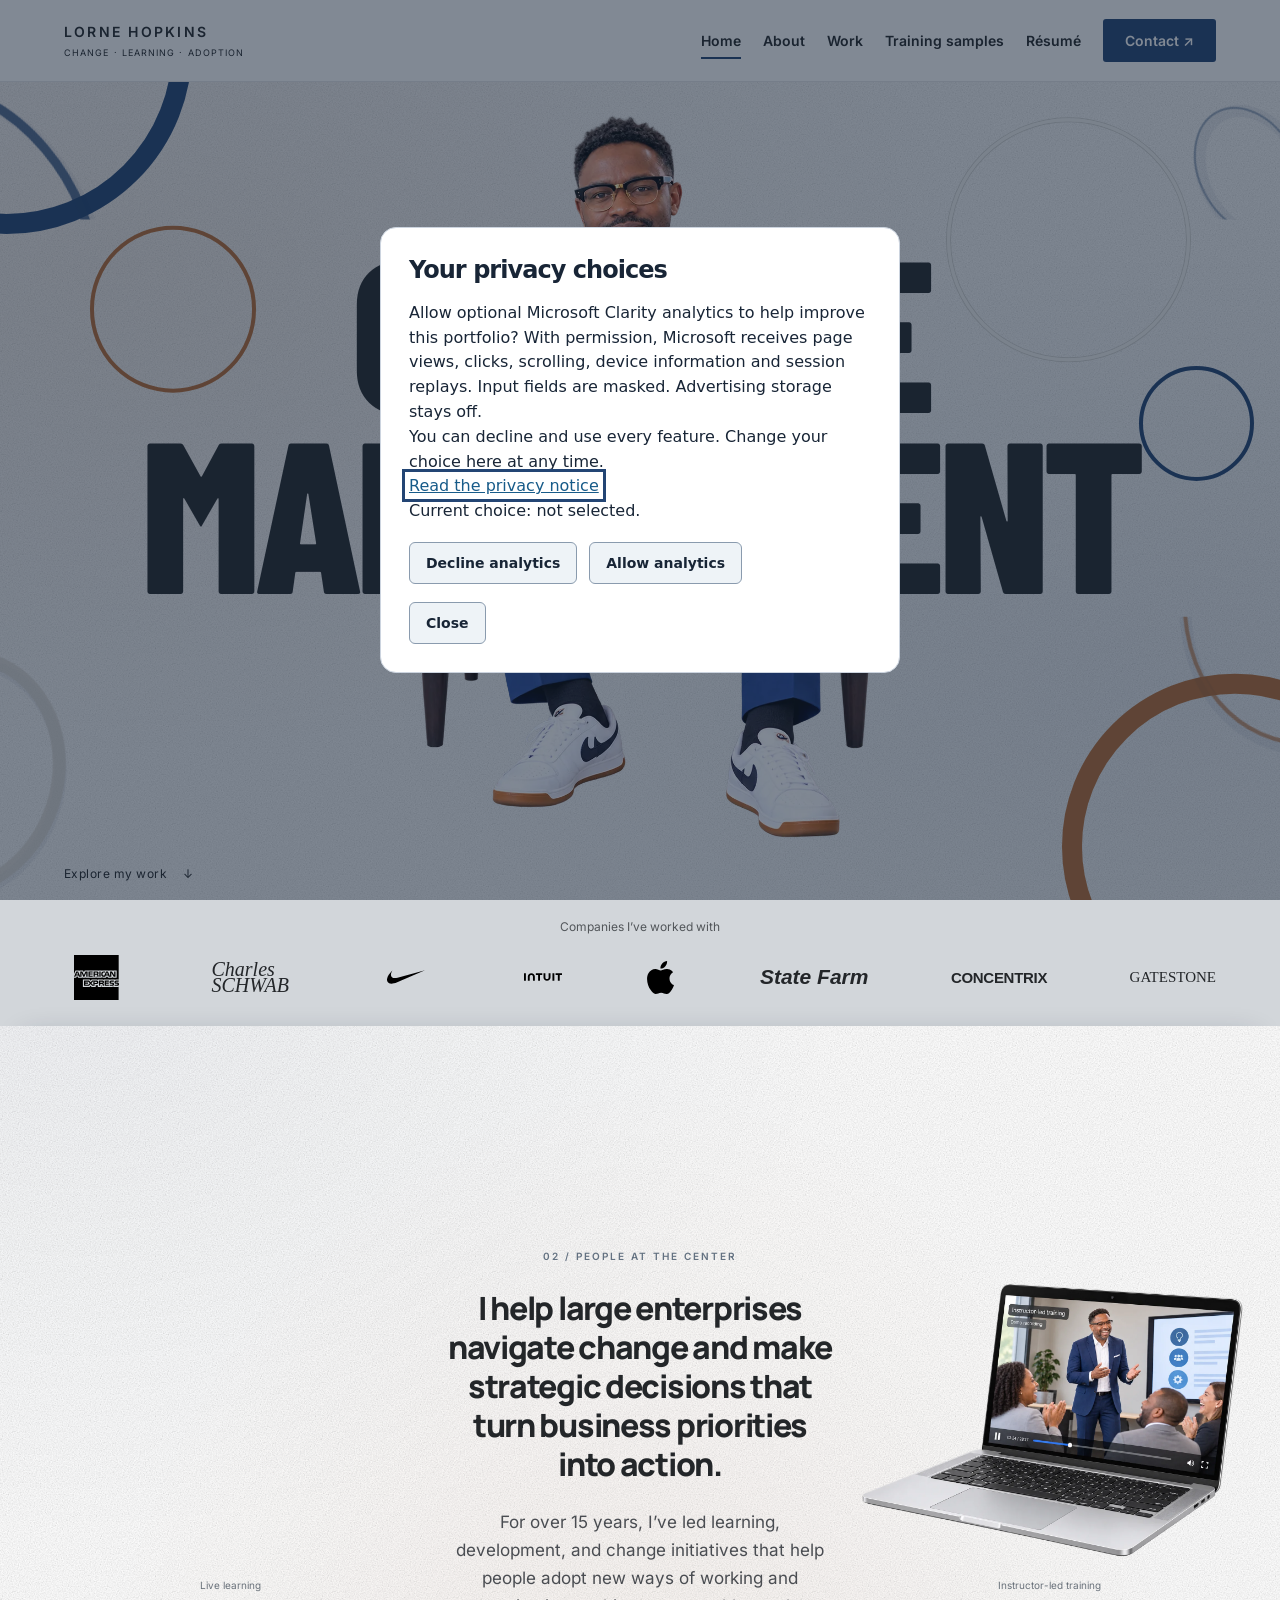
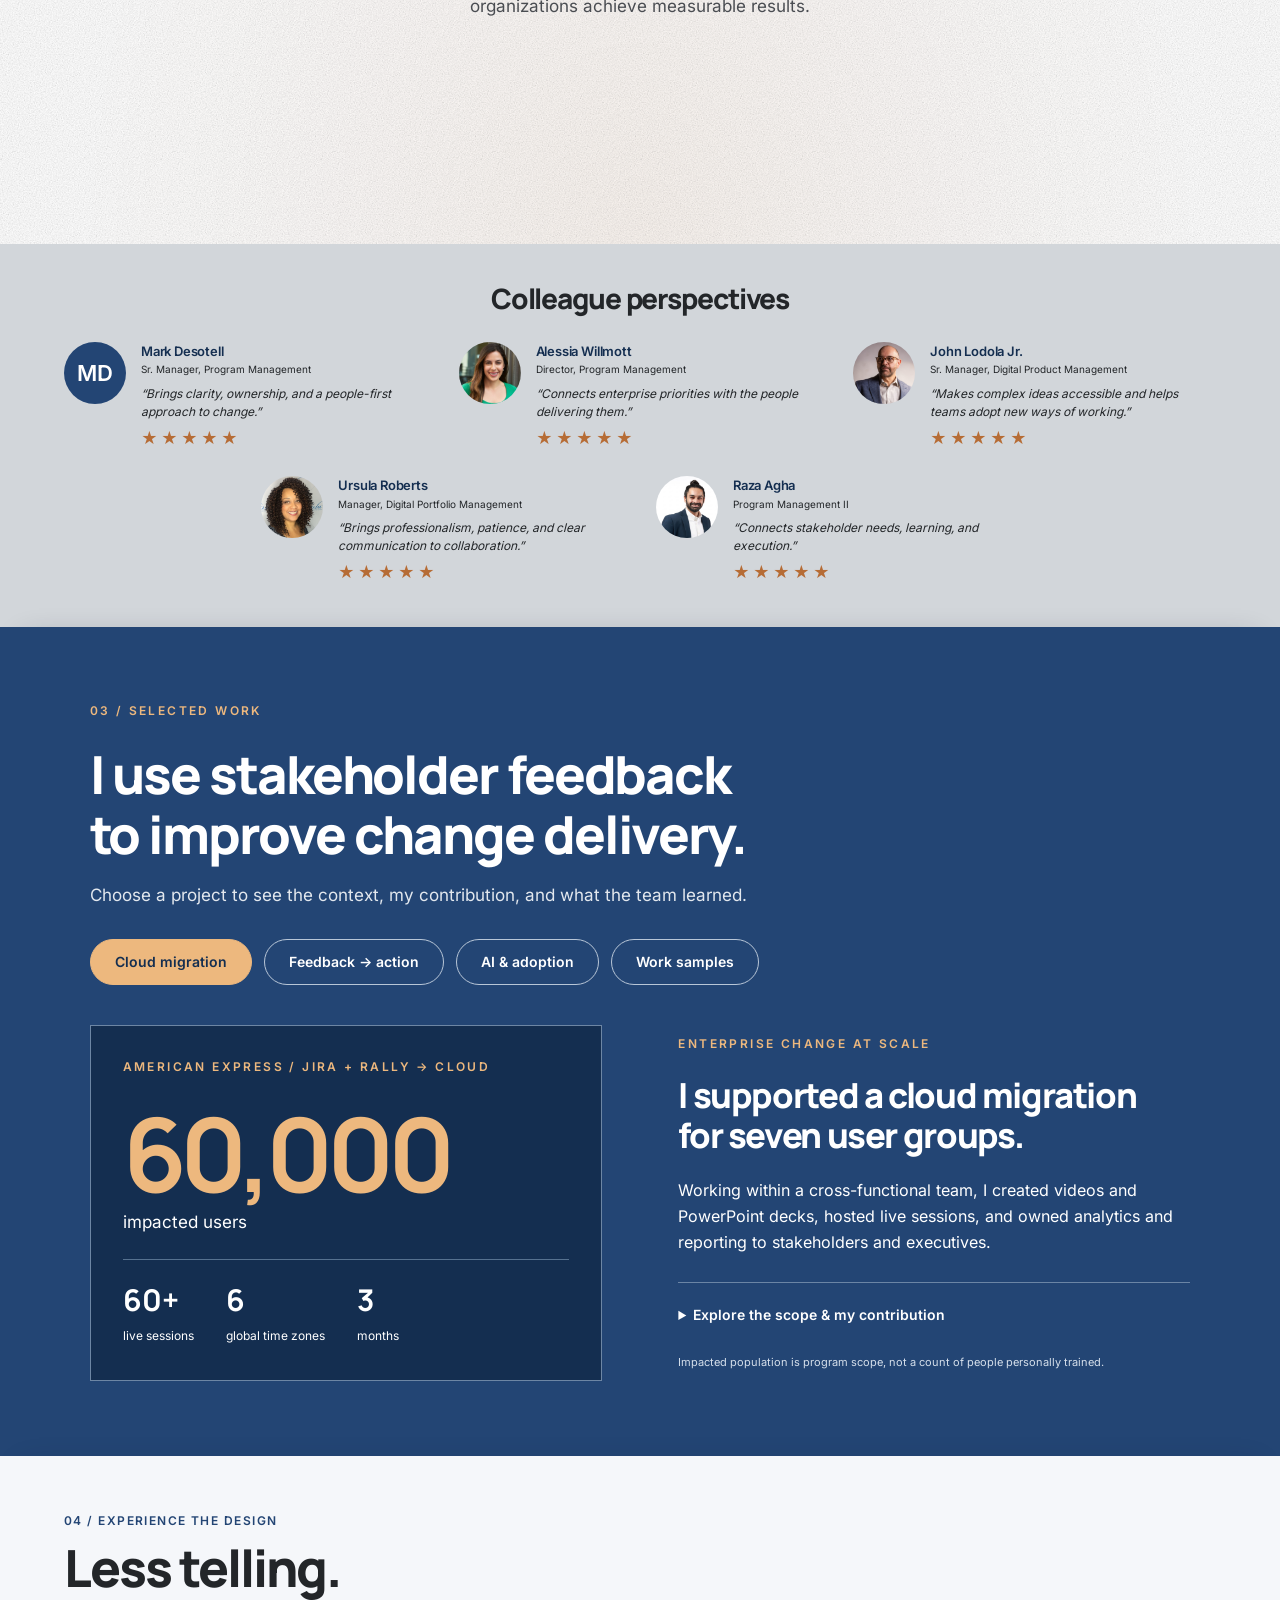
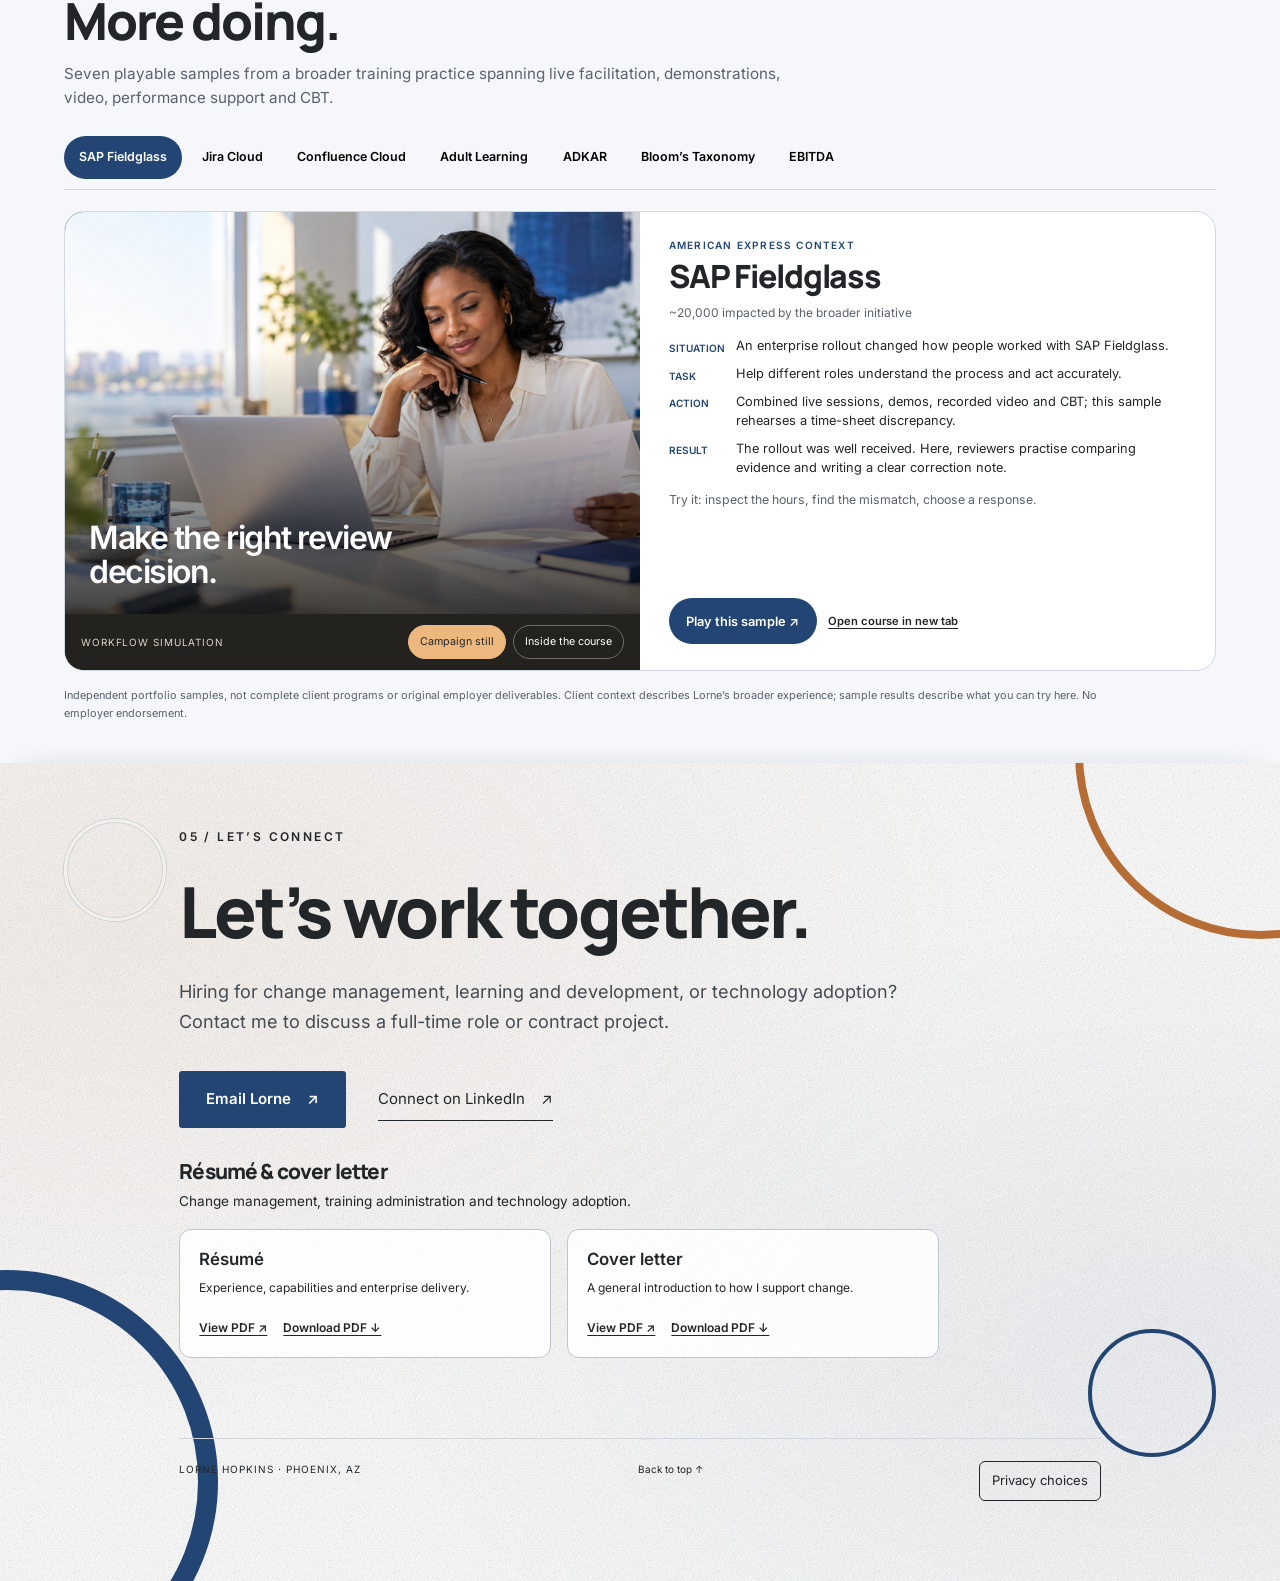
==== commit 28828571: "Add consent-gated Clarity portfolio and resume analytics" ====
--- a/index.html
+++ b/index.html
@@ -16,7 +16,7 @@
 <link href="styles.css?v=approved-20261009" rel="stylesheet"/>
 <script defer="" src="main.js?v=approved-20261009">
 </script>
-<link href="training.css?v=approved-20261009" rel="stylesheet"/><link href="showcase-theme.css?v=approved-20261009" rel="stylesheet"/><script defer="" src="training-data.js?v=approved-20261009"></script><script defer="" src="training.js?v=approved-20261009"></script></head>
+<link href="training.css?v=approved-20261009" rel="stylesheet"/><link href="showcase-theme.css?v=approved-20261009" rel="stylesheet"/><script defer="" src="training-data.js?v=approved-20261009"></script><script defer="" src="training.js?v=approved-20261009"></script><link rel="stylesheet" href="portfolio-analytics.css?v=1"><script defer src="portfolio-analytics.js?v=1" data-portfolio="change_management" data-clarity-project="yv4vcnd6r8"></script></head>
 <body>
 <a class="skip" href="#about">
    Skip to content
--- a/portfolio-analytics.css
+++ b/portfolio-analytics.css
@@ -0,0 +1 @@
+.privacy-settings{font:inherit;font-size:13px;background:transparent;color:inherit;border:1px solid currentColor;border-radius:6px;padding:8px 12px;cursor:pointer}.privacy-dialog{position:fixed;inset:0;margin:auto;box-sizing:border-box;width:min(520px,calc(100% - 32px));max-height:85dvh;overflow:auto;padding:28px;border:1px solid #ccd4df;border-radius:16px;background:#fff;color:#182536;font:16px/1.55 system-ui,sans-serif;z-index:10000}.privacy-dialog::backdrop{background:#14233788}.privacy-dialog h2{font:700 24px/1.2 system-ui;margin:0 0 16px}.privacy-dialog a{color:#175b89;text-decoration:underline}.privacy-actions{display:flex;gap:12px;flex-wrap:wrap;margin:18px 0}.privacy-dialog button{font:600 14px system-ui;padding:12px 16px;background:#eef3f7;color:#182536;border:1px solid #8a9bae;border-radius:6px;cursor:pointer}.privacy-dialog button:focus-visible,.privacy-settings:focus-visible{outline:3px solid #1975bb;outline-offset:3px}.privacy-dialog button:disabled{opacity:.5;cursor:default}
